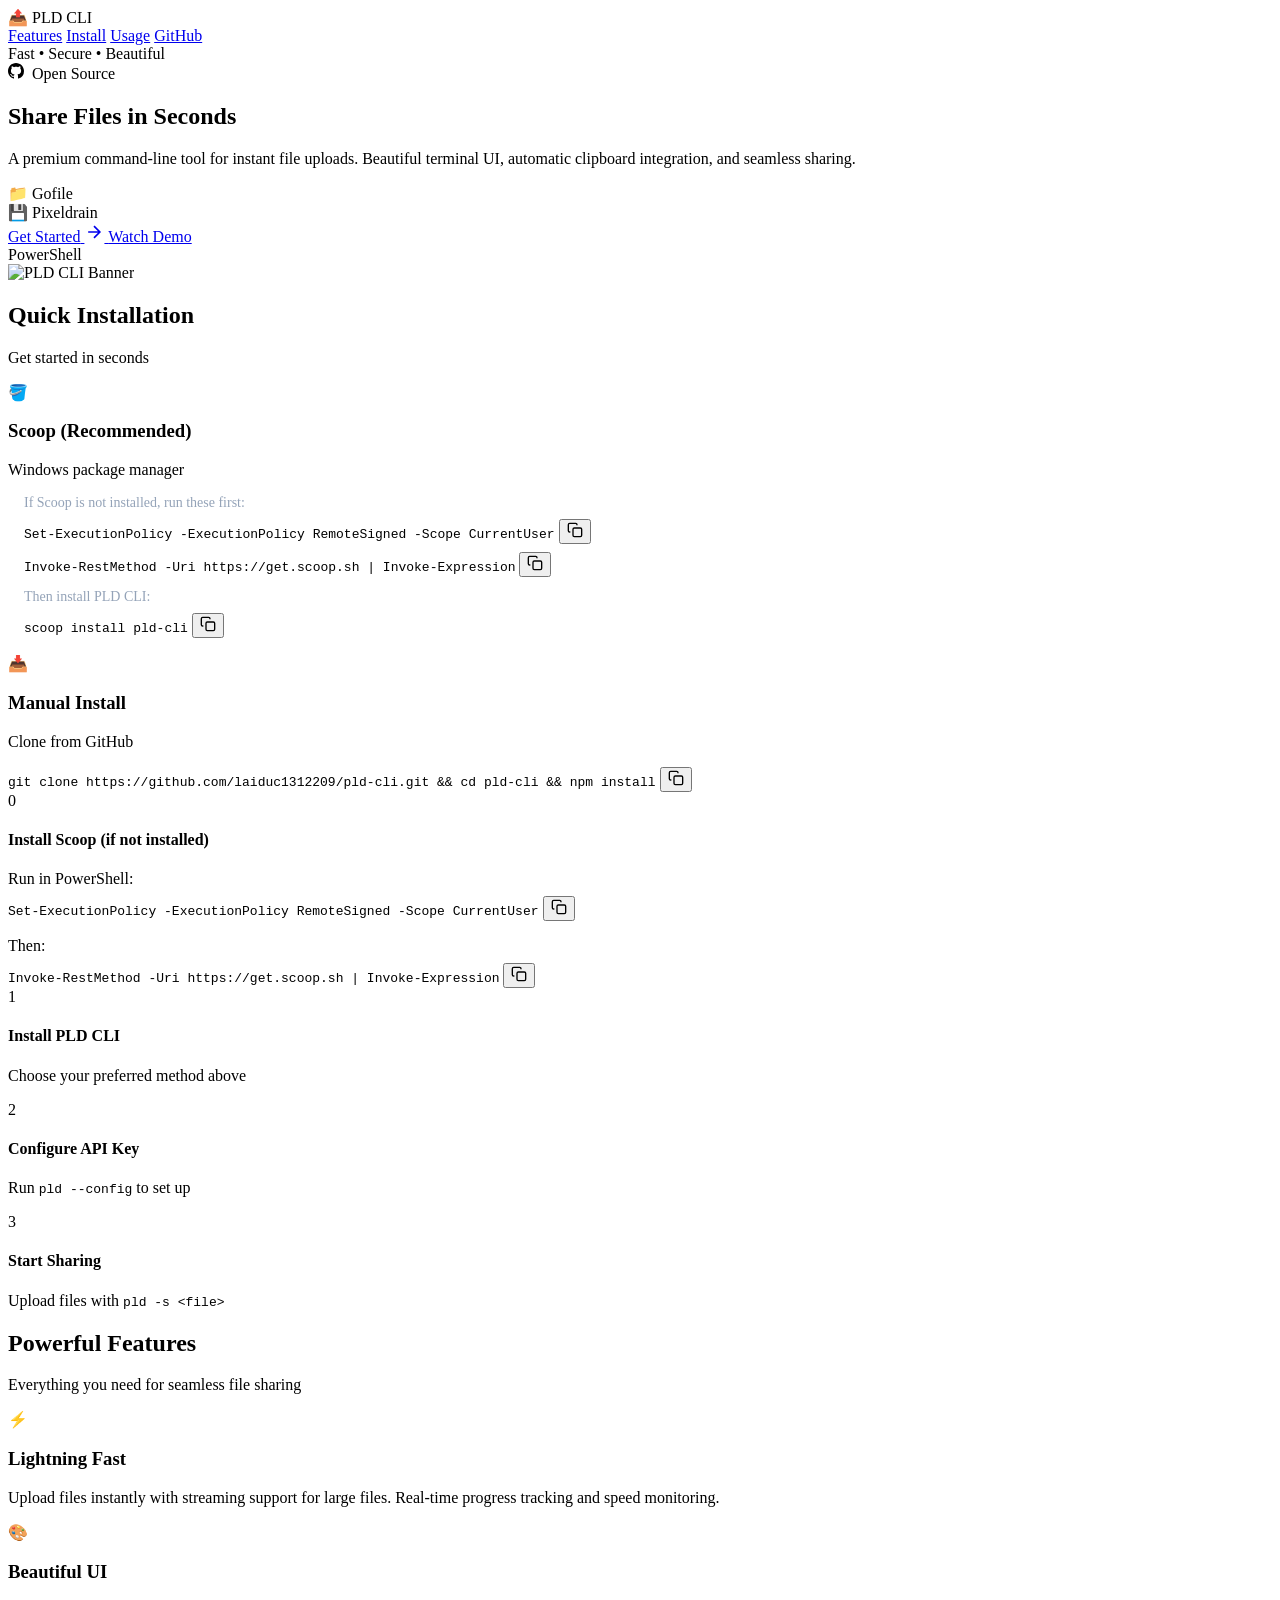
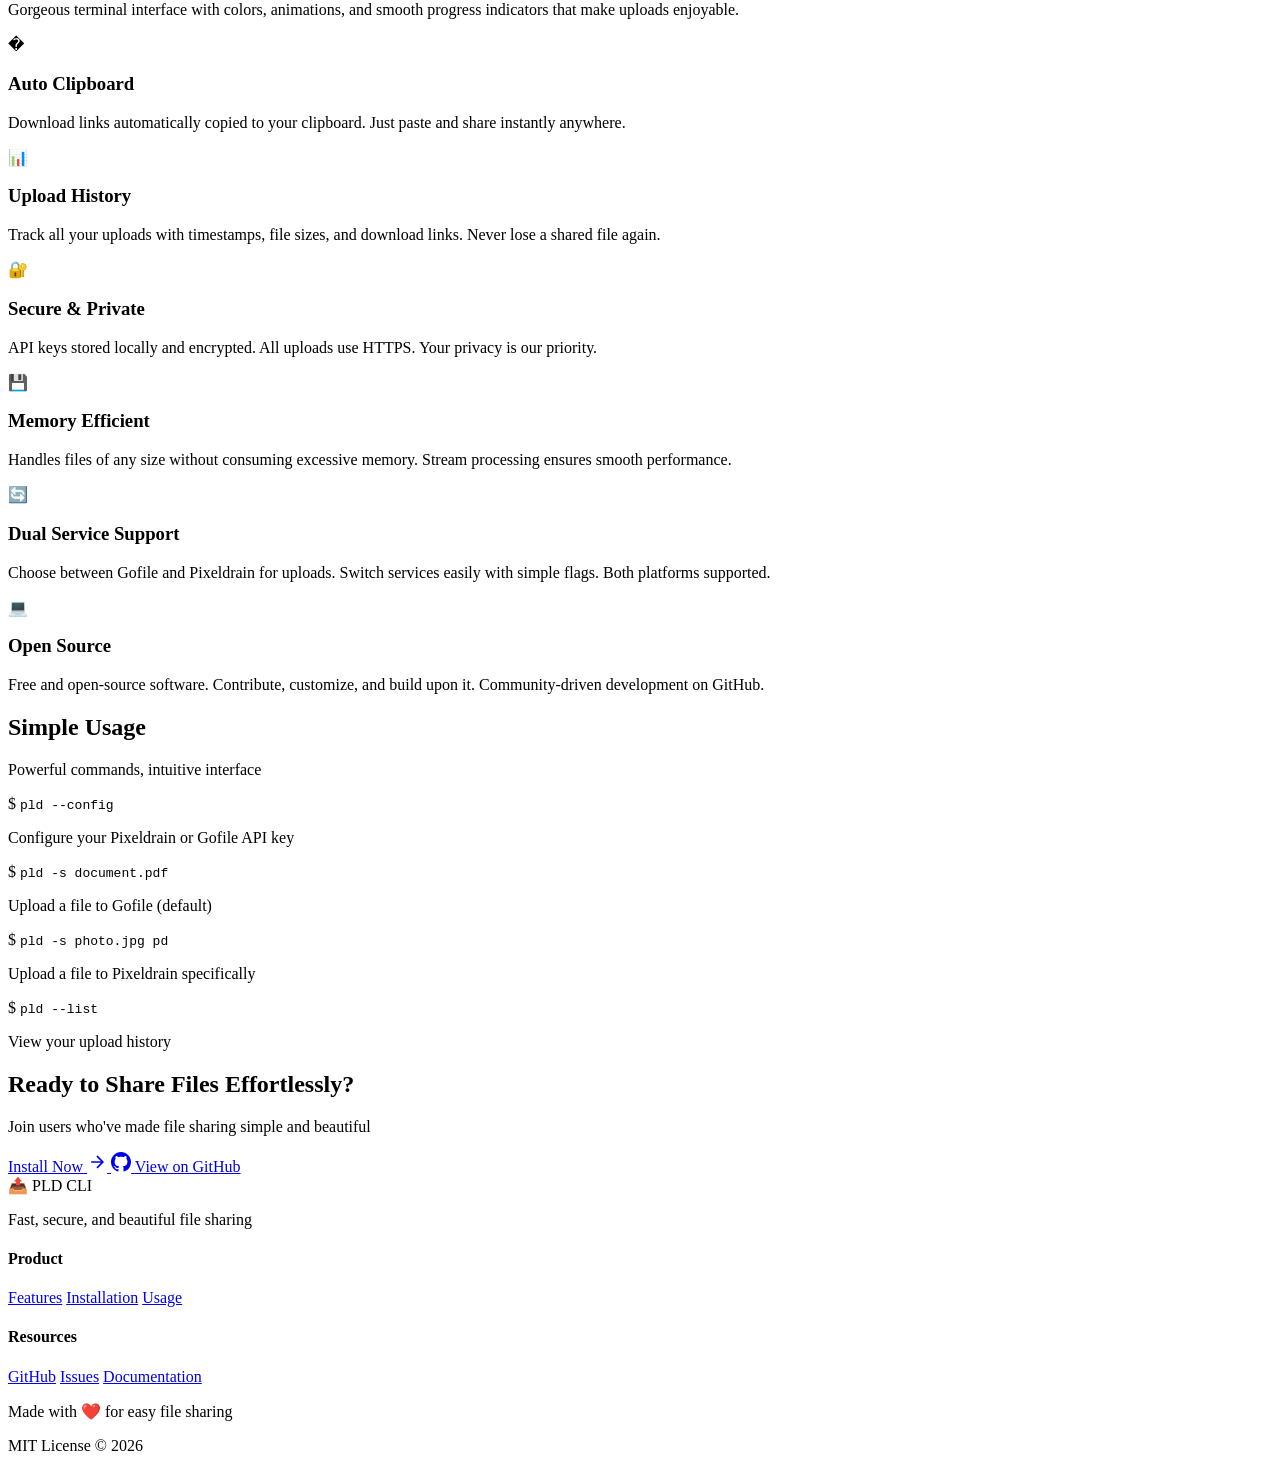
==== index.html @ 5364bc61 "Update index.html" ====
<!DOCTYPE html>
<html lang="en">

<head>
    <meta charset="UTF-8">
    <meta name="viewport" content="width=device-width, initial-scale=1.0">
    <title>PLD CLI - Fast & Elegant File Sharing</title>
    <meta name="description"
        content="A beautiful CLI tool for instant file uploads and sharing via Pixeldrain and Gofile">
    <link rel="preconnect" href="https://fonts.googleapis.com">
    <link rel="preconnect" href="https://fonts.gstatic.com" crossorigin>
    <link
        href="https://fonts.googleapis.com/css2?family=Inter:wght@300;400;500;600;700;800&family=JetBrains+Mono:wght@400;500;600&display=swap"
        rel="stylesheet">
    <link rel="stylesheet" href="styles.css">
</head>

<body>
    <!-- Hero Section -->
    <section class="hero">
        <div class="hero-bg"></div>
        <nav class="navbar">
            <div class="container">
                <div class="logo">
                    <span class="logo-icon">📤</span>
                    <span class="logo-text">PLD CLI</span>
                </div>
                <div class="nav-links">
                    <a href="#features">Features</a>
                    <a href="#install">Install</a>
                    <a href="#usage">Usage</a>
                    <a href="https://github.com/laiduc1312209/pld-cli" target="_blank" class="btn-outline">GitHub</a>
                </div>
            </div>
        </nav>

        <div class="container hero-content">
            <div class="badges-row">
                <div class="badge">Fast • Secure • Beautiful</div>
                <div class="badge badge-opensource">
                    <svg width="16" height="16" viewBox="0 0 24 24" fill="currentColor" style="margin-right: 4px;">
                        <path
                            d="M12 0C5.37 0 0 5.37 0 12c0 5.31 3.435 9.795 8.205 11.385.6.105.825-.255.825-.57 0-.285-.015-1.23-.015-2.235-3.015.555-3.795-.735-4.035-1.41-.135-.345-.72-1.41-1.23-1.695-.42-.225-1.02-.78-.015-.795.945-.015 1.62.87 1.845 1.23 1.08 1.815 2.805 1.305 3.495.99.105-.78.42-1.305.765-1.605-2.67-.3-5.46-1.335-5.46-5.925 0-1.305.465-2.385 1.23-3.225-.12-.3-.54-1.53.12-3.18 0 0 1.005-.315 3.3 1.23.96-.27 1.98-.405 3-.405s2.04.135 3 .405c2.295-1.56 3.3-1.23 3.3-1.23.66 1.65.24 2.88.12 3.18.765.84 1.23 1.905 1.23 3.225 0 4.605-2.805 5.625-5.475 5.925.435.375.81 1.095.81 2.22 0 1.605-.015 2.895-.015 3.3 0 .315.225.69.825.57A12.02 12.02 0 0024 12c0-6.63-5.37-12-12-12z" />
                    </svg>
                    Open Source
                </div>
            </div>
            <h1 class="hero-title">
                Share Files in <span class="gradient-text">Seconds</span>
            </h1>
            <p class="hero-description">
                A premium command-line tool for instant file uploads. Beautiful terminal UI, automatic clipboard
                integration, and seamless sharing.
            </p>
            <div class="service-badges">
                <div class="service-badge">
                    <span class="service-icon">📁</span>
                    <span>Gofile</span>
                </div>
                <div class="service-badge">
                    <span class="service-icon">💾</span>
                    <span>Pixeldrain</span>
                </div>
            </div>
            <div class="hero-actions">
                <a href="#install" class="btn-primary">
                    <span>Get Started</span>
                    <svg width="20" height="20" viewBox="0 0 24 24" fill="none" stroke="currentColor" stroke-width="2">
                        <path d="M5 12h14M12 5l7 7-7 7" />
                    </svg>
                </a>
                <a href="#demo" class="btn-secondary">
                    <span>Watch Demo</span>
                </a>
            </div>

            <!-- Terminal Demo -->
            <div class="terminal-window">
                <div class="terminal-header">
                    <div class="terminal-buttons">
                        <span class="btn-close"></span>
                        <span class="btn-minimize"></span>
                        <span class="btn-maximize"></span>
                    </div>
                    <div class="terminal-title">PowerShell</div>
                </div>
                <div class="terminal-body">
                    <img src="banner.png" alt="PLD CLI Banner" class="terminal-banner">
                </div>
            </div>
        </div>
    </section>

    <!-- Installation Section -->
    <section id="install" class="installation">
        <div class="container">
            <h2 class="section-title">Quick Installation</h2>
            <p class="section-description">Get started in seconds</p>

            <div class="install-methods">
                <div class="install-card active">
                    <div class="install-header">
                        <div class="install-icon">🪣</div>
                        <div>
                            <h3>Scoop (Recommended)</h3>
                            <p>Windows package manager</p>
                        </div>
                    </div>
                    <p style="margin: 12px 16px 8px; font-size: 14px; color: #94a3b8;">If Scoop is not installed, run
                        these first:</p>
                    <div class="code-block" style="margin: 0 16px 8px;">
                        <code>Set-ExecutionPolicy -ExecutionPolicy RemoteSigned -Scope CurrentUser</code>
                        <button class="copy-btn" onclick="copyCode(this)">
                            <svg width="16" height="16" viewBox="0 0 24 24" fill="none" stroke="currentColor"
                                stroke-width="2">
                                <rect x="9" y="9" width="13" height="13" rx="2" ry="2"></rect>
                                <path d="M5 15H4a2 2 0 0 1-2-2V4a2 2 0 0 1 2-2h9a2 2 0 0 1 2 2v1"></path>
                            </svg>
                        </button>
                    </div>
                    <div class="code-block" style="margin: 0 16px 12px;">
                        <code>Invoke-RestMethod -Uri https://get.scoop.sh | Invoke-Expression</code>
                        <button class="copy-btn" onclick="copyCode(this)">
                            <svg width="16" height="16" viewBox="0 0 24 24" fill="none" stroke="currentColor"
                                stroke-width="2">
                                <rect x="9" y="9" width="13" height="13" rx="2" ry="2"></rect>
                                <path d="M5 15H4a2 2 0 0 1-2-2V4a2 2 0 0 1 2-2h9a2 2 0 0 1 2 2v1"></path>
                            </svg>
                        </button>
                    </div>
                    <p style="margin: 12px 16px 8px; font-size: 14px; color: #94a3b8;">Then install PLD CLI:</p>
                    <div class="code-block" style="margin: 0 16px 16px;">
                        <code>scoop install pld-cli</code>
                        <button class="copy-btn" onclick="copyCode(this)">
                            <svg width="16" height="16" viewBox="0 0 24 24" fill="none" stroke="currentColor"
                                stroke-width="2">
                                <rect x="9" y="9" width="13" height="13" rx="2" ry="2"></rect>
                                <path d="M5 15H4a2 2 0 0 1-2-2V4a2 2 0 0 1 2-2h9a2 2 0 0 1 2 2v1"></path>
                            </svg>
                        </button>
                    </div>
                </div>

                <div class="install-card">
                    <div class="install-header">
                        <div class="install-icon">📥</div>
                        <div>
                            <h3>Manual Install</h3>
                            <p>Clone from GitHub</p>
                        </div>
                    </div>
                    <div class="code-block">
                        <code>git clone https://github.com/laiduc1312209/pld-cli.git && cd pld-cli && npm install</code>
                        <button class="copy-btn" onclick="copyCode(this)">
                            <svg width="16" height="16" viewBox="0 0 24 24" fill="none" stroke="currentColor"
                                stroke-width="2">
                                <rect x="9" y="9" width="13" height="13" rx="2" ry="2"></rect>
                                <path d="M5 15H4a2 2 0 0 1-2-2V4a2 2 0 0 1 2-2h9a2 2 0 0 1 2 2v1"></path>
                            </svg>
                        </button>
                    </div>
                </div>
            </div>

            <div class="setup-steps">
                <div class="step">
                    <div class="step-number">0</div>
                    <div class="step-content">
                        <h4>Install Scoop (if not installed)</h4>
                        <p style="margin-bottom: 8px;">Run in PowerShell:</p>
                        <div class="code-block" style="margin-bottom: 12px;">
                            <code>Set-ExecutionPolicy -ExecutionPolicy RemoteSigned -Scope CurrentUser</code>
                            <button class="copy-btn" onclick="copyCode(this)">
                                <svg width="16" height="16" viewBox="0 0 24 24" fill="none" stroke="currentColor"
                                    stroke-width="2">
                                    <rect x="9" y="9" width="13" height="13" rx="2" ry="2"></rect>
                                    <path d="M5 15H4a2 2 0 0 1-2-2V4a2 2 0 0 1 2-2h9a2 2 0 0 1 2 2v1"></path>
                                </svg>
                            </button>
                        </div>
                        <p style="margin-bottom: 8px;">Then:</p>
                        <div class="code-block">
                            <code>Invoke-RestMethod -Uri https://get.scoop.sh | Invoke-Expression</code>
                            <button class="copy-btn" onclick="copyCode(this)">
                                <svg width="16" height="16" viewBox="0 0 24 24" fill="none" stroke="currentColor"
                                    stroke-width="2">
                                    <rect x="9" y="9" width="13" height="13" rx="2" ry="2"></rect>
                                    <path d="M5 15H4a2 2 0 0 1-2-2V4a2 2 0 0 1 2-2h9a2 2 0 0 1 2 2v1"></path>
                                </svg>
                            </button>
                        </div>
                    </div>
                </div>
                <div class="step">
                    <div class="step-number">1</div>
                    <div class="step-content">
                        <h4>Install PLD CLI</h4>
                        <p>Choose your preferred method above</p>
                    </div>
                </div>
                <div class="step">
                    <div class="step-number">2</div>
                    <div class="step-content">
                        <h4>Configure API Key</h4>
                        <p>Run <code>pld --config</code> to set up</p>
                    </div>
                </div>
                <div class="step">
                    <div class="step-number">3</div>
                    <div class="step-content">
                        <h4>Start Sharing</h4>
                        <p>Upload files with <code>pld -s &lt;file&gt;</code></p>
                    </div>
                </div>
            </div>
        </div>
    </section>

    <!-- Features Section -->
    <section id="features" class="features">
        <div class="container">
            <h2 class="section-title">Powerful Features</h2>
            <p class="section-description">Everything you need for seamless file sharing</p>

            <div class="features-grid">
                <div class="feature-card">
                    <div class="feature-icon">⚡</div>
                    <h3>Lightning Fast</h3>
                    <p>Upload files instantly with streaming support for large files. Real-time progress tracking and
                        speed monitoring.</p>
                </div>

                <div class="feature-card">
                    <div class="feature-icon">🎨</div>
                    <h3>Beautiful UI</h3>
                    <p>Gorgeous terminal interface with colors, animations, and smooth progress indicators that make
                        uploads enjoyable.</p>
                </div>

                <div class="feature-card">
                    <div class="feature-icon">�</div>
                    <h3>Auto Clipboard</h3>
                    <p>Download links automatically copied to your clipboard. Just paste and share instantly anywhere.
                    </p>
                </div>

                <div class="feature-card">
                    <div class="feature-icon">📊</div>
                    <h3>Upload History</h3>
                    <p>Track all your uploads with timestamps, file sizes, and download links. Never lose a shared file
                        again.</p>
                </div>

                <div class="feature-card">
                    <div class="feature-icon">🔐</div>
                    <h3>Secure & Private</h3>
                    <p>API keys stored locally and encrypted. All uploads use HTTPS. Your privacy is our priority.</p>
                </div>

                <div class="feature-card">
                    <div class="feature-icon">💾</div>
                    <h3>Memory Efficient</h3>
                    <p>Handles files of any size without consuming excessive memory. Stream processing ensures smooth
                        performance.</p>
                </div>

                <div class="feature-card">
                    <div class="feature-icon">🔄</div>
                    <h3>Dual Service Support</h3>
                    <p>Choose between Gofile and Pixeldrain for uploads. Switch services easily with simple flags. Both
                        platforms supported.</p>
                </div>

                <div class="feature-card">
                    <div class="feature-icon">💻</div>
                    <h3>Open Source</h3>
                    <p>Free and open-source software. Contribute, customize, and build upon it. Community-driven
                        development on GitHub.</p>
                </div>
            </div>
        </div>
    </section>

    <!-- Usage Section -->
    <section id="usage" class="usage">
        <div class="container">
            <h2 class="section-title">Simple Usage</h2>
            <p class="section-description">Powerful commands, intuitive interface</p>

            <div class="usage-grid">
                <div class="usage-card">
                    <div class="usage-command">
                        <span class="cmd-prompt">$</span>
                        <code>pld --config</code>
                    </div>
                    <p>Configure your Pixeldrain or Gofile API key</p>
                </div>

                <div class="usage-card">
                    <div class="usage-command">
                        <span class="cmd-prompt">$</span>
                        <code>pld -s document.pdf</code>
                    </div>
                    <p>Upload a file to Gofile (default)</p>
                </div>

                <div class="usage-card">
                    <div class="usage-command">
                        <span class="cmd-prompt">$</span>
                        <code>pld -s photo.jpg pd</code>
                    </div>
                    <p>Upload a file to Pixeldrain specifically</p>
                </div>

                <div class="usage-card">
                    <div class="usage-command">
                        <span class="cmd-prompt">$</span>
                        <code>pld --list</code>
                    </div>
                    <p>View your upload history</p>
                </div>
            </div>
        </div>
    </section>

    <!-- CTA Section -->
    <section class="cta">
        <div class="container">
            <div class="cta-content">
                <h2>Ready to Share Files Effortlessly?</h2>
                <p>Join users who've made file sharing simple and beautiful</p>
                <div class="cta-actions">
                    <a href="#install" class="btn-primary">
                        <span>Install Now</span>
                        <svg width="20" height="20" viewBox="0 0 24 24" fill="none" stroke="currentColor"
                            stroke-width="2">
                            <path d="M5 12h14M12 5l7 7-7 7" />
                        </svg>
                    </a>
                    <a href="https://github.com/laiduc1312209/pld-cli" target="_blank" class="btn-secondary">
                        <svg width="20" height="20" viewBox="0 0 24 24" fill="currentColor">
                            <path
                                d="M12 0C5.37 0 0 5.37 0 12c0 5.31 3.435 9.795 8.205 11.385.6.105.825-.255.825-.57 0-.285-.015-1.23-.015-2.235-3.015.555-3.795-.735-4.035-1.41-.135-.345-.72-1.41-1.23-1.695-.42-.225-1.02-.78-.015-.795.945-.015 1.62.87 1.845 1.23 1.08 1.815 2.805 1.305 3.495.99.105-.78.42-1.305.765-1.605-2.67-.3-5.46-1.335-5.46-5.925 0-1.305.465-2.385 1.23-3.225-.12-.3-.54-1.53.12-3.18 0 0 1.005-.315 3.3 1.23.96-.27 1.98-.405 3-.405s2.04.135 3 .405c2.295-1.56 3.3-1.23 3.3-1.23.66 1.65.24 2.88.12 3.18.765.84 1.23 1.905 1.23 3.225 0 4.605-2.805 5.625-5.475 5.925.435.375.81 1.095.81 2.22 0 1.605-.015 2.895-.015 3.3 0 .315.225.69.825.57A12.02 12.02 0 0024 12c0-6.63-5.37-12-12-12z" />
                        </svg>
                        <span>View on GitHub</span>
                    </a>
                </div>
            </div>
        </div>
    </section>

    <!-- Footer -->
    <footer class="footer">
        <div class="container">
            <div class="footer-content">
                <div class="footer-brand">
                    <div class="logo">
                        <span class="logo-icon">📤</span>
                        <span class="logo-text">PLD CLI</span>
                    </div>
                    <p>Fast, secure, and beautiful file sharing</p>
                </div>
                <div class="footer-links">
                    <div class="footer-column">
                        <h4>Product</h4>
                        <a href="#features">Features</a>
                        <a href="#install">Installation</a>
                        <a href="#usage">Usage</a>
                    </div>
                    <div class="footer-column">
                        <h4>Resources</h4>
                        <a href="https://github.com/laiduc1312209/pld-cli" target="_blank">GitHub</a>
                        <a href="https://github.com/laiduc1312209/pld-cli/issues" target="_blank">Issues</a>
                        <a href="https://github.com/laiduc1312209/pld-cli/blob/main/README.md"
                            target="_blank">Documentation</a>
                    </div>
                </div>
            </div>
            <div class="footer-bottom">
                <p>Made with ❤️ for easy file sharing</p>
                <p>MIT License © 2026</p>
            </div>
        </div>
    </footer>

    <script src="script.js"></script>
</body>

</html>
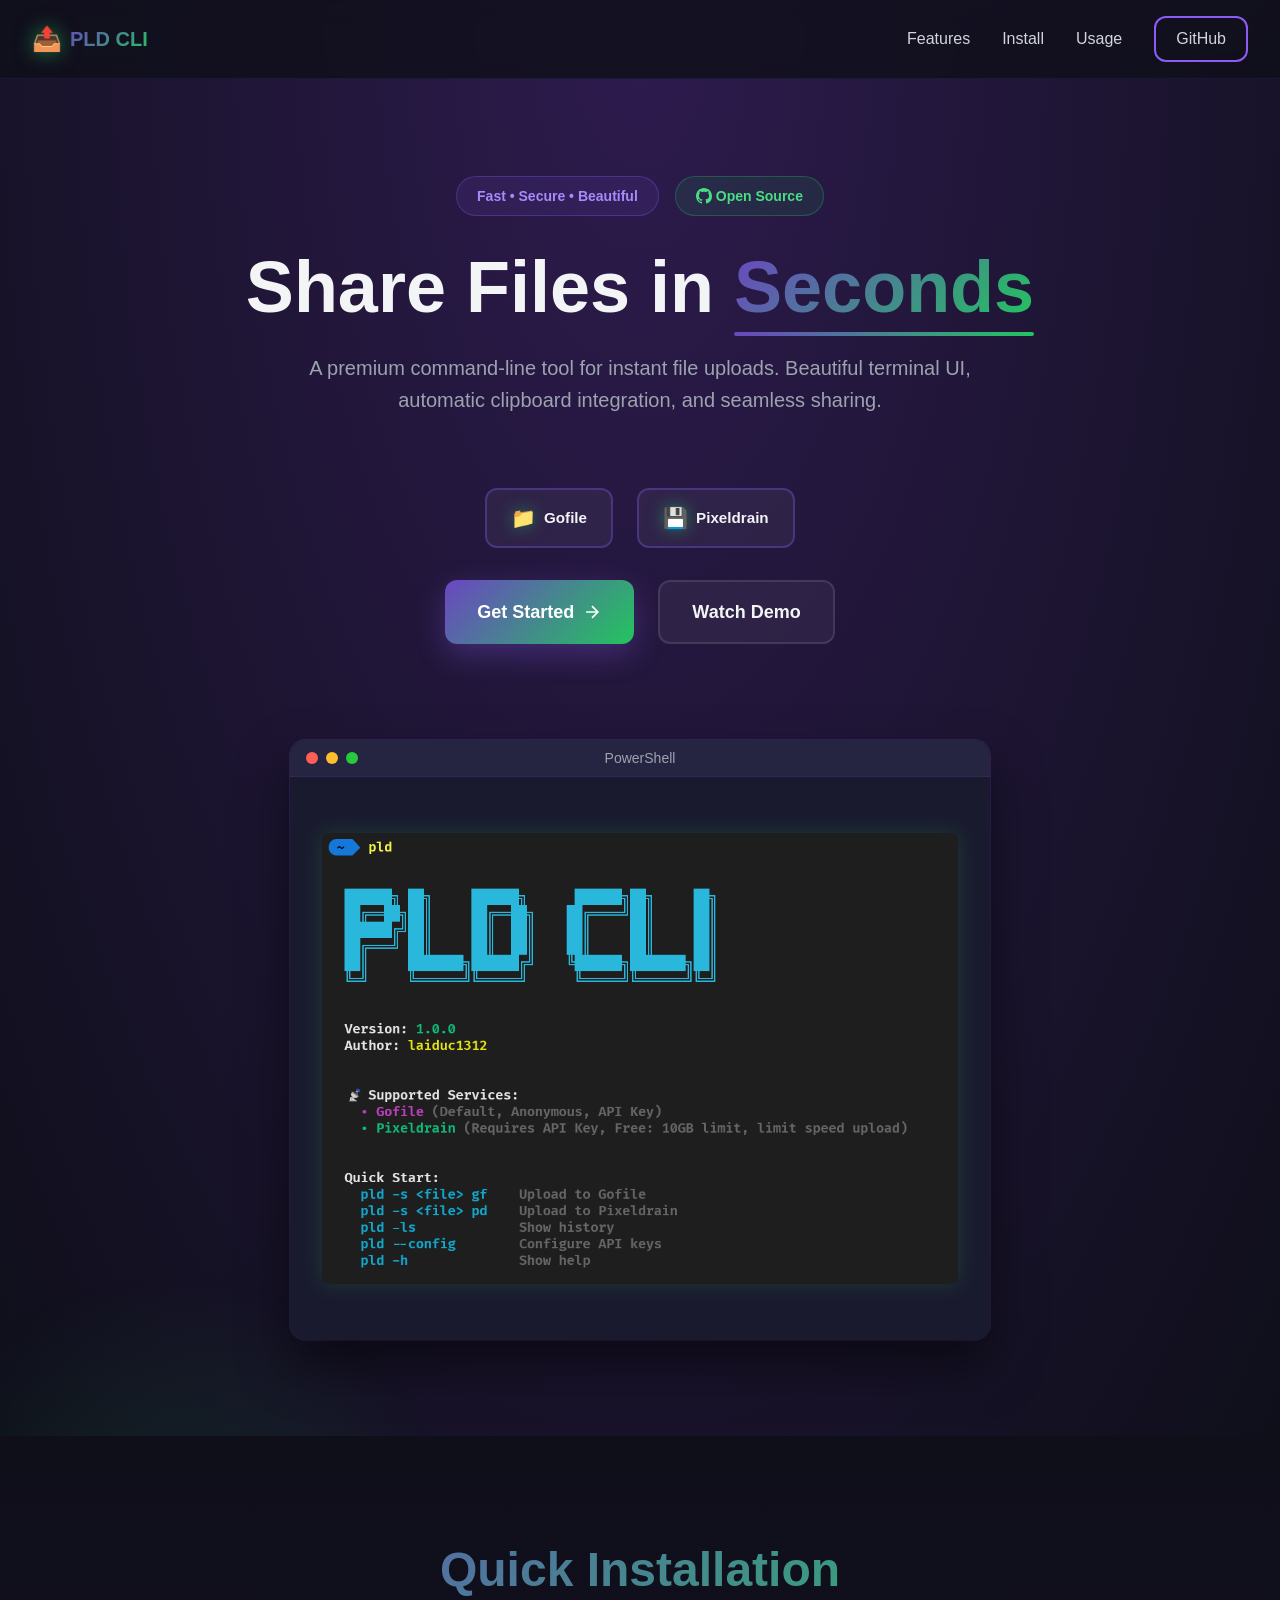
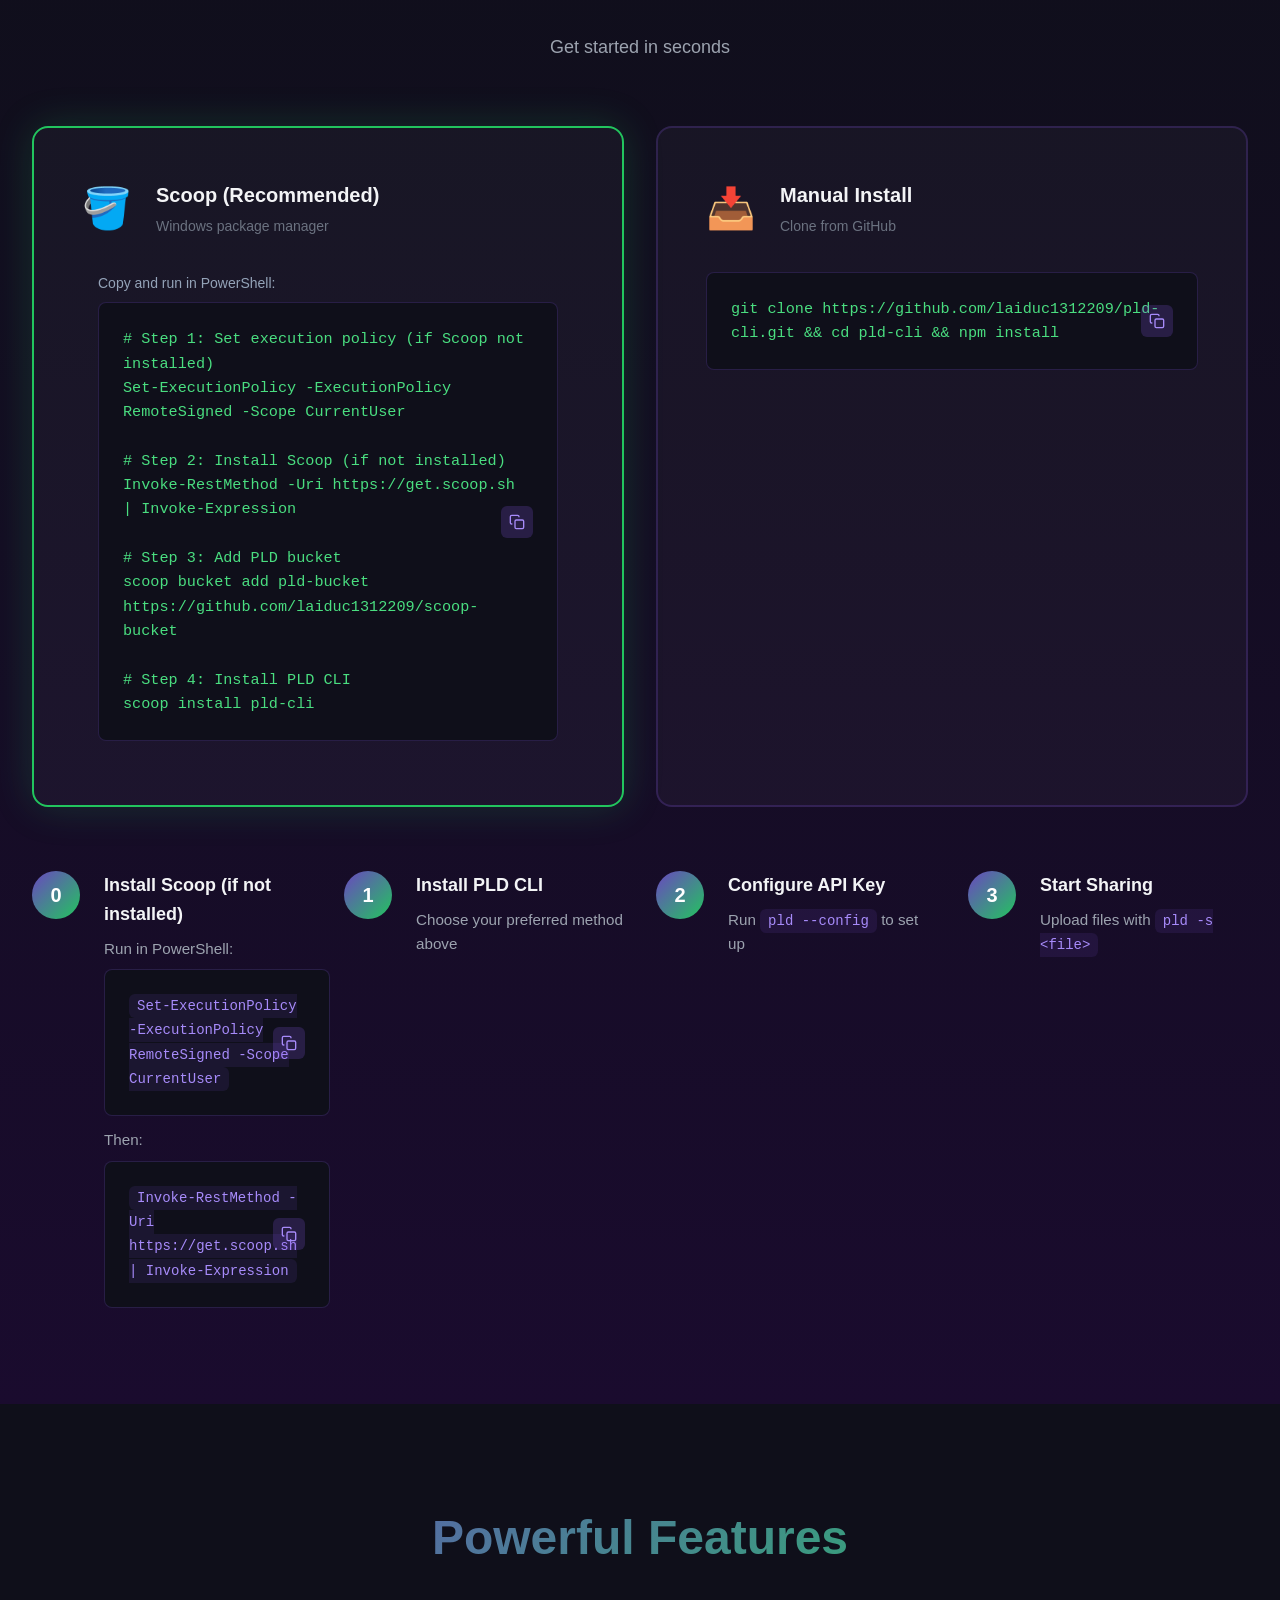
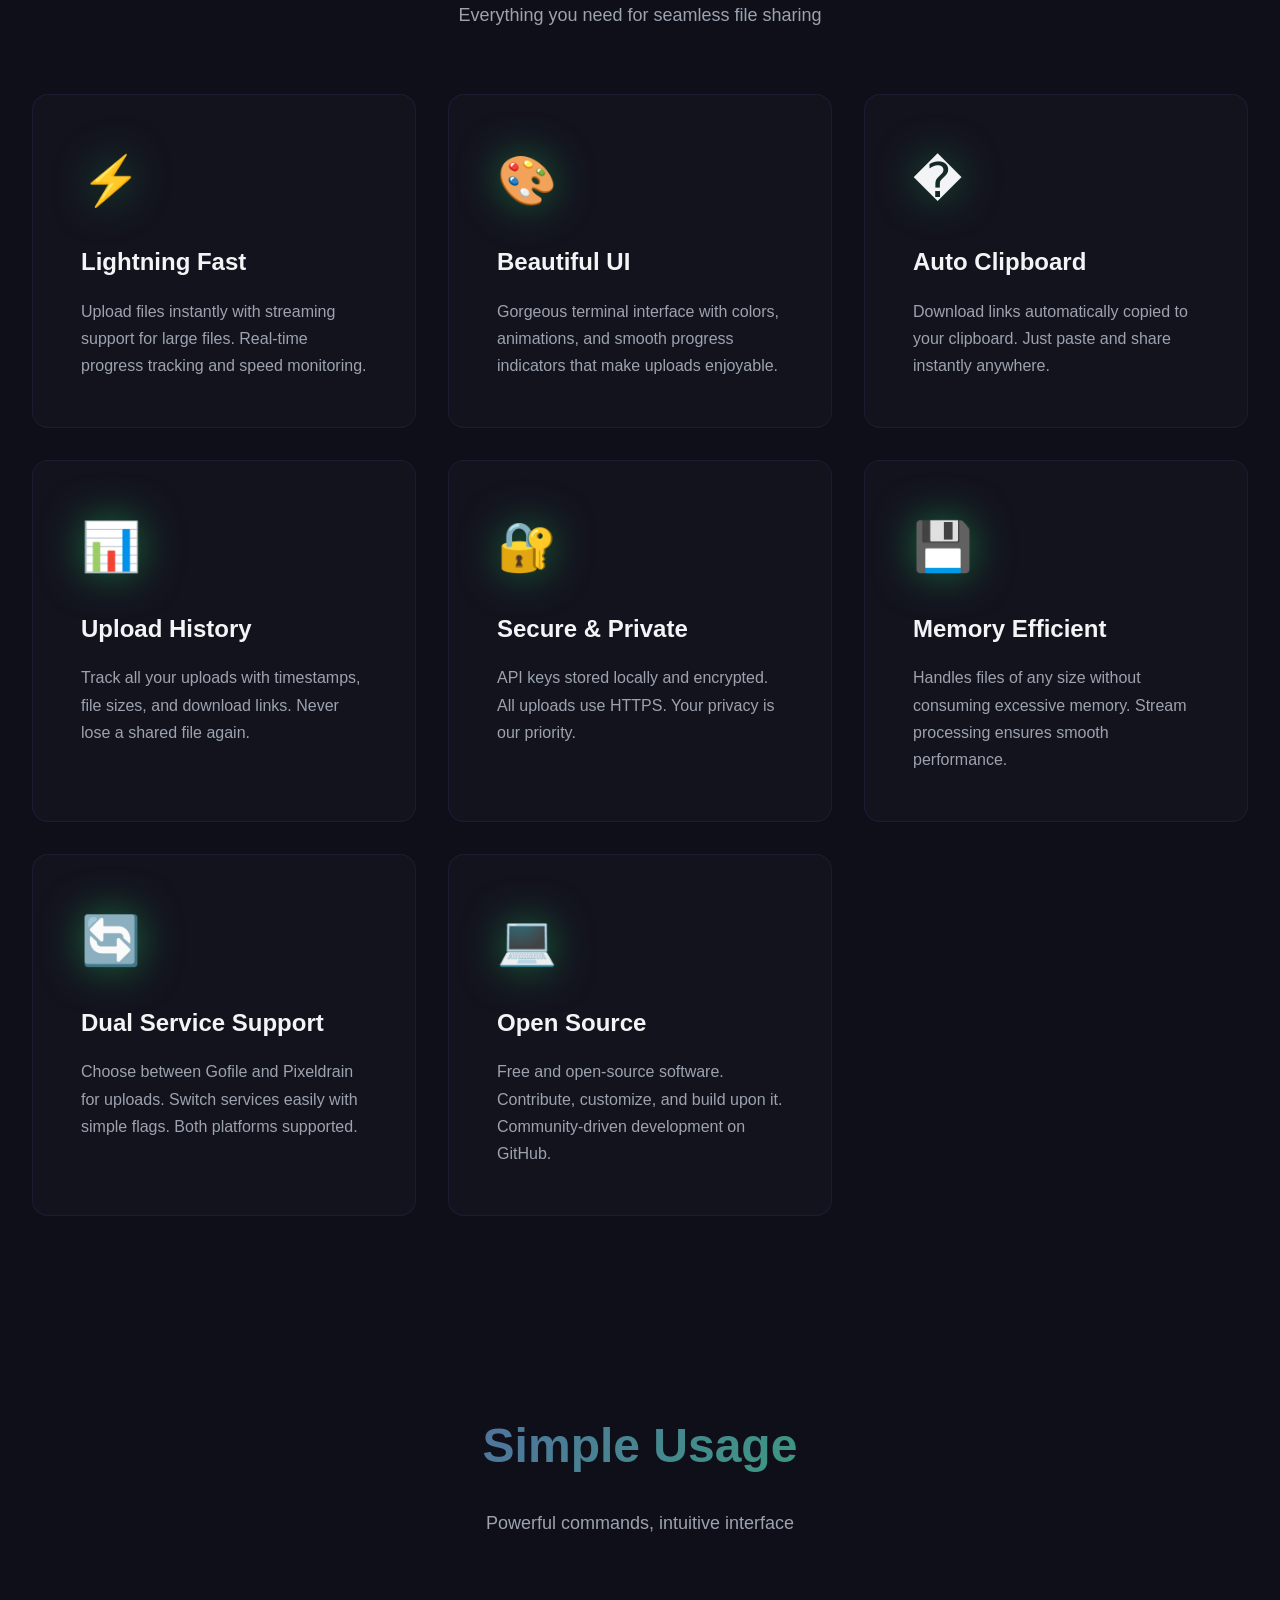
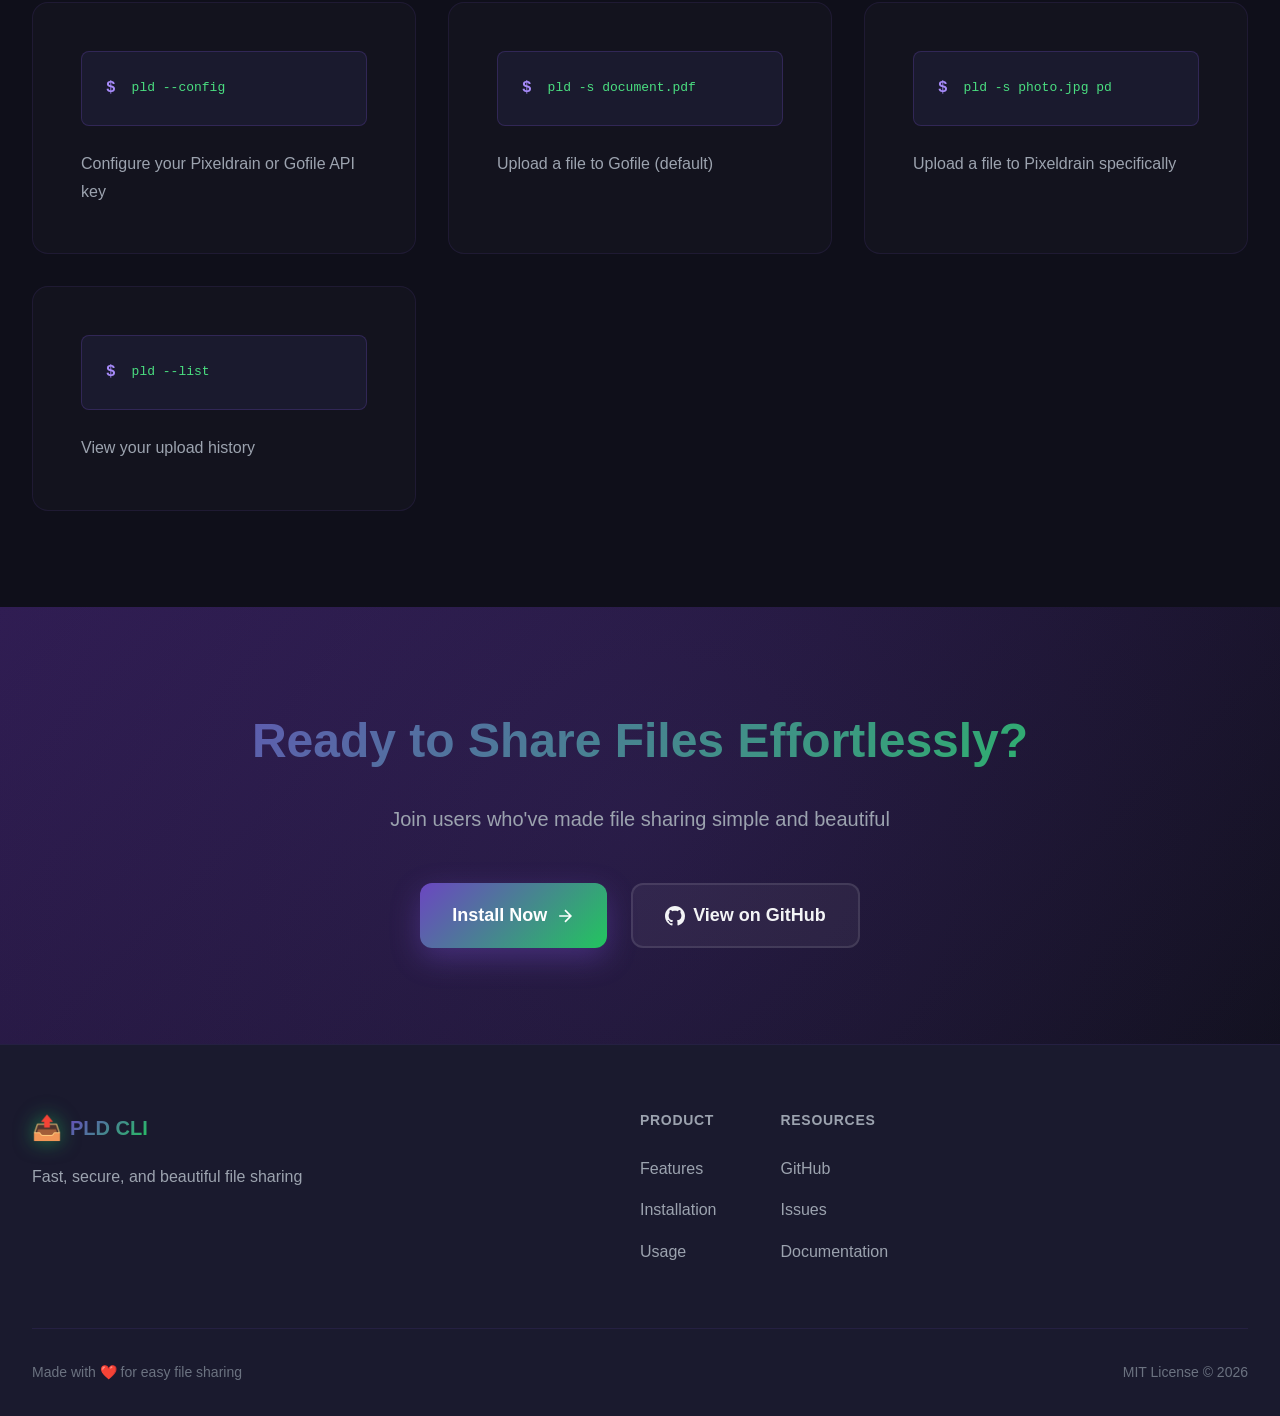
==== commit c40daa9c: "Update index.html" ====
--- a/index.html
+++ b/index.html
@@ -106,31 +106,19 @@
                             <p>Windows package manager</p>
                         </div>
                     </div>
-                    <p style="margin: 12px 16px 8px; font-size: 14px; color: #94a3b8;">If Scoop is not installed, run
-                        these first:</p>
-                    <div class="code-block" style="margin: 0 16px 8px;">
-                        <code>Set-ExecutionPolicy -ExecutionPolicy RemoteSigned -Scope CurrentUser</code>
-                        <button class="copy-btn" onclick="copyCode(this)">
-                            <svg width="16" height="16" viewBox="0 0 24 24" fill="none" stroke="currentColor"
-                                stroke-width="2">
-                                <rect x="9" y="9" width="13" height="13" rx="2" ry="2"></rect>
-                                <path d="M5 15H4a2 2 0 0 1-2-2V4a2 2 0 0 1 2-2h9a2 2 0 0 1 2 2v1"></path>
-                            </svg>
-                        </button>
-                    </div>
-                    <div class="code-block" style="margin: 0 16px 12px;">
-                        <code>Invoke-RestMethod -Uri https://get.scoop.sh | Invoke-Expression</code>
-                        <button class="copy-btn" onclick="copyCode(this)">
-                            <svg width="16" height="16" viewBox="0 0 24 24" fill="none" stroke="currentColor"
-                                stroke-width="2">
-                                <rect x="9" y="9" width="13" height="13" rx="2" ry="2"></rect>
-                                <path d="M5 15H4a2 2 0 0 1-2-2V4a2 2 0 0 1 2-2h9a2 2 0 0 1 2 2v1"></path>
-                            </svg>
-                        </button>
-                    </div>
-                    <p style="margin: 12px 16px 8px; font-size: 14px; color: #94a3b8;">Then install PLD CLI:</p>
+                    <p style="margin: 12px 16px 8px; font-size: 14px; color: #94a3b8;">Copy and run in PowerShell:</p>
                     <div class="code-block" style="margin: 0 16px 16px;">
-                        <code>scoop install pld-cli</code>
+                        <code style="white-space: pre-wrap; display: block;"># Step 1: Set execution policy (if Scoop not installed)
+Set-ExecutionPolicy -ExecutionPolicy RemoteSigned -Scope CurrentUser
+
+# Step 2: Install Scoop (if not installed)
+Invoke-RestMethod -Uri https://get.scoop.sh | Invoke-Expression
+
+# Step 3: Add PLD bucket
+scoop bucket add pld-bucket https://github.com/laiduc1312209/scoop-bucket
+
+# Step 4: Install PLD CLI
+scoop install pld-cli</code>
                         <button class="copy-btn" onclick="copyCode(this)">
                             <svg width="16" height="16" viewBox="0 0 24 24" fill="none" stroke="currentColor"
                                 stroke-width="2">
@@ -386,4 +374,4 @@
     <script src="script.js"></script>
 </body>
 
-</html>
+</html>
--- a/styles.css
+++ b/styles.css
@@ -0,0 +1,941 @@
+:root {
+    /* Color Palette - Dark Violet & Green */
+    --violet-950: #1a0b2e;
+    --violet-900: #2d1b4e;
+    --violet-800: #3d2663;
+    --violet-700: #4a2f7a;
+    --violet-600: #6b46c1;
+    --violet-500: #8b5cf6;
+    --violet-400: #a78bfa;
+
+    --green-600: #16a34a;
+    --green-500: #22c55e;
+    --green-400: #4ade80;
+    --green-300: #86efac;
+
+    --gray-900: #0f0f1a;
+    --gray-800: #1a1a2e;
+    --gray-700: #252541;
+    --gray-600: #3a3a5c;
+    --gray-500: #6b7280;
+    --gray-400: #9ca3af;
+    --gray-300: #d1d5db;
+    --gray-100: #f3f4f6;
+
+    /* Gradients */
+    --gradient-primary: linear-gradient(135deg, var(--violet-600) 0%, var(--green-500) 100%);
+    --gradient-hover: linear-gradient(135deg, var(--violet-500) 0%, var(--green-400) 100%);
+    --gradient-bg: radial-gradient(ellipse at top, var(--violet-900) 0%, var(--gray-900) 100%);
+
+    /* Spacing */
+    --spacing-xs: 0.5rem;
+    --spacing-sm: 1rem;
+    --spacing-md: 1.5rem;
+    --spacing-lg: 2rem;
+    --spacing-xl: 3rem;
+    --spacing-2xl: 4rem;
+    --spacing-3xl: 6rem;
+
+    /* Typography */
+    --font-family: 'Inter', -apple-system, BlinkMacSystemFont, 'Segoe UI', sans-serif;
+    --font-mono: 'JetBrains Mono', 'Fira Code', monospace;
+
+    /* Border Radius */
+    --radius-sm: 0.375rem;
+    --radius-md: 0.5rem;
+    --radius-lg: 0.75rem;
+    --radius-xl: 1rem;
+    --radius-2xl: 1.5rem;
+
+    /* Shadows */
+    --shadow-sm: 0 1px 2px 0 rgba(0, 0, 0, 0.05);
+    --shadow-md: 0 4px 6px -1px rgba(0, 0, 0, 0.1);
+    --shadow-lg: 0 10px 15px -3px rgba(0, 0, 0, 0.1);
+    --shadow-xl: 0 20px 25px -5px rgba(0, 0, 0, 0.1);
+    --shadow-glow: 0 0 40px rgba(139, 92, 246, 0.4);
+    --shadow-glow-green: 0 0 40px rgba(34, 197, 94, 0.4);
+}
+
+* {
+    margin: 0;
+    padding: 0;
+    box-sizing: border-box;
+}
+
+html {
+    scroll-behavior: smooth;
+}
+
+body {
+    font-family: var(--font-family);
+    background: var(--gray-900);
+    color: var(--gray-100);
+    line-height: 1.6;
+    overflow-x: hidden;
+}
+
+.container {
+    max-width: 1280px;
+    margin: 0 auto;
+    padding: 0 var(--spacing-lg);
+}
+
+/* ==================== NAVBAR ==================== */
+
+.navbar {
+    position: fixed;
+    top: 0;
+    left: 0;
+    right: 0;
+    z-index: 1000;
+    background: rgba(15, 15, 26, 0.8);
+    backdrop-filter: blur(12px);
+    border-bottom: 1px solid rgba(139, 92, 246, 0.1);
+    padding: var(--spacing-sm) 0;
+    transition: all 0.3s ease;
+}
+
+.navbar .container {
+    display: flex;
+    justify-content: space-between;
+    align-items: center;
+}
+
+.logo {
+    display: flex;
+    align-items: center;
+    gap: var(--spacing-xs);
+    font-weight: 700;
+    font-size: 1.25rem;
+}
+
+.logo-icon {
+    font-size: 1.5rem;
+    filter: drop-shadow(0 0 10px rgba(34, 197, 94, 0.6));
+}
+
+.logo-text {
+    background: var(--gradient-primary);
+    -webkit-background-clip: text;
+    -webkit-text-fill-color: transparent;
+    background-clip: text;
+}
+
+.nav-links {
+    display: flex;
+    align-items: center;
+    gap: var(--spacing-lg);
+}
+
+.nav-links a {
+    color: var(--gray-300);
+    text-decoration: none;
+    font-weight: 500;
+    transition: color 0.3s ease;
+}
+
+.nav-links a:hover {
+    color: var(--green-400);
+}
+
+.btn-outline {
+    padding: 0.5rem 1.25rem;
+    border: 2px solid var(--violet-500);
+    border-radius: var(--radius-lg);
+    transition: all 0.3s ease;
+}
+
+.btn-outline:hover {
+    background: var(--violet-500);
+    color: white;
+    transform: translateY(-2px);
+    box-shadow: 0 8px 20px rgba(139, 92, 246, 0.4);
+}
+
+/* ==================== HERO SECTION ==================== */
+
+.hero {
+    position: relative;
+    min-height: 100vh;
+    display: flex;
+    flex-direction: column;
+    padding-top: 80px;
+    overflow: hidden;
+}
+
+.hero-bg {
+    position: absolute;
+    top: 0;
+    left: 0;
+    right: 0;
+    bottom: 0;
+    background: var(--gradient-bg);
+    z-index: -1;
+}
+
+.hero-bg::before {
+    content: '';
+    position: absolute;
+    top: -50%;
+    right: -20%;
+    width: 800px;
+    height: 800px;
+    background: radial-gradient(circle, rgba(139, 92, 246, 0.15) 0%, transparent 70%);
+    border-radius: 50%;
+    animation: float 20s ease-in-out infinite;
+}
+
+.hero-bg::after {
+    content: '';
+    position: absolute;
+    bottom: -30%;
+    left: -10%;
+    width: 600px;
+    height: 600px;
+    background: radial-gradient(circle, rgba(34, 197, 94, 0.12) 0%, transparent 70%);
+    border-radius: 50%;
+    animation: float 15s ease-in-out infinite reverse;
+}
+
+@keyframes float {
+
+    0%,
+    100% {
+        transform: translate(0, 0) rotate(0deg);
+    }
+
+    50% {
+        transform: translate(50px, 30px) rotate(5deg);
+    }
+}
+
+.hero-content {
+    flex: 1;
+    display: flex;
+    flex-direction: column;
+    justify-content: center;
+    align-items: center;
+    text-align: center;
+    padding: var(--spacing-3xl) 0;
+}
+
+.badges-row {
+    display: flex;
+    gap: var(--spacing-sm);
+    align-items: center;
+    flex-wrap: wrap;
+    justify-content: center;
+}
+
+.badge {
+    display: inline-block;
+    padding: 0.5rem 1.25rem;
+    background: rgba(139, 92, 246, 0.1);
+    border: 1px solid rgba(139, 92, 246, 0.3);
+    border-radius: var(--radius-2xl);
+    color: var(--violet-400);
+    font-size: 0.875rem;
+    font-weight: 600;
+    margin-bottom: var(--spacing-lg);
+    animation: fadeInDown 0.8s ease-out;
+}
+
+.badge-opensource {
+    background: rgba(34, 197, 94, 0.1);
+    border-color: rgba(34, 197, 94, 0.3);
+    color: var(--green-400);
+    display: flex;
+    align-items: center;
+}
+
+@keyframes fadeInDown {
+    from {
+        opacity: 0;
+        transform: translateY(-20px);
+    }
+
+    to {
+        opacity: 1;
+        transform: translateY(0);
+    }
+}
+
+.service-badges {
+    display: flex;
+    gap: var(--spacing-md);
+    margin-top: var(--spacing-md);
+    margin-bottom: var(--spacing-lg);
+    animation: fadeInUp 0.8s ease-out 0.3s both;
+}
+
+.service-badge {
+    display: flex;
+    align-items: center;
+    gap: var(--spacing-xs);
+    padding: 0.75rem 1.5rem;
+    background: rgba(255, 255, 255, 0.05);
+    border: 2px solid rgba(139, 92, 246, 0.3);
+    border-radius: var(--radius-lg);
+    font-weight: 600;
+    font-size: 0.95rem;
+    transition: all 0.3s ease;
+}
+
+.service-badge:hover {
+    background: rgba(255, 255, 255, 0.08);
+    border-color: var(--green-400);
+    transform: translateY(-2px);
+    box-shadow: 0 8px 20px rgba(34, 197, 94, 0.3);
+}
+
+.service-icon {
+    font-size: 1.25rem;
+    filter: drop-shadow(0 0 8px rgba(34, 197, 94, 0.5));
+}
+
+.hero-title {
+    font-size: clamp(2.5rem, 8vw, 4.5rem);
+    font-weight: 800;
+    line-height: 1.1;
+    margin-bottom: var(--spacing-md);
+    animation: fadeInUp 0.8s ease-out 0.2s both;
+}
+
+@keyframes fadeInUp {
+    from {
+        opacity: 0;
+        transform: translateY(30px);
+    }
+
+    to {
+        opacity: 1;
+        transform: translateY(0);
+    }
+}
+
+.gradient-text {
+    background: var(--gradient-primary);
+    -webkit-background-clip: text;
+    -webkit-text-fill-color: transparent;
+    background-clip: text;
+    position: relative;
+    display: inline-block;
+}
+
+.gradient-text::after {
+    content: '';
+    position: absolute;
+    bottom: -8px;
+    left: 0;
+    right: 0;
+    height: 4px;
+    background: var(--gradient-primary);
+    border-radius: 2px;
+    animation: expandWidth 1s ease-out 0.5s both;
+}
+
+@keyframes expandWidth {
+    from {
+        width: 0;
+    }
+
+    to {
+        width: 100%;
+    }
+}
+
+.hero-description {
+    font-size: 1.25rem;
+    color: var(--gray-400);
+    max-width: 700px;
+    margin: 0 auto var(--spacing-xl);
+    animation: fadeInUp 0.8s ease-out 0.4s both;
+}
+
+.hero-actions {
+    display: flex;
+    gap: var(--spacing-md);
+    margin-bottom: var(--spacing-3xl);
+    animation: fadeInUp 0.8s ease-out 0.6s both;
+}
+
+.btn-primary,
+.btn-secondary {
+    display: inline-flex;
+    align-items: center;
+    gap: var(--spacing-xs);
+    padding: 1rem 2rem;
+    border-radius: var(--radius-lg);
+    font-weight: 600;
+    font-size: 1.125rem;
+    text-decoration: none;
+    transition: all 0.3s ease;
+    cursor: pointer;
+}
+
+.btn-primary {
+    background: var(--gradient-primary);
+    color: white;
+    box-shadow: 0 10px 30px rgba(139, 92, 246, 0.3);
+}
+
+.btn-primary:hover {
+    transform: translateY(-3px);
+    box-shadow: 0 15px 40px rgba(139, 92, 246, 0.5);
+}
+
+.btn-secondary {
+    background: rgba(255, 255, 255, 0.05);
+    color: var(--gray-100);
+    border: 2px solid rgba(255, 255, 255, 0.1);
+}
+
+.btn-secondary:hover {
+    background: rgba(255, 255, 255, 0.1);
+    border-color: var(--green-400);
+    transform: translateY(-3px);
+}
+
+/* ==================== TERMINAL WINDOW ==================== */
+
+.terminal-window {
+    width: 100%;
+    max-width: 700px;
+    background: var(--gray-800);
+    border-radius: var(--radius-xl);
+    overflow: hidden;
+    box-shadow: 0 25px 50px rgba(0, 0, 0, 0.5),
+        0 0 0 1px rgba(139, 92, 246, 0.2);
+    animation: fadeInUp 0.8s ease-out 0.8s both;
+}
+
+.terminal-header {
+    display: flex;
+    align-items: center;
+    justify-content: space-between;
+    padding: 0.75rem 1rem;
+    background: var(--gray-700);
+    border-bottom: 1px solid rgba(139, 92, 246, 0.1);
+}
+
+.terminal-buttons {
+    display: flex;
+    gap: 0.5rem;
+}
+
+.terminal-buttons span {
+    width: 12px;
+    height: 12px;
+    border-radius: 50%;
+}
+
+.btn-close {
+    background: #ff5f56;
+}
+
+.btn-minimize {
+    background: #ffbd2e;
+}
+
+.btn-maximize {
+    background: #27c93f;
+}
+
+.terminal-title {
+    position: absolute;
+    left: 50%;
+    transform: translateX(-50%);
+    font-size: 0.875rem;
+    color: var(--gray-400);
+    font-weight: 500;
+}
+
+.terminal-body {
+    padding: var(--spacing-lg);
+    font-family: var(--font-mono);
+    font-size: 0.9rem;
+    line-height: 1.8;
+}
+
+.terminal-line {
+    margin-bottom: 0.5rem;
+}
+
+.prompt {
+    color: var(--violet-400);
+    font-weight: 600;
+    margin-right: 0.5rem;
+}
+
+.command {
+    color: var(--green-400);
+}
+
+.output {
+    color: var(--gray-300);
+}
+
+.success {
+    color: var(--green-400);
+    margin-right: 0.5rem;
+}
+
+.label {
+    color: var(--gray-400);
+    margin-right: 0.5rem;
+}
+
+.link {
+    color: var(--violet-400);
+    text-decoration: underline;
+}
+
+.terminal-banner {
+    display: block;
+    max-width: 100%;
+    height: auto;
+    margin: 1.5rem 0;
+    border-radius: var(--radius-sm);
+    filter: drop-shadow(0 0 10px rgba(34, 197, 94, 0.2));
+}
+
+.author {
+    color: #fbbf24;
+    font-weight: 600;
+}
+
+.indent {
+    margin-left: 1.5rem;
+    color: var(--gray-300);
+}
+
+.comment {
+    color: var(--gray-500);
+    margin-left: 0.5rem;
+}
+
+.terminal-cursor {
+    display: inline-block;
+    width: 8px;
+    height: 18px;
+    background: var(--green-400);
+    margin-left: 4px;
+    animation: blink 1s step-end infinite;
+}
+
+@keyframes blink {
+
+    0%,
+    50% {
+        opacity: 1;
+    }
+
+    51%,
+    100% {
+        opacity: 0;
+    }
+}
+
+/* ==================== FEATURES SECTION ==================== */
+
+.features {
+    padding: var(--spacing-3xl) 0;
+    background: var(--gray-900);
+}
+
+.section-title {
+    font-size: clamp(2rem, 5vw, 3rem);
+    font-weight: 800;
+    text-align: center;
+    margin-bottom: var(--spacing-md);
+    background: var(--gradient-primary);
+    -webkit-background-clip: text;
+    -webkit-text-fill-color: transparent;
+    background-clip: text;
+}
+
+.section-description {
+    text-align: center;
+    font-size: 1.125rem;
+    color: var(--gray-400);
+    margin-bottom: var(--spacing-2xl);
+}
+
+.features-grid {
+    display: grid;
+    grid-template-columns: repeat(auto-fit, minmax(300px, 1fr));
+    gap: var(--spacing-lg);
+}
+
+.feature-card {
+    background: rgba(255, 255, 255, 0.02);
+    border: 1px solid rgba(139, 92, 246, 0.1);
+    border-radius: var(--radius-xl);
+    padding: var(--spacing-xl);
+    transition: all 0.4s ease;
+}
+
+.feature-card:hover {
+    background: rgba(255, 255, 255, 0.05);
+    border-color: var(--violet-500);
+    transform: translateY(-8px);
+    box-shadow: 0 20px 40px rgba(139, 92, 246, 0.2);
+}
+
+.feature-icon {
+    font-size: 3rem;
+    margin-bottom: var(--spacing-md);
+    filter: drop-shadow(0 0 20px rgba(34, 197, 94, 0.5));
+}
+
+.feature-card h3 {
+    font-size: 1.5rem;
+    font-weight: 700;
+    margin-bottom: var(--spacing-sm);
+    color: var(--gray-100);
+}
+
+.feature-card p {
+    color: var(--gray-400);
+    line-height: 1.7;
+}
+
+/* ==================== INSTALLATION SECTION ==================== */
+
+.installation {
+    padding: var(--spacing-3xl) 0;
+    background: linear-gradient(180deg, var(--gray-900) 0%, var(--violet-950) 100%);
+}
+
+.install-methods {
+    display: grid;
+    grid-template-columns: repeat(auto-fit, minmax(400px, 1fr));
+    gap: var(--spacing-lg);
+    margin-bottom: var(--spacing-2xl);
+}
+
+.install-card {
+    background: rgba(255, 255, 255, 0.03);
+    border: 2px solid rgba(139, 92, 246, 0.2);
+    border-radius: var(--radius-xl);
+    padding: var(--spacing-xl);
+    transition: all 0.3s ease;
+}
+
+.install-card.active {
+    border-color: var(--green-500);
+    box-shadow: 0 0 40px rgba(34, 197, 94, 0.2);
+}
+
+.install-card:hover {
+    transform: translateY(-4px);
+    border-color: var(--violet-500);
+}
+
+.install-header {
+    display: flex;
+    align-items: center;
+    gap: var(--spacing-md);
+    margin-bottom: var(--spacing-lg);
+}
+
+.install-icon {
+    font-size: 2.5rem;
+}
+
+.install-header h3 {
+    font-size: 1.25rem;
+    font-weight: 700;
+    color: var(--gray-100);
+    margin-bottom: 0.25rem;
+}
+
+.install-header p {
+    font-size: 0.875rem;
+    color: var(--gray-500);
+}
+
+.code-block {
+    position: relative;
+    background: var(--gray-900);
+    border: 1px solid rgba(139, 92, 246, 0.2);
+    border-radius: var(--radius-md);
+    padding: var(--spacing-md);
+    font-family: var(--font-mono);
+    font-size: 0.95rem;
+}
+
+.code-block code {
+    color: var(--green-400);
+}
+
+.copy-btn {
+    position: absolute;
+    top: 50%;
+    right: var(--spacing-md);
+    transform: translateY(-50%);
+    background: rgba(139, 92, 246, 0.2);
+    border: none;
+    border-radius: var(--radius-sm);
+    padding: 0.5rem;
+    color: var(--violet-400);
+    cursor: pointer;
+    transition: all 0.3s ease;
+    display: flex;
+    align-items: center;
+    justify-content: center;
+}
+
+.copy-btn:hover {
+    background: var(--violet-500);
+    color: white;
+}
+
+.setup-steps {
+    display: grid;
+    grid-template-columns: repeat(auto-fit, minmax(250px, 1fr));
+    gap: var(--spacing-lg);
+    margin-top: var(--spacing-2xl);
+}
+
+.step {
+    display: flex;
+    gap: var(--spacing-md);
+}
+
+.step-number {
+    flex-shrink: 0;
+    width: 48px;
+    height: 48px;
+    display: flex;
+    align-items: center;
+    justify-content: center;
+    background: var(--gradient-primary);
+    border-radius: 50%;
+    font-size: 1.25rem;
+    font-weight: 700;
+    color: white;
+}
+
+.step-content h4 {
+    font-size: 1.125rem;
+    font-weight: 700;
+    margin-bottom: 0.5rem;
+    color: var(--gray-100);
+}
+
+.step-content p {
+    color: var(--gray-400);
+    font-size: 0.95rem;
+}
+
+.step-content code {
+    background: rgba(139, 92, 246, 0.1);
+    padding: 0.25rem 0.5rem;
+    border-radius: var(--radius-sm);
+    font-family: var(--font-mono);
+    font-size: 0.875rem;
+    color: var(--violet-400);
+}
+
+/* ==================== USAGE SECTION ==================== */
+
+.usage {
+    padding: var(--spacing-3xl) 0;
+    background: var(--gray-900);
+}
+
+.usage-grid {
+    display: grid;
+    grid-template-columns: repeat(auto-fit, minmax(300px, 1fr));
+    gap: var(--spacing-lg);
+}
+
+.usage-card {
+    background: rgba(255, 255, 255, 0.02);
+    border: 1px solid rgba(139, 92, 246, 0.1);
+    border-radius: var(--radius-xl);
+    padding: var(--spacing-xl);
+    transition: all 0.3s ease;
+}
+
+.usage-card:hover {
+    background: rgba(255, 255, 255, 0.05);
+    border-color: var(--green-500);
+    transform: translateY(-4px);
+}
+
+.usage-command {
+    background: var(--gray-800);
+    border: 1px solid rgba(139, 92, 246, 0.2);
+    border-radius: var(--radius-md);
+    padding: var(--spacing-md);
+    font-family: var(--font-mono);
+    margin-bottom: var(--spacing-md);
+    display: flex;
+    align-items: center;
+    gap: var(--spacing-sm);
+}
+
+.cmd-prompt {
+    color: var(--violet-400);
+    font-weight: 700;
+}
+
+.usage-command code {
+    color: var(--green-400);
+}
+
+.usage-card p {
+    color: var(--gray-400);
+    line-height: 1.7;
+}
+
+/* ==================== CTA SECTION ==================== */
+
+.cta {
+    padding: var(--spacing-3xl) 0;
+    background: linear-gradient(135deg, var(--violet-900) 0%, var(--gray-900) 100%);
+    position: relative;
+    overflow: hidden;
+}
+
+.cta::before {
+    content: '';
+    position: absolute;
+    top: -50%;
+    left: -50%;
+    width: 200%;
+    height: 200%;
+    background: radial-gradient(circle, rgba(139, 92, 246, 0.1) 0%, transparent 70%);
+    animation: rotate 30s linear infinite;
+}
+
+@keyframes rotate {
+    0% {
+        transform: rotate(0deg);
+    }
+
+    100% {
+        transform: rotate(360deg);
+    }
+}
+
+.cta-content {
+    position: relative;
+    text-align: center;
+    z-index: 1;
+}
+
+.cta-content h2 {
+    font-size: clamp(2rem, 5vw, 3rem);
+    font-weight: 800;
+    margin-bottom: var(--spacing-md);
+    background: var(--gradient-primary);
+    -webkit-background-clip: text;
+    -webkit-text-fill-color: transparent;
+    background-clip: text;
+}
+
+.cta-content p {
+    font-size: 1.25rem;
+    color: var(--gray-400);
+    margin-bottom: var(--spacing-xl);
+}
+
+.cta-actions {
+    display: flex;
+    gap: var(--spacing-md);
+    justify-content: center;
+}
+
+/* ==================== FOOTER ==================== */
+
+.footer {
+    background: var(--gray-800);
+    padding: var(--spacing-2xl) 0 var(--spacing-lg);
+    border-top: 1px solid rgba(139, 92, 246, 0.1);
+}
+
+.footer-content {
+    display: grid;
+    grid-template-columns: 2fr 1fr 1fr;
+    gap: var(--spacing-2xl);
+    margin-bottom: var(--spacing-xl);
+}
+
+.footer-brand p {
+    color: var(--gray-400);
+    margin-top: var(--spacing-sm);
+}
+
+.footer-links {
+    display: flex;
+    gap: var(--spacing-2xl);
+}
+
+.footer-column h4 {
+    font-size: 0.875rem;
+    font-weight: 700;
+    text-transform: uppercase;
+    color: var(--gray-400);
+    margin-bottom: var(--spacing-md);
+    letter-spacing: 0.05em;
+}
+
+.footer-column a {
+    display: block;
+    color: var(--gray-400);
+    text-decoration: none;
+    margin-bottom: var(--spacing-sm);
+    transition: color 0.3s ease;
+}
+
+.footer-column a:hover {
+    color: var(--green-400);
+}
+
+.footer-bottom {
+    padding-top: var(--spacing-lg);
+    border-top: 1px solid rgba(139, 92, 246, 0.1);
+    display: flex;
+    justify-content: space-between;
+    color: var(--gray-500);
+    font-size: 0.875rem;
+}
+
+/* ==================== RESPONSIVE ==================== */
+
+@media (max-width: 768px) {
+    .nav-links {
+        display: none;
+    }
+
+    .hero-actions {
+        flex-direction: column;
+        width: 100%;
+    }
+
+    .btn-primary,
+    .btn-secondary {
+        width: 100%;
+        justify-content: center;
+    }
+
+    .features-grid,
+    .install-methods,
+    .usage-grid,
+    .setup-steps {
+        grid-template-columns: 1fr;
+    }
+
+    .footer-content {
+        grid-template-columns: 1fr;
+    }
+
+    .footer-bottom {
+        flex-direction: column;
+        gap: var(--spacing-sm);
+        text-align: center;
+    }
+}
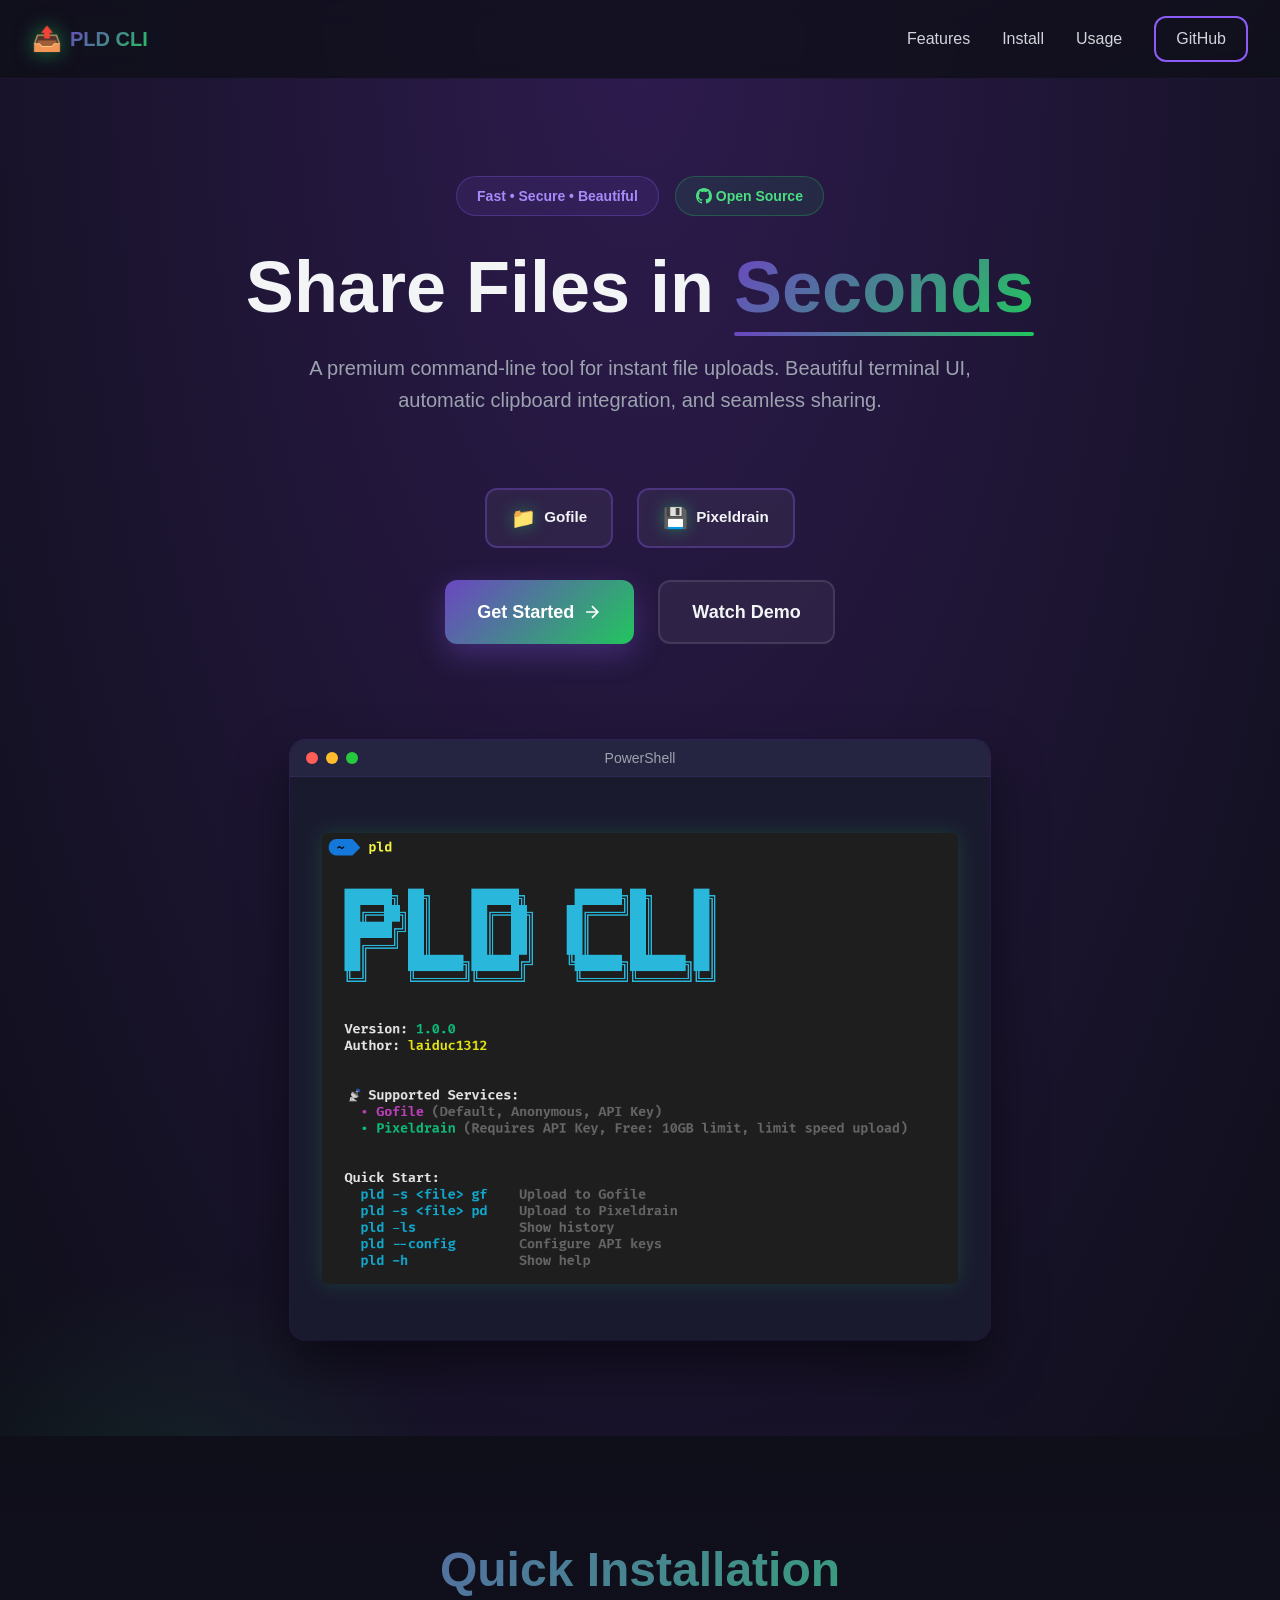
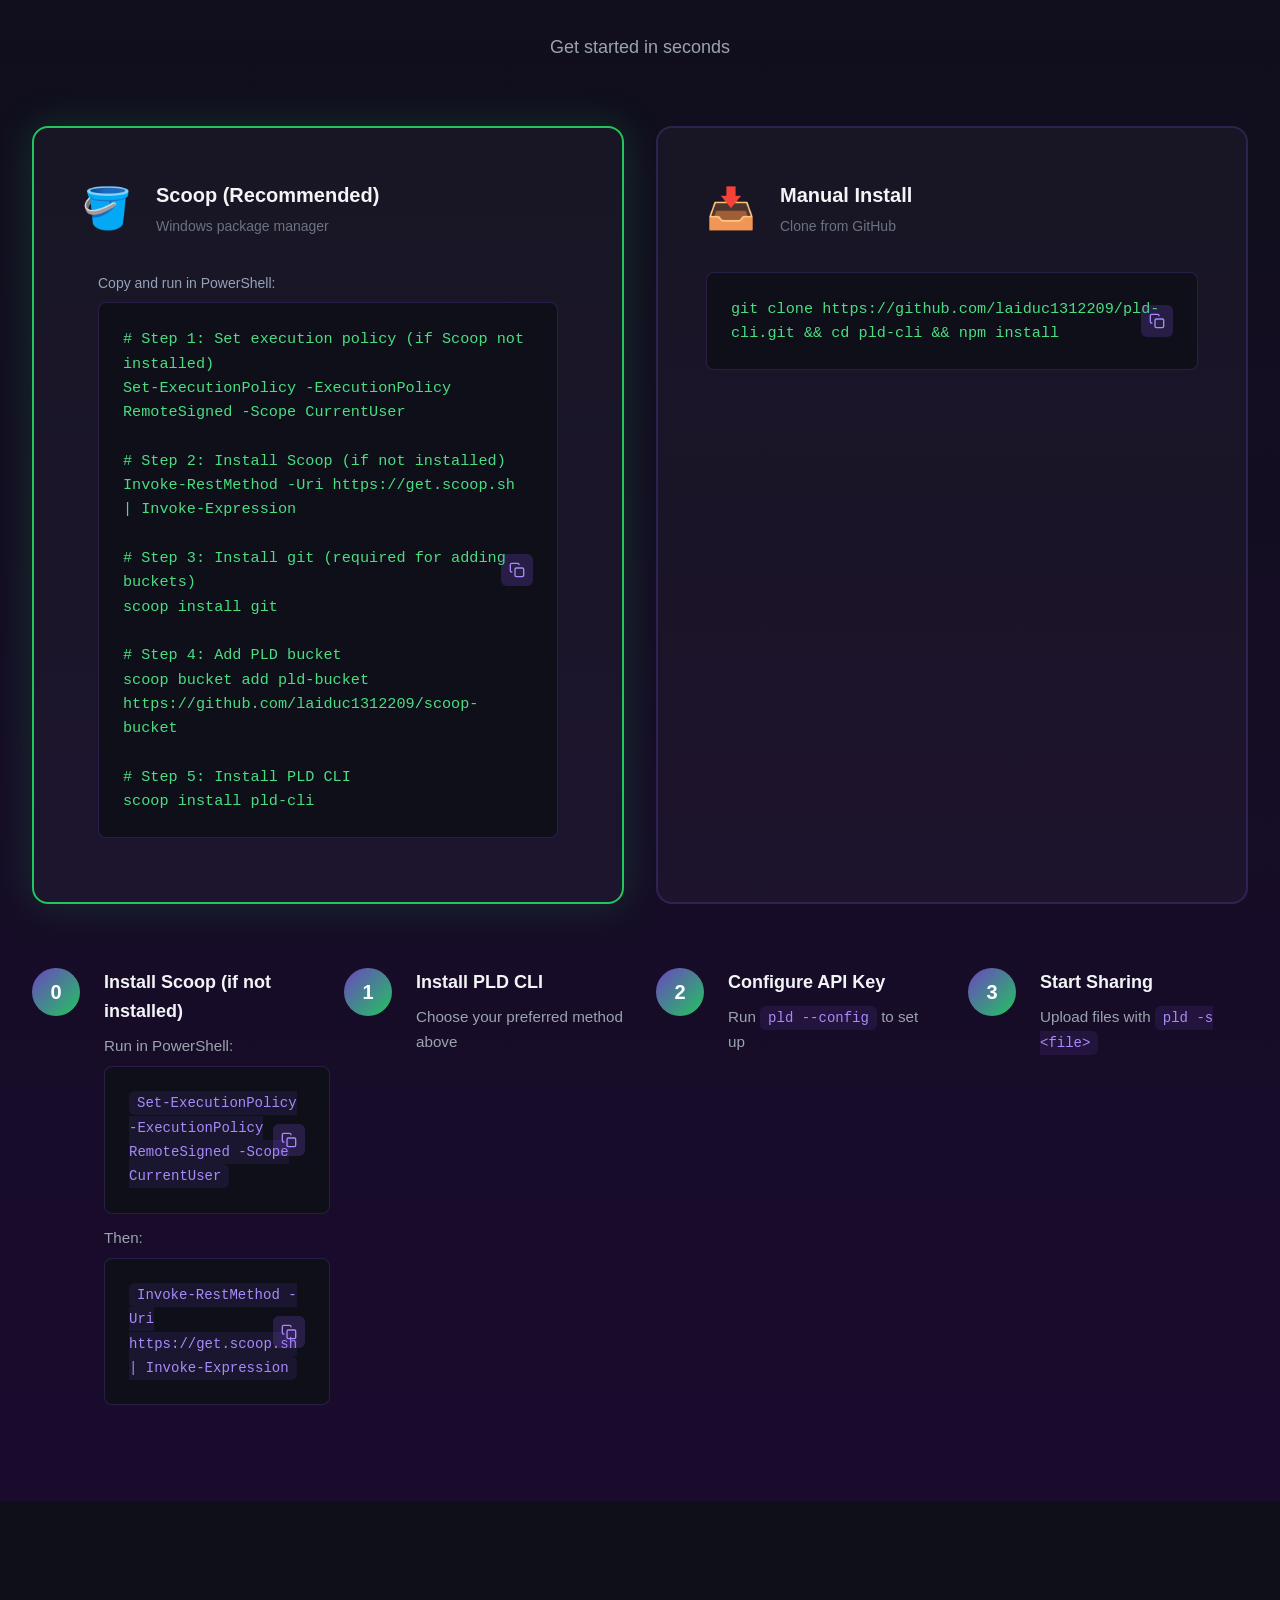
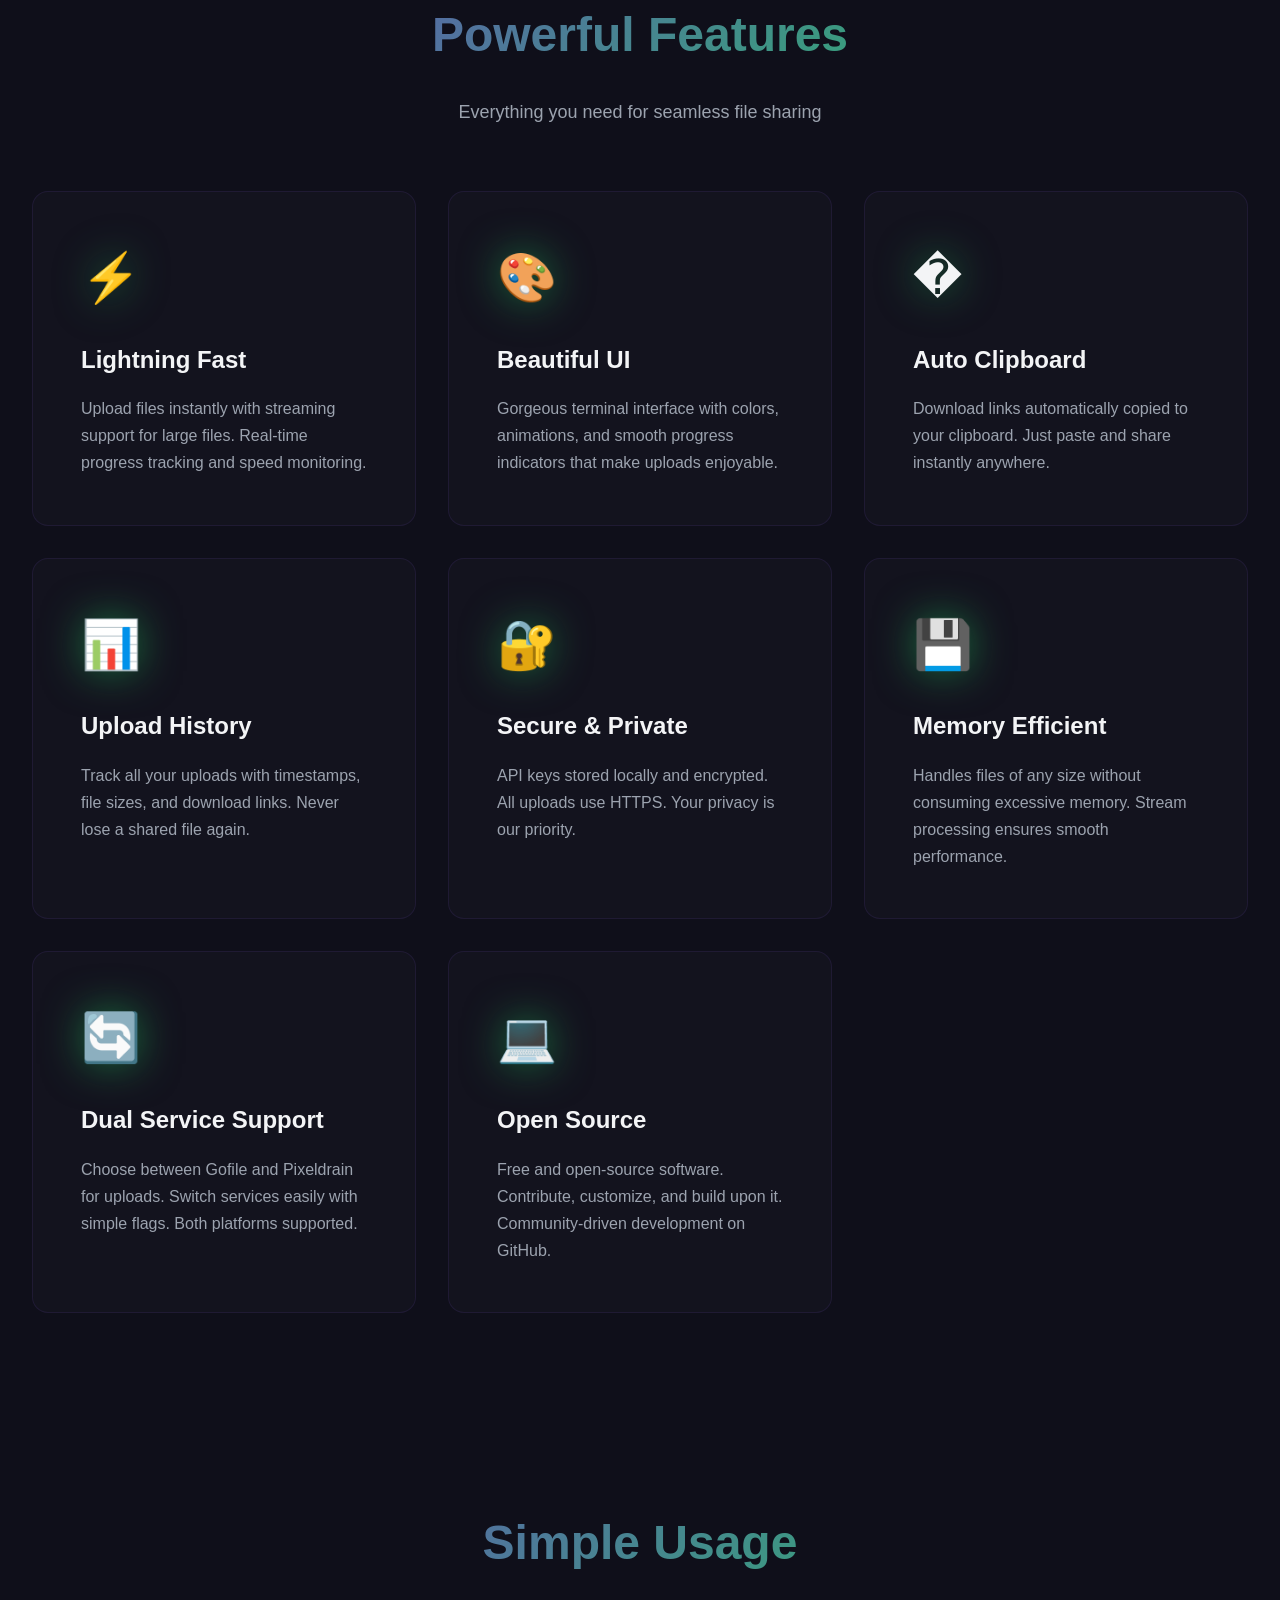
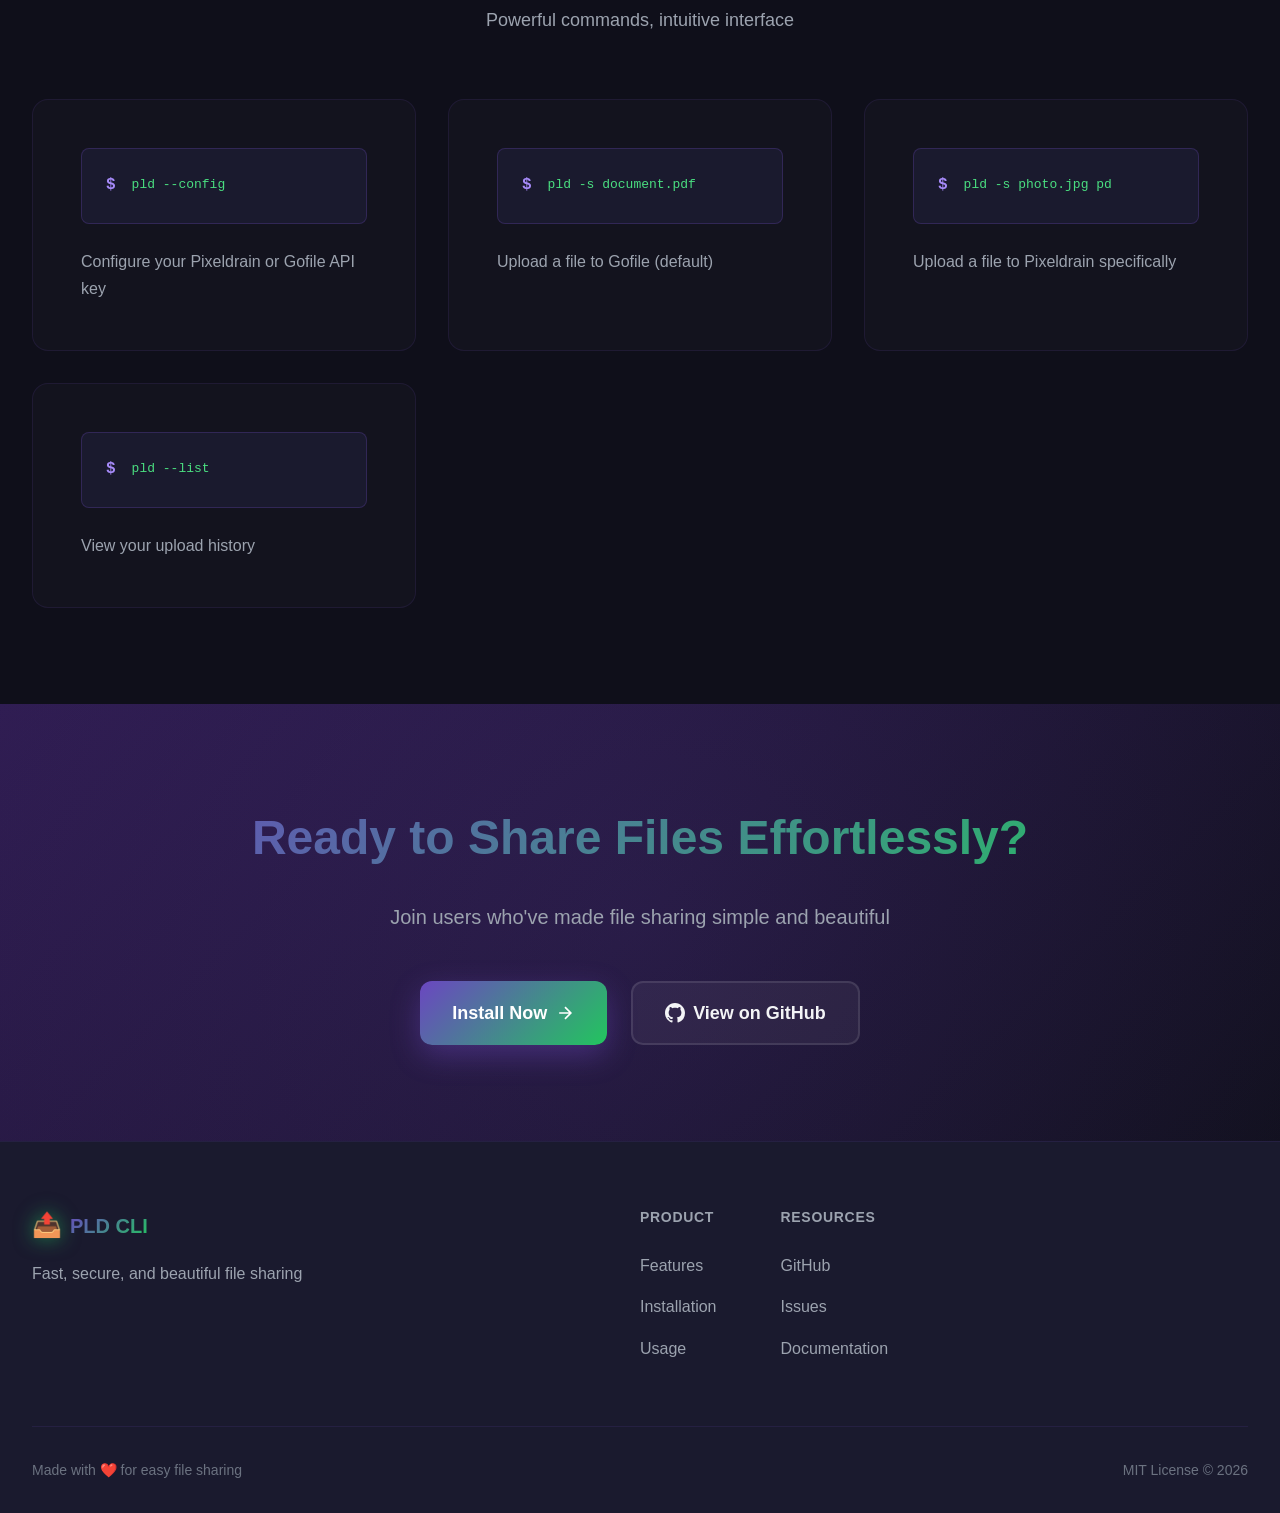
==== commit b5e55290: "Update index.html git" ====
--- a/index.html
+++ b/index.html
@@ -114,10 +114,13 @@
 # Step 2: Install Scoop (if not installed)
 Invoke-RestMethod -Uri https://get.scoop.sh | Invoke-Expression
 
-# Step 3: Add PLD bucket
+# Step 3: Install git (required for adding buckets)
+scoop install git
+
+# Step 4: Add PLD bucket
 scoop bucket add pld-bucket https://github.com/laiduc1312209/scoop-bucket
 
-# Step 4: Install PLD CLI
+# Step 5: Install PLD CLI
 scoop install pld-cli</code>
                         <button class="copy-btn" onclick="copyCode(this)">
                             <svg width="16" height="16" viewBox="0 0 24 24" fill="none" stroke="currentColor"
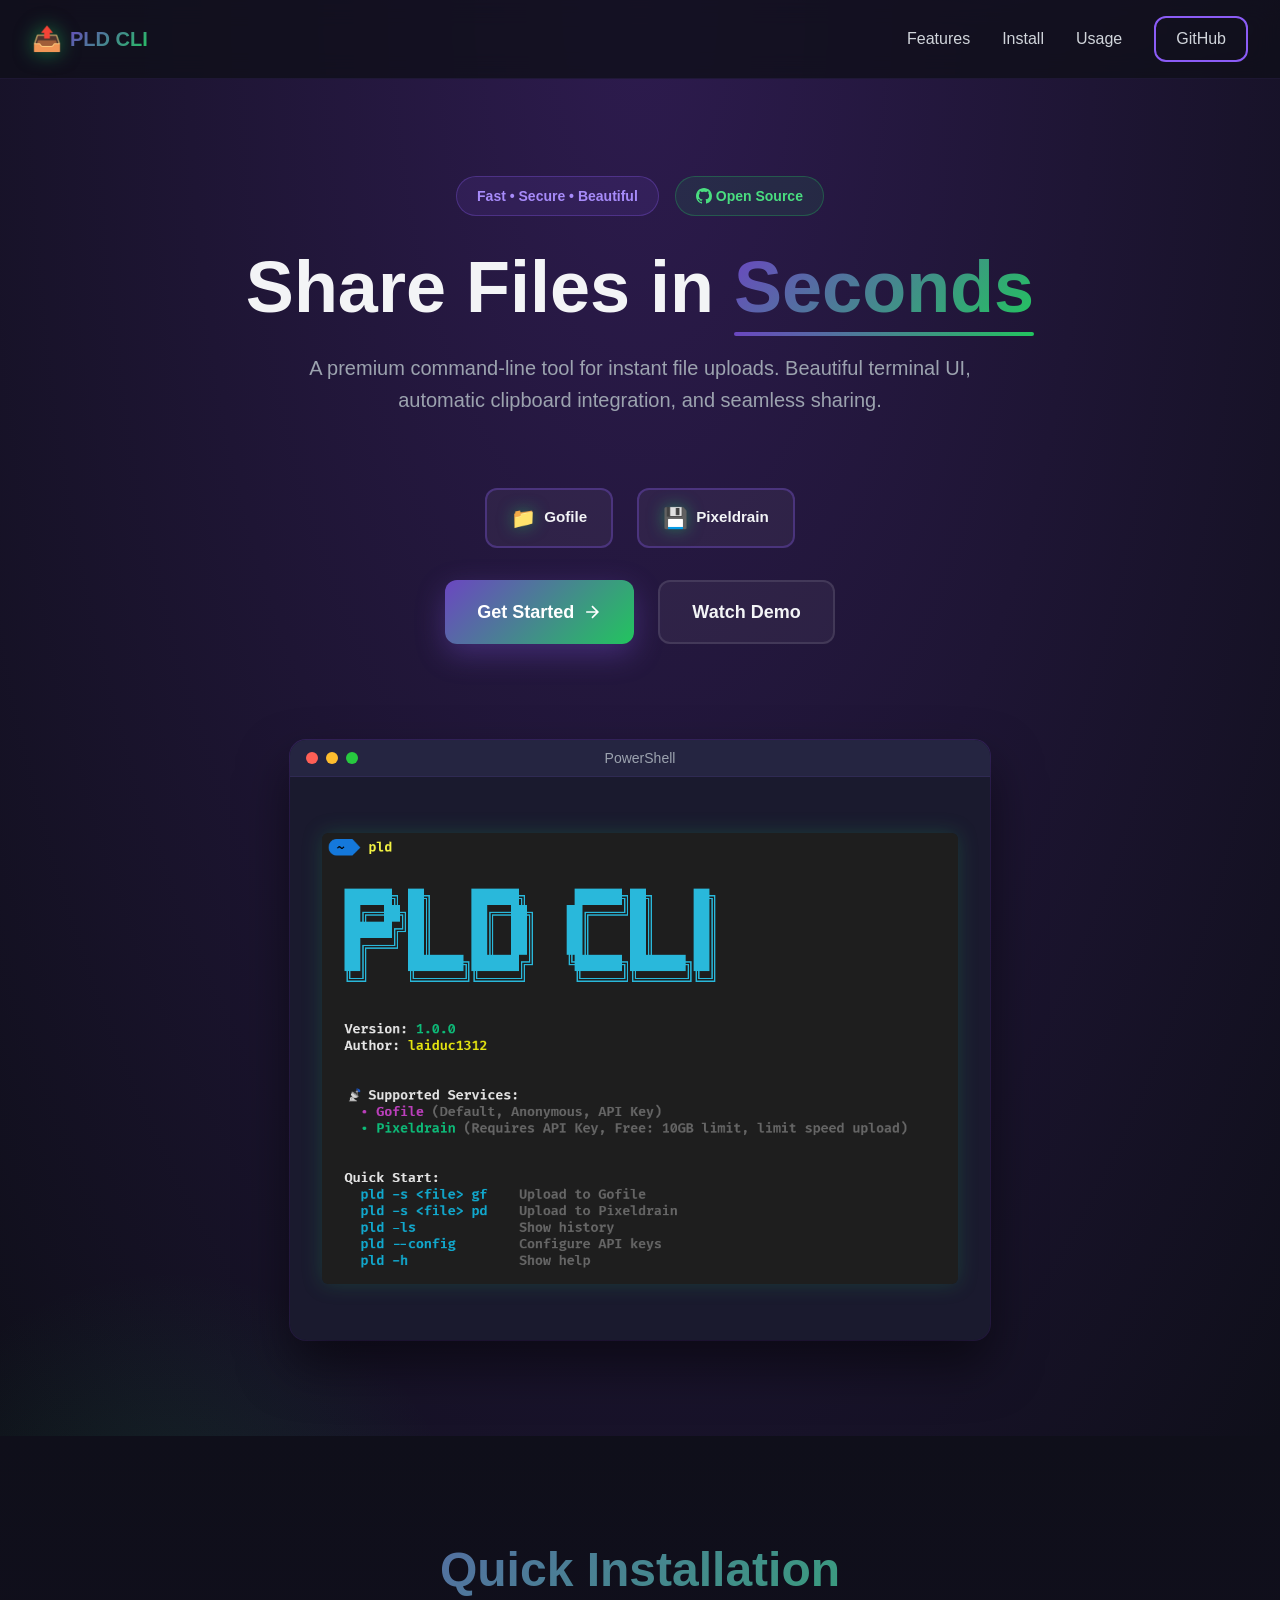
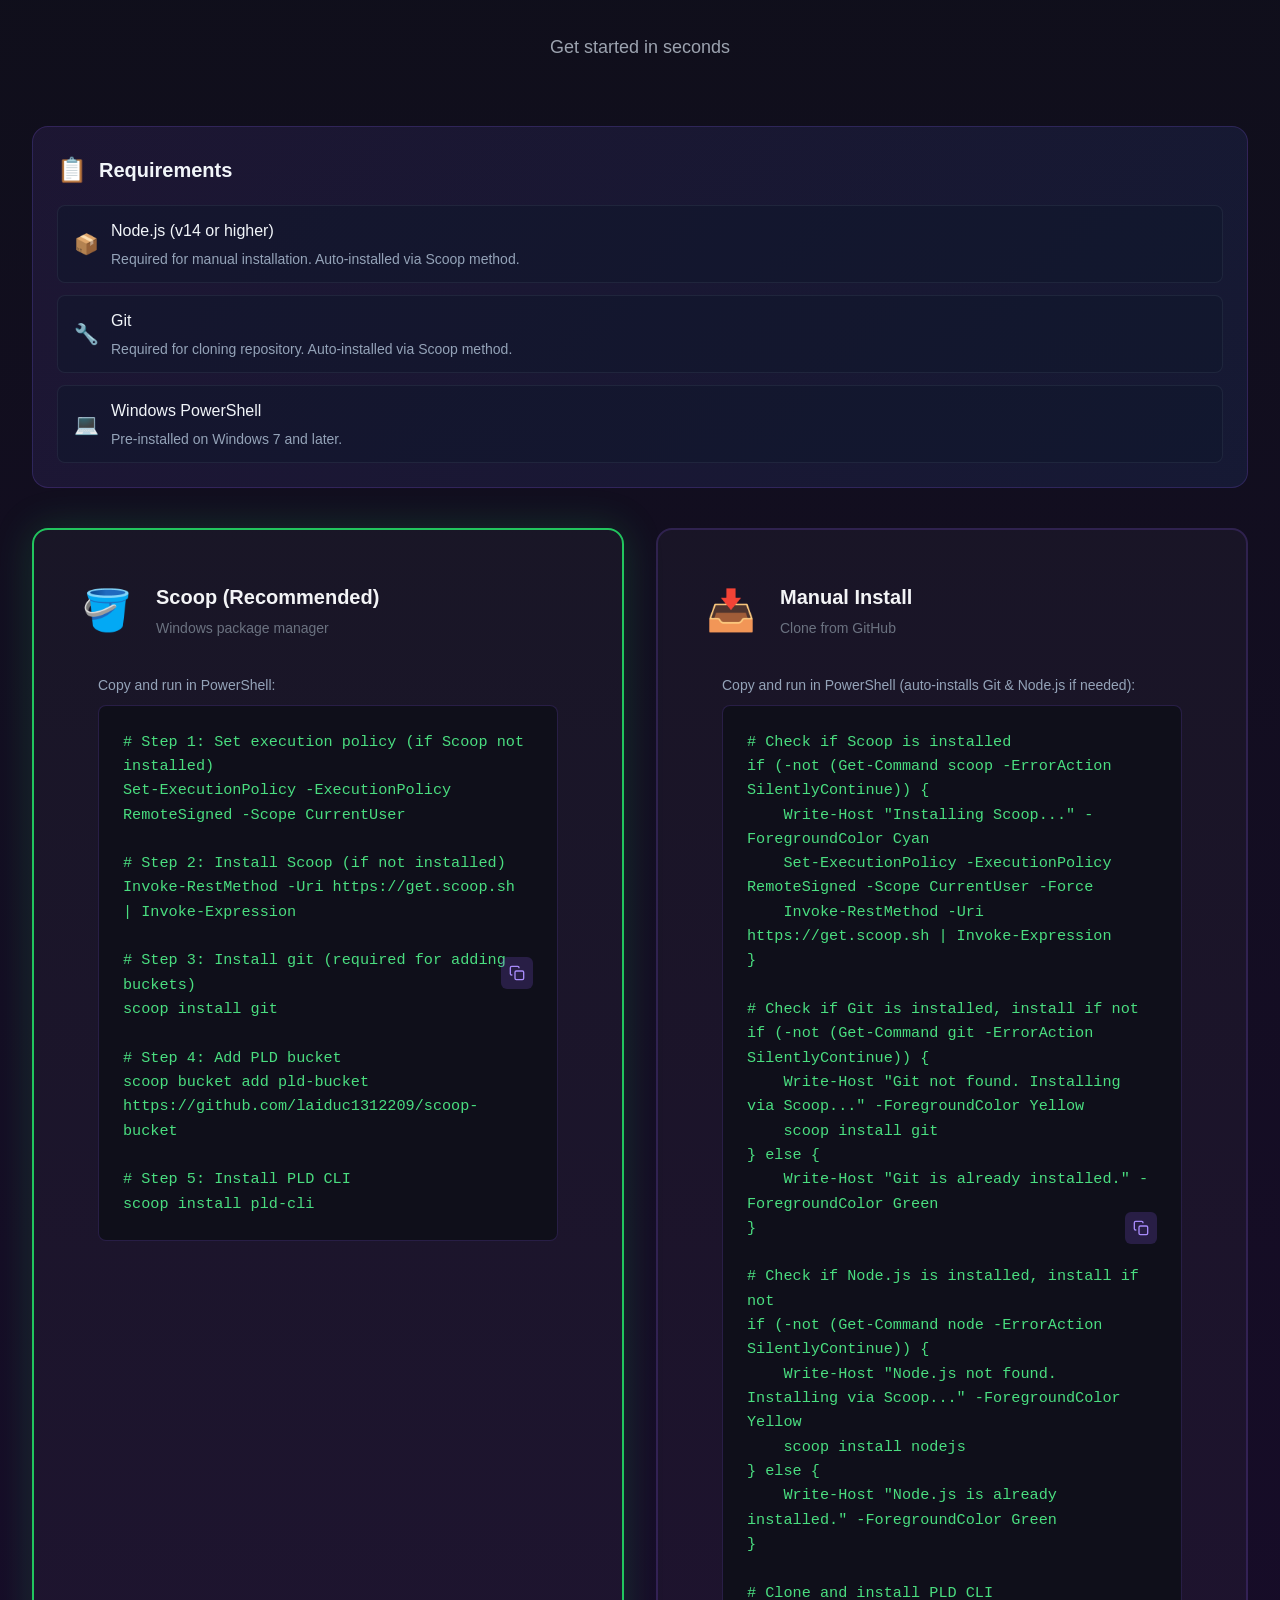
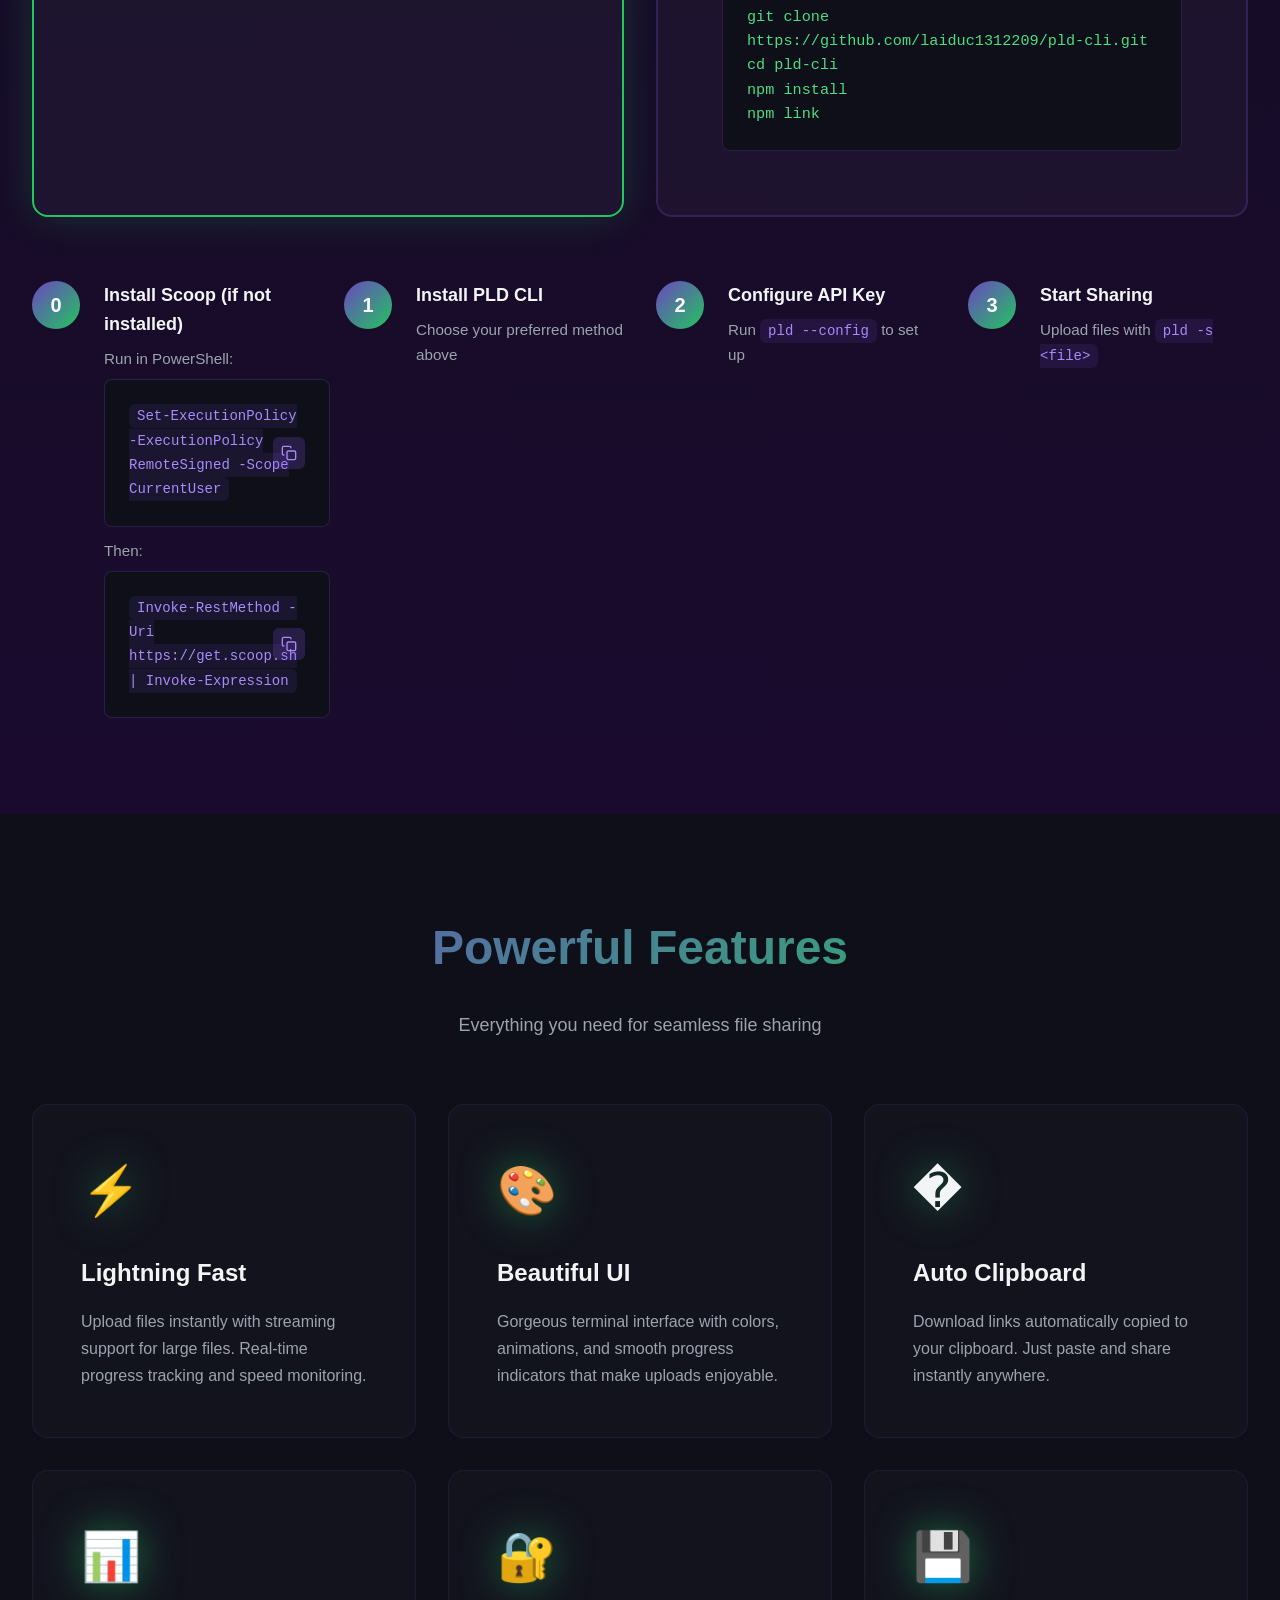
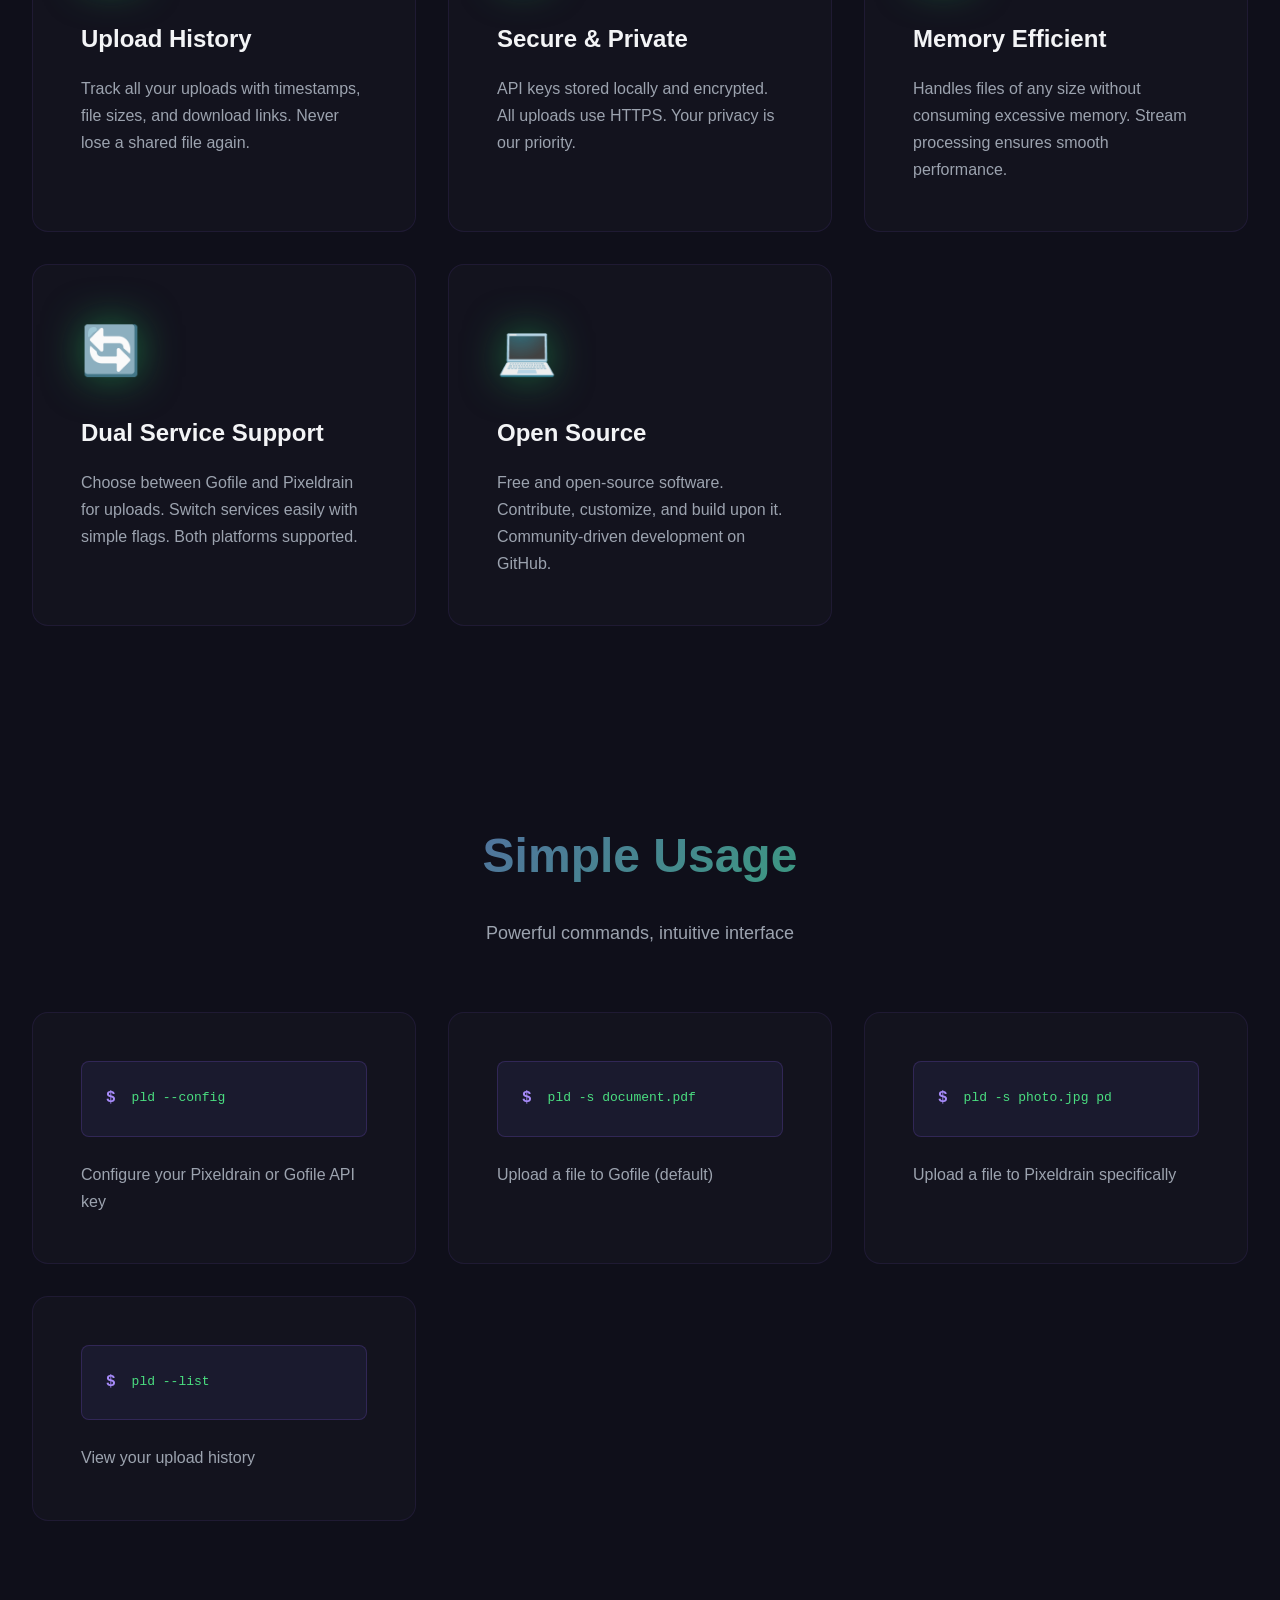
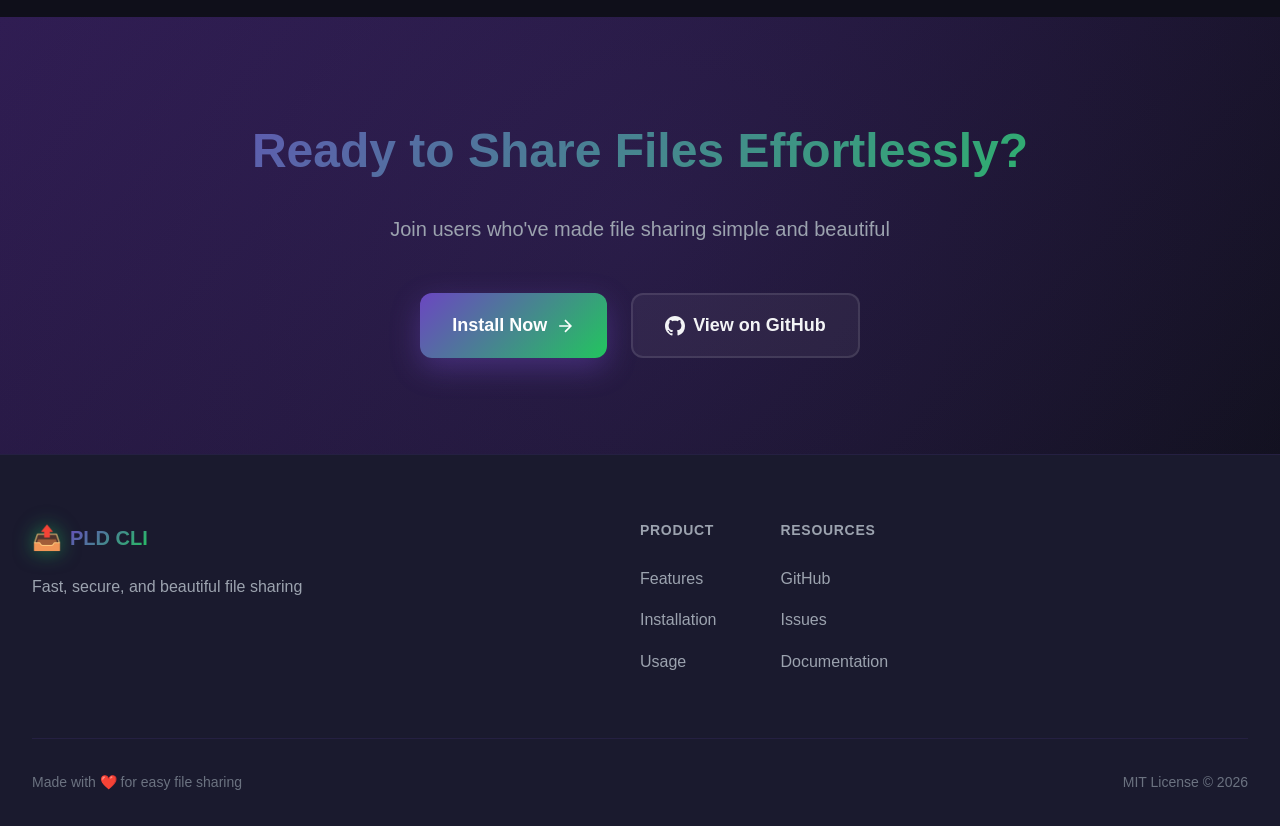
==== commit e617fd3d: "Update index.html git" ====
--- a/index.html
+++ b/index.html
@@ -97,6 +97,44 @@
             <h2 class="section-title">Quick Installation</h2>
             <p class="section-description">Get started in seconds</p>
 
+            <!-- Requirements Section -->
+            <div class="requirements-section"
+                style="margin-bottom: 40px; padding: 24px; background: linear-gradient(135deg, rgba(139, 92, 246, 0.1), rgba(59, 130, 246, 0.1)); border-radius: 16px; border: 1px solid rgba(139, 92, 246, 0.2);">
+                <div style="display: flex; align-items: center; gap: 12px; margin-bottom: 16px;">
+                    <div style="font-size: 24px;">📋</div>
+                    <h3 style="margin: 0; font-size: 20px; font-weight: 600; color: #f1f5f9;">Requirements</h3>
+                </div>
+                <div style="display: grid; gap: 12px;">
+                    <div
+                        style="display: flex; align-items: center; gap: 12px; padding: 12px 16px; background: rgba(15, 23, 42, 0.5); border-radius: 8px; border: 1px solid rgba(148, 163, 184, 0.1);">
+                        <div style="font-size: 20px;">📦</div>
+                        <div>
+                            <div style="font-weight: 500; color: #f1f5f9; margin-bottom: 4px;">Node.js (v14 or higher)
+                            </div>
+                            <div style="font-size: 14px; color: #94a3b8;">Required for manual installation.
+                                Auto-installed via Scoop method.</div>
+                        </div>
+                    </div>
+                    <div
+                        style="display: flex; align-items: center; gap: 12px; padding: 12px 16px; background: rgba(15, 23, 42, 0.5); border-radius: 8px; border: 1px solid rgba(148, 163, 184, 0.1);">
+                        <div style="font-size: 20px;">🔧</div>
+                        <div>
+                            <div style="font-weight: 500; color: #f1f5f9; margin-bottom: 4px;">Git</div>
+                            <div style="font-size: 14px; color: #94a3b8;">Required for cloning repository.
+                                Auto-installed via Scoop method.</div>
+                        </div>
+                    </div>
+                    <div
+                        style="display: flex; align-items: center; gap: 12px; padding: 12px 16px; background: rgba(15, 23, 42, 0.5); border-radius: 8px; border: 1px solid rgba(148, 163, 184, 0.1);">
+                        <div style="font-size: 20px;">💻</div>
+                        <div>
+                            <div style="font-weight: 500; color: #f1f5f9; margin-bottom: 4px;">Windows PowerShell</div>
+                            <div style="font-size: 14px; color: #94a3b8;">Pre-installed on Windows 7 and later.</div>
+                        </div>
+                    </div>
+                </div>
+            </div>
+
             <div class="install-methods">
                 <div class="install-card active">
                     <div class="install-header">
@@ -140,8 +178,37 @@
                             <p>Clone from GitHub</p>
                         </div>
                     </div>
-                    <div class="code-block">
-                        <code>git clone https://github.com/laiduc1312209/pld-cli.git && cd pld-cli && npm install</code>
+                    <p style="margin: 12px 16px 8px; font-size: 14px; color: #94a3b8;">Copy and run in PowerShell
+                        (auto-installs Git & Node.js if needed):</p>
+                    <div class="code-block" style="margin: 0 16px 16px;">
+                        <code style="white-space: pre-wrap; display: block;"># Check if Scoop is installed
+if (-not (Get-Command scoop -ErrorAction SilentlyContinue)) {
+    Write-Host "Installing Scoop..." -ForegroundColor Cyan
+    Set-ExecutionPolicy -ExecutionPolicy RemoteSigned -Scope CurrentUser -Force
+    Invoke-RestMethod -Uri https://get.scoop.sh | Invoke-Expression
+}
+
+# Check if Git is installed, install if not
+if (-not (Get-Command git -ErrorAction SilentlyContinue)) {
+    Write-Host "Git not found. Installing via Scoop..." -ForegroundColor Yellow
+    scoop install git
+} else {
+    Write-Host "Git is already installed." -ForegroundColor Green
+}
+
+# Check if Node.js is installed, install if not
+if (-not (Get-Command node -ErrorAction SilentlyContinue)) {
+    Write-Host "Node.js not found. Installing via Scoop..." -ForegroundColor Yellow
+    scoop install nodejs
+} else {
+    Write-Host "Node.js is already installed." -ForegroundColor Green
+}
+
+# Clone and install PLD CLI
+git clone https://github.com/laiduc1312209/pld-cli.git
+cd pld-cli
+npm install
+npm link</code>
                         <button class="copy-btn" onclick="copyCode(this)">
                             <svg width="16" height="16" viewBox="0 0 24 24" fill="none" stroke="currentColor"
                                 stroke-width="2">
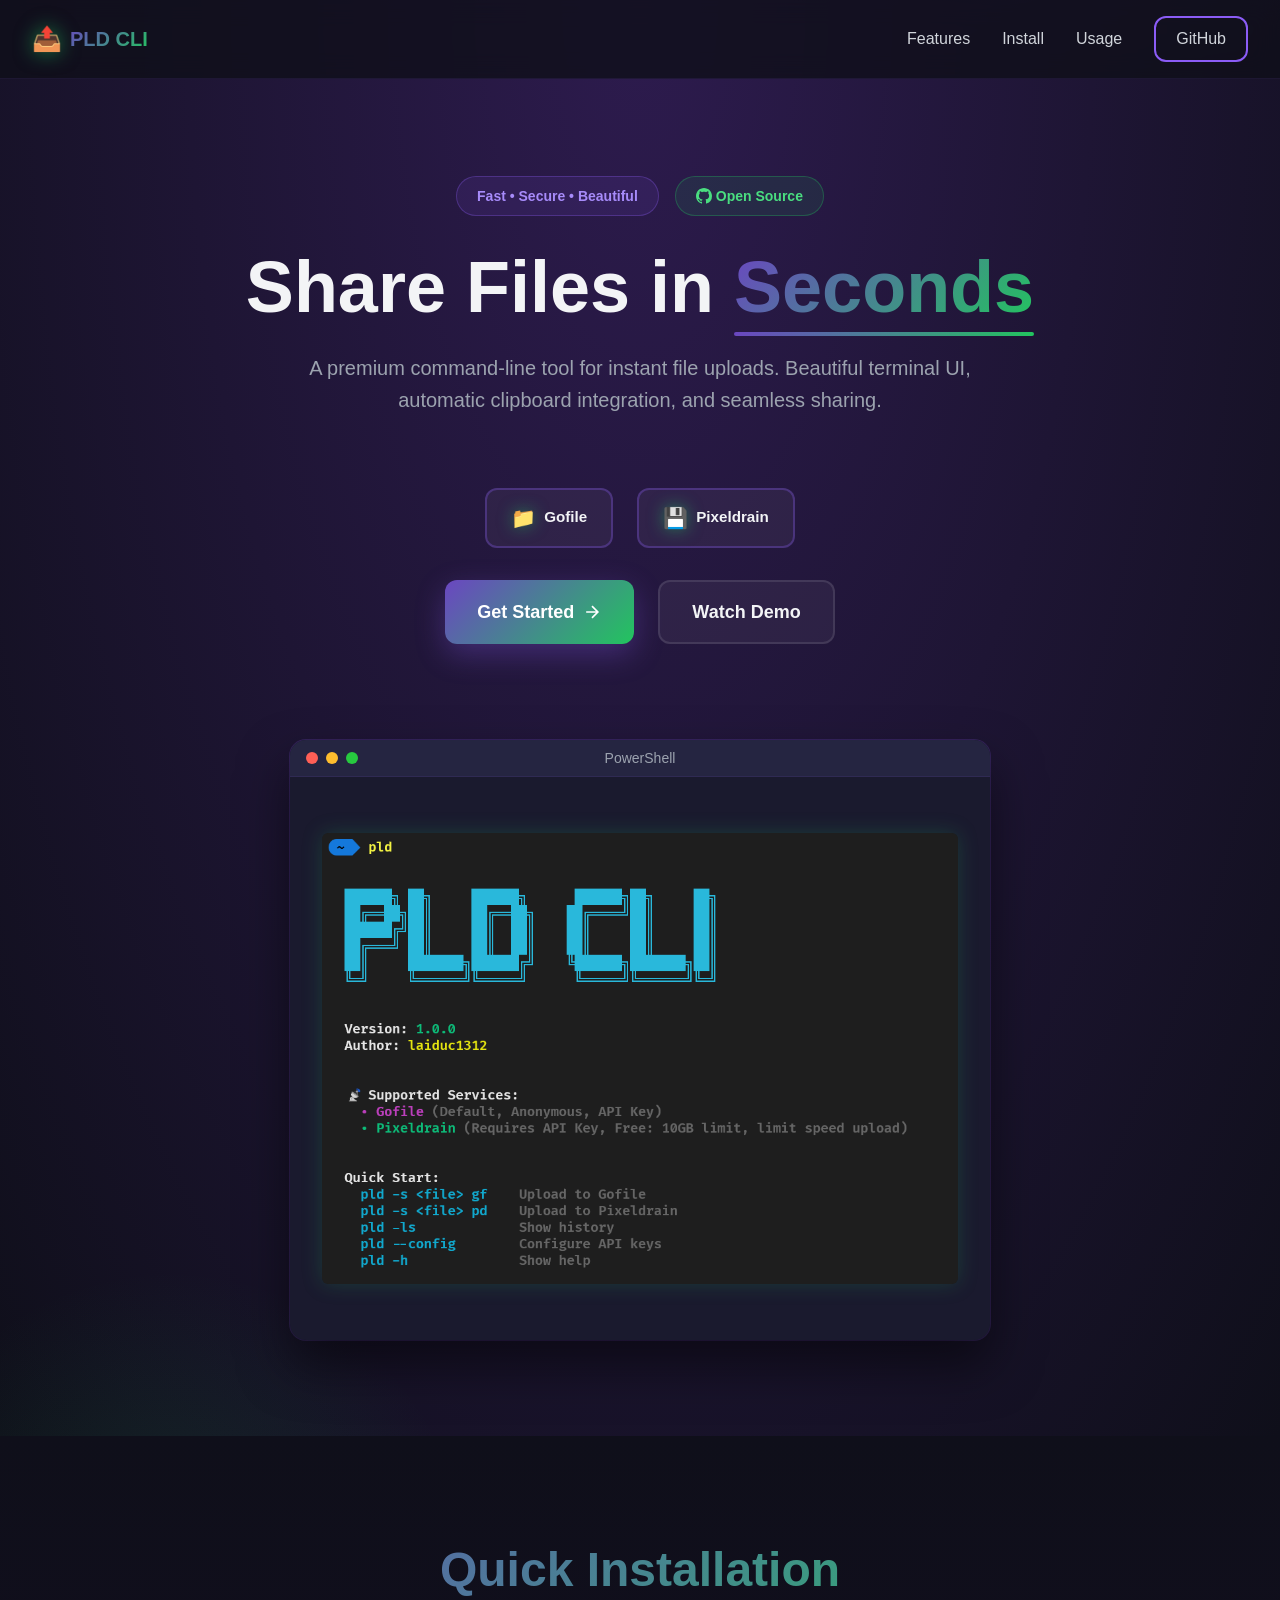
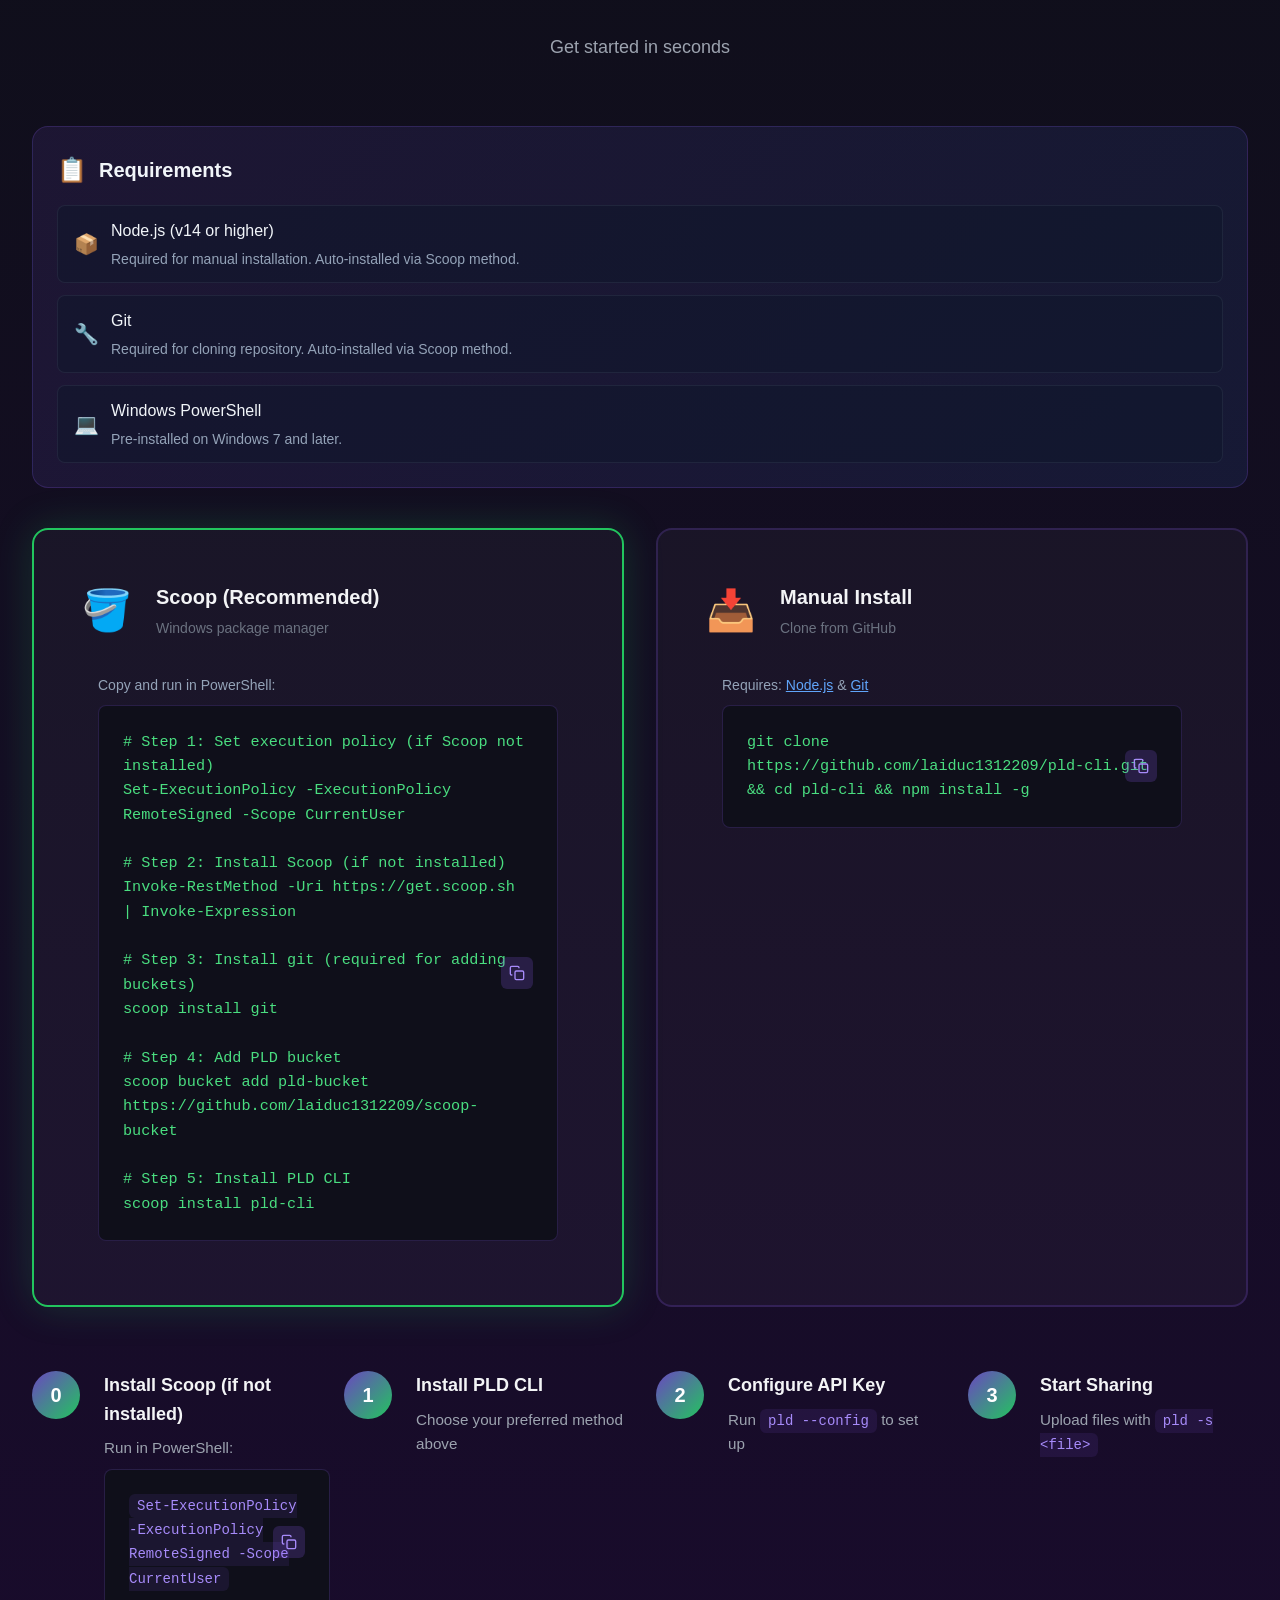
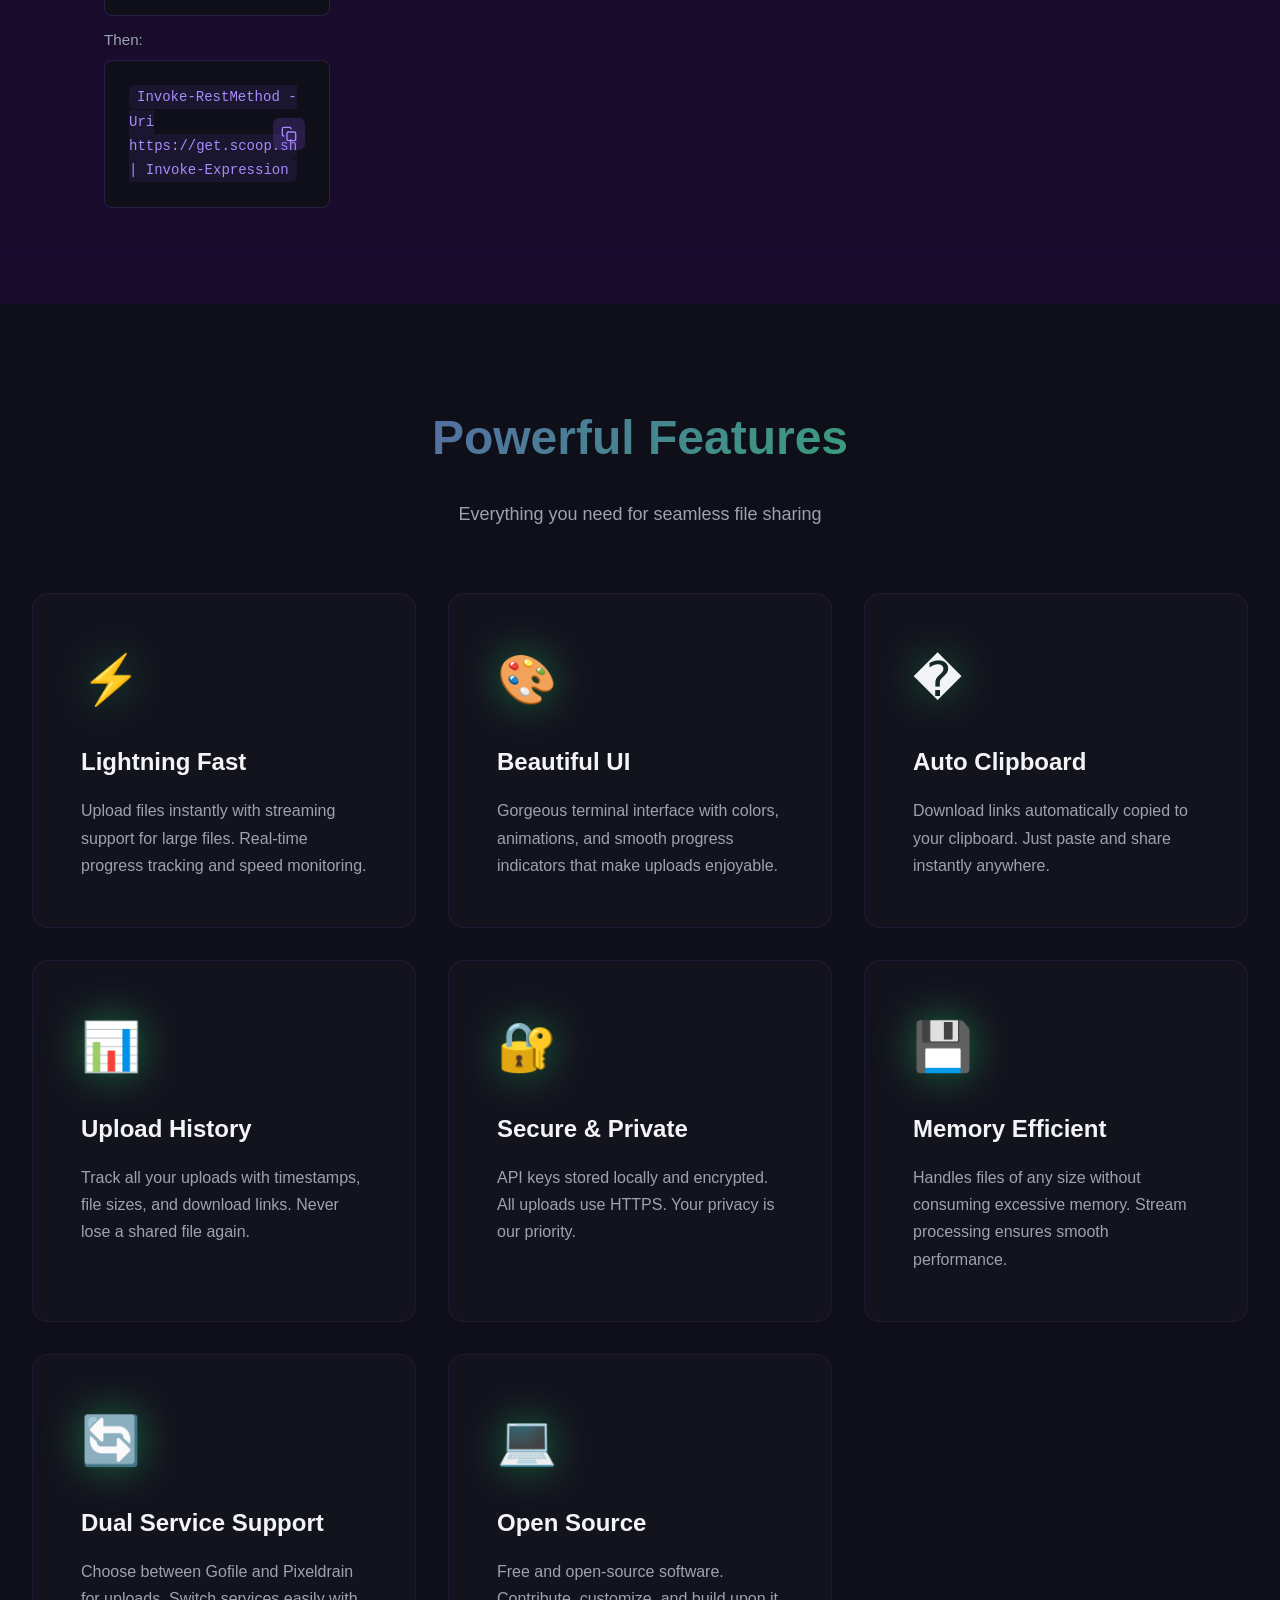
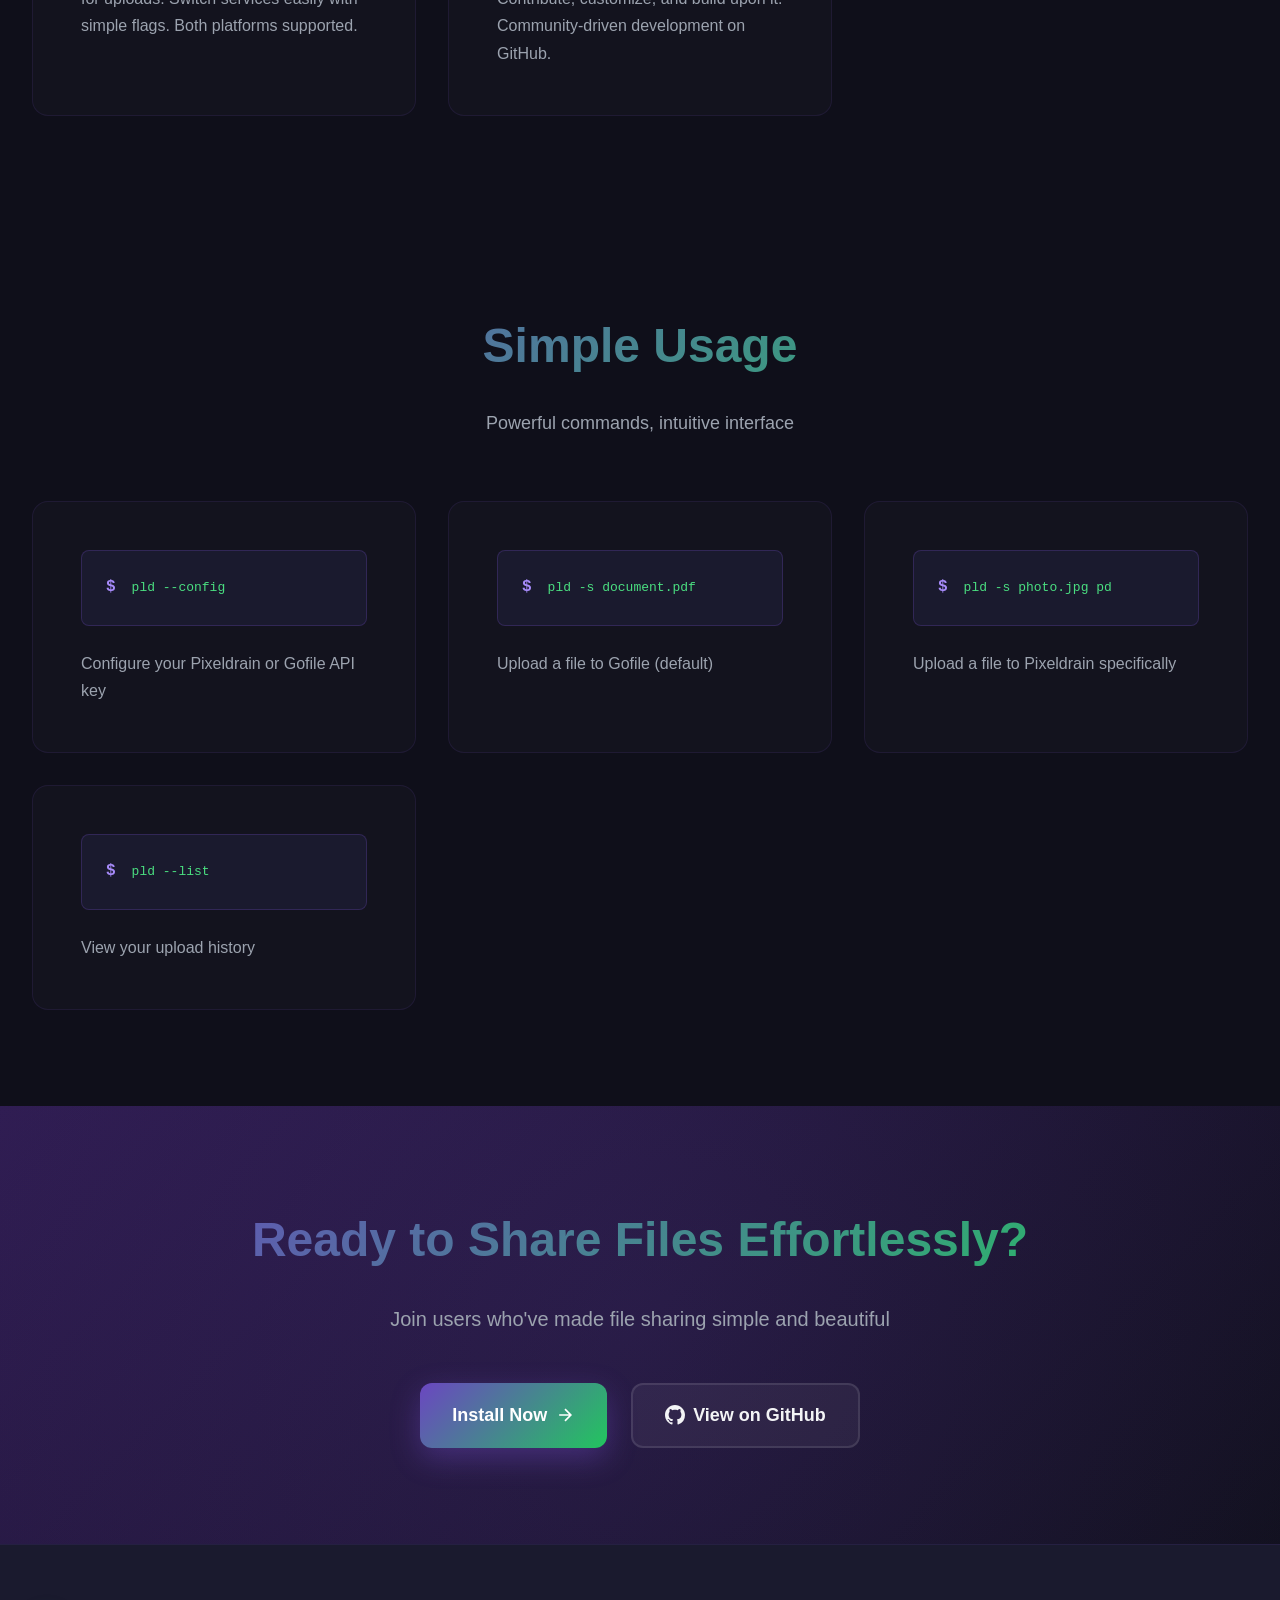
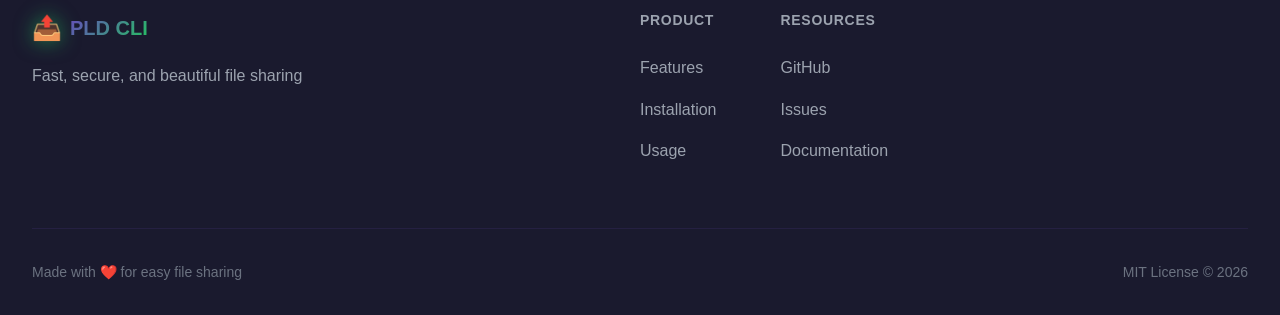
==== commit f6f45104: "Update index.html git" ====
--- a/index.html
+++ b/index.html
@@ -178,37 +178,12 @@
                             <p>Clone from GitHub</p>
                         </div>
                     </div>
-                    <p style="margin: 12px 16px 8px; font-size: 14px; color: #94a3b8;">Copy and run in PowerShell
-                        (auto-installs Git & Node.js if needed):</p>
+                    <p style="margin: 12px 16px 8px; font-size: 14px; color: #94a3b8;">Requires: <a
+                            href="https://nodejs.org" target="_blank" style="color: #60a5fa;">Node.js</a> & <a
+                            href="https://git-scm.com" target="_blank" style="color: #60a5fa;">Git</a></p>
                     <div class="code-block" style="margin: 0 16px 16px;">
-                        <code style="white-space: pre-wrap; display: block;"># Check if Scoop is installed
-if (-not (Get-Command scoop -ErrorAction SilentlyContinue)) {
-    Write-Host "Installing Scoop..." -ForegroundColor Cyan
-    Set-ExecutionPolicy -ExecutionPolicy RemoteSigned -Scope CurrentUser -Force
-    Invoke-RestMethod -Uri https://get.scoop.sh | Invoke-Expression
-}
-
-# Check if Git is installed, install if not
-if (-not (Get-Command git -ErrorAction SilentlyContinue)) {
-    Write-Host "Git not found. Installing via Scoop..." -ForegroundColor Yellow
-    scoop install git
-} else {
-    Write-Host "Git is already installed." -ForegroundColor Green
-}
-
-# Check if Node.js is installed, install if not
-if (-not (Get-Command node -ErrorAction SilentlyContinue)) {
-    Write-Host "Node.js not found. Installing via Scoop..." -ForegroundColor Yellow
-    scoop install nodejs
-} else {
-    Write-Host "Node.js is already installed." -ForegroundColor Green
-}
-
-# Clone and install PLD CLI
-git clone https://github.com/laiduc1312209/pld-cli.git
-cd pld-cli
-npm install
-npm link</code>
+                        <code
+                            style="white-space: pre-wrap; display: block;">git clone https://github.com/laiduc1312209/pld-cli.git && cd pld-cli && npm install -g</code>
                         <button class="copy-btn" onclick="copyCode(this)">
                             <svg width="16" height="16" viewBox="0 0 24 24" fill="none" stroke="currentColor"
                                 stroke-width="2">
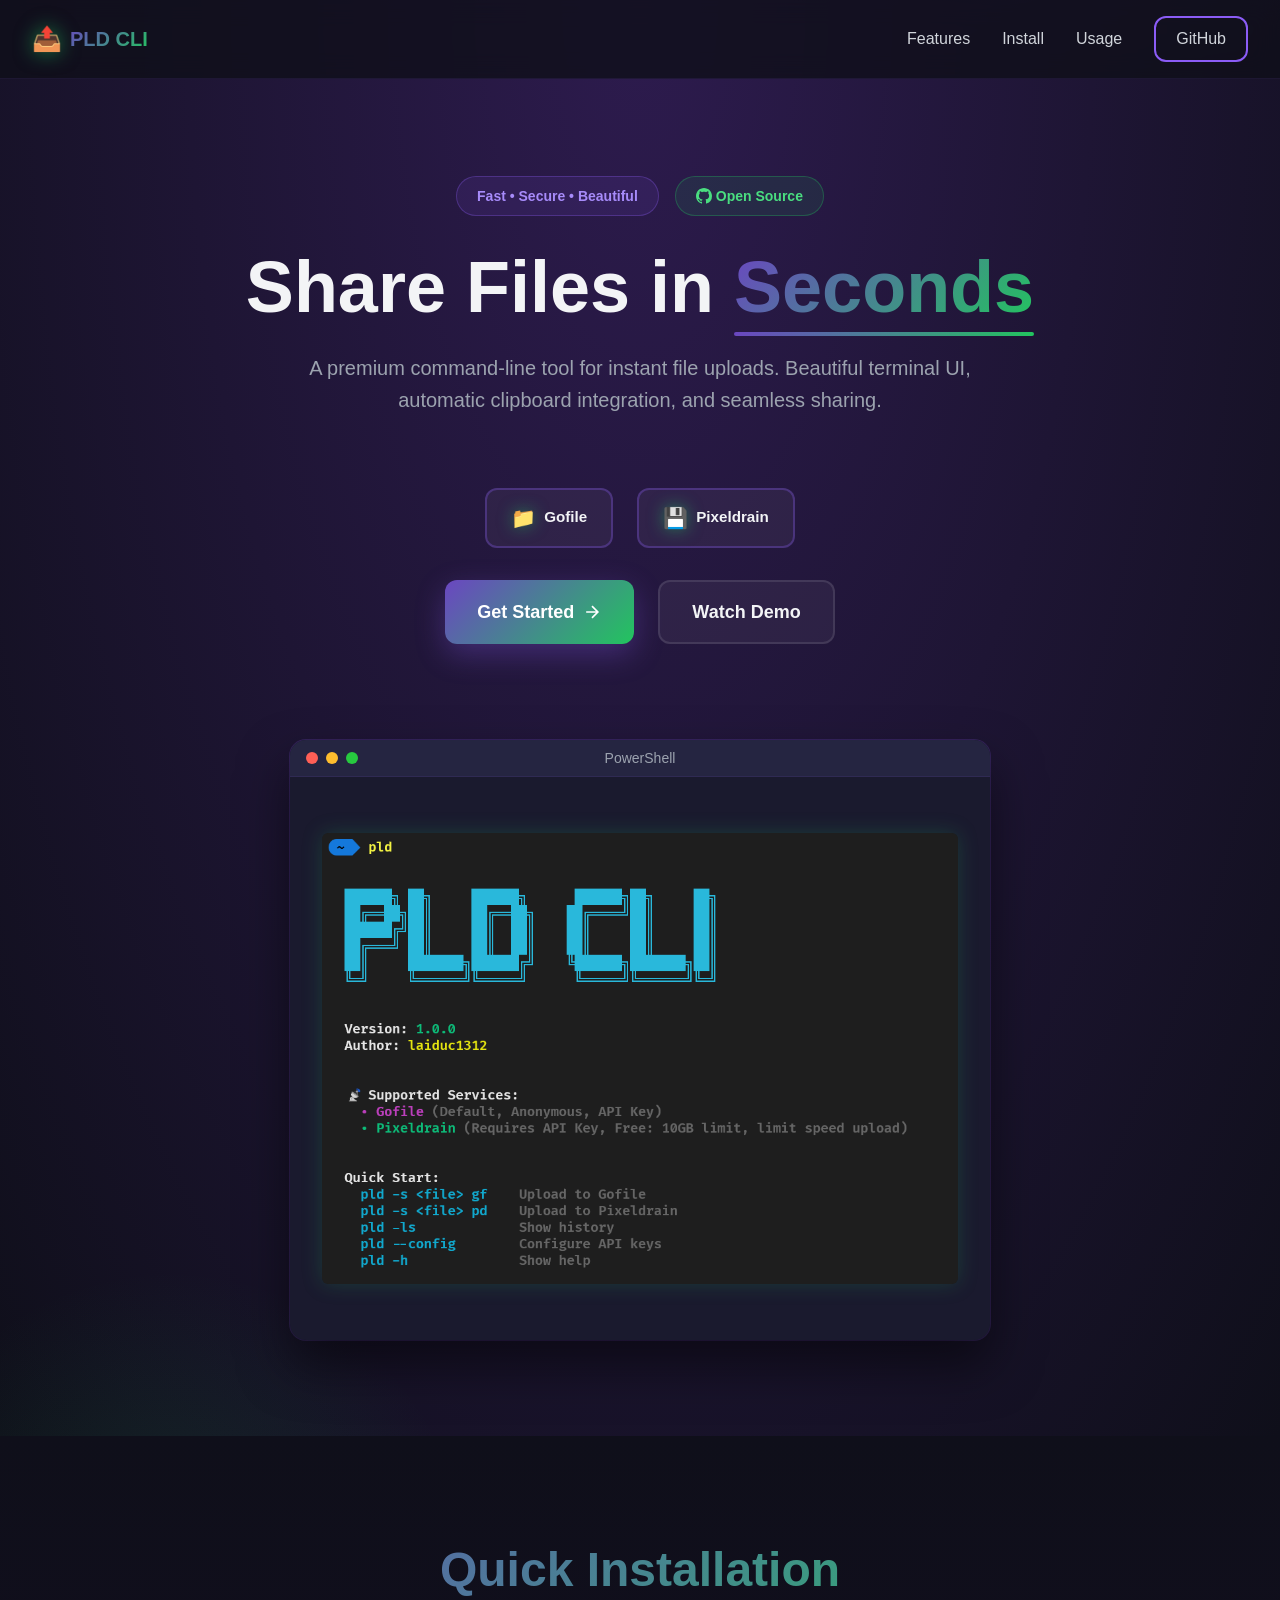
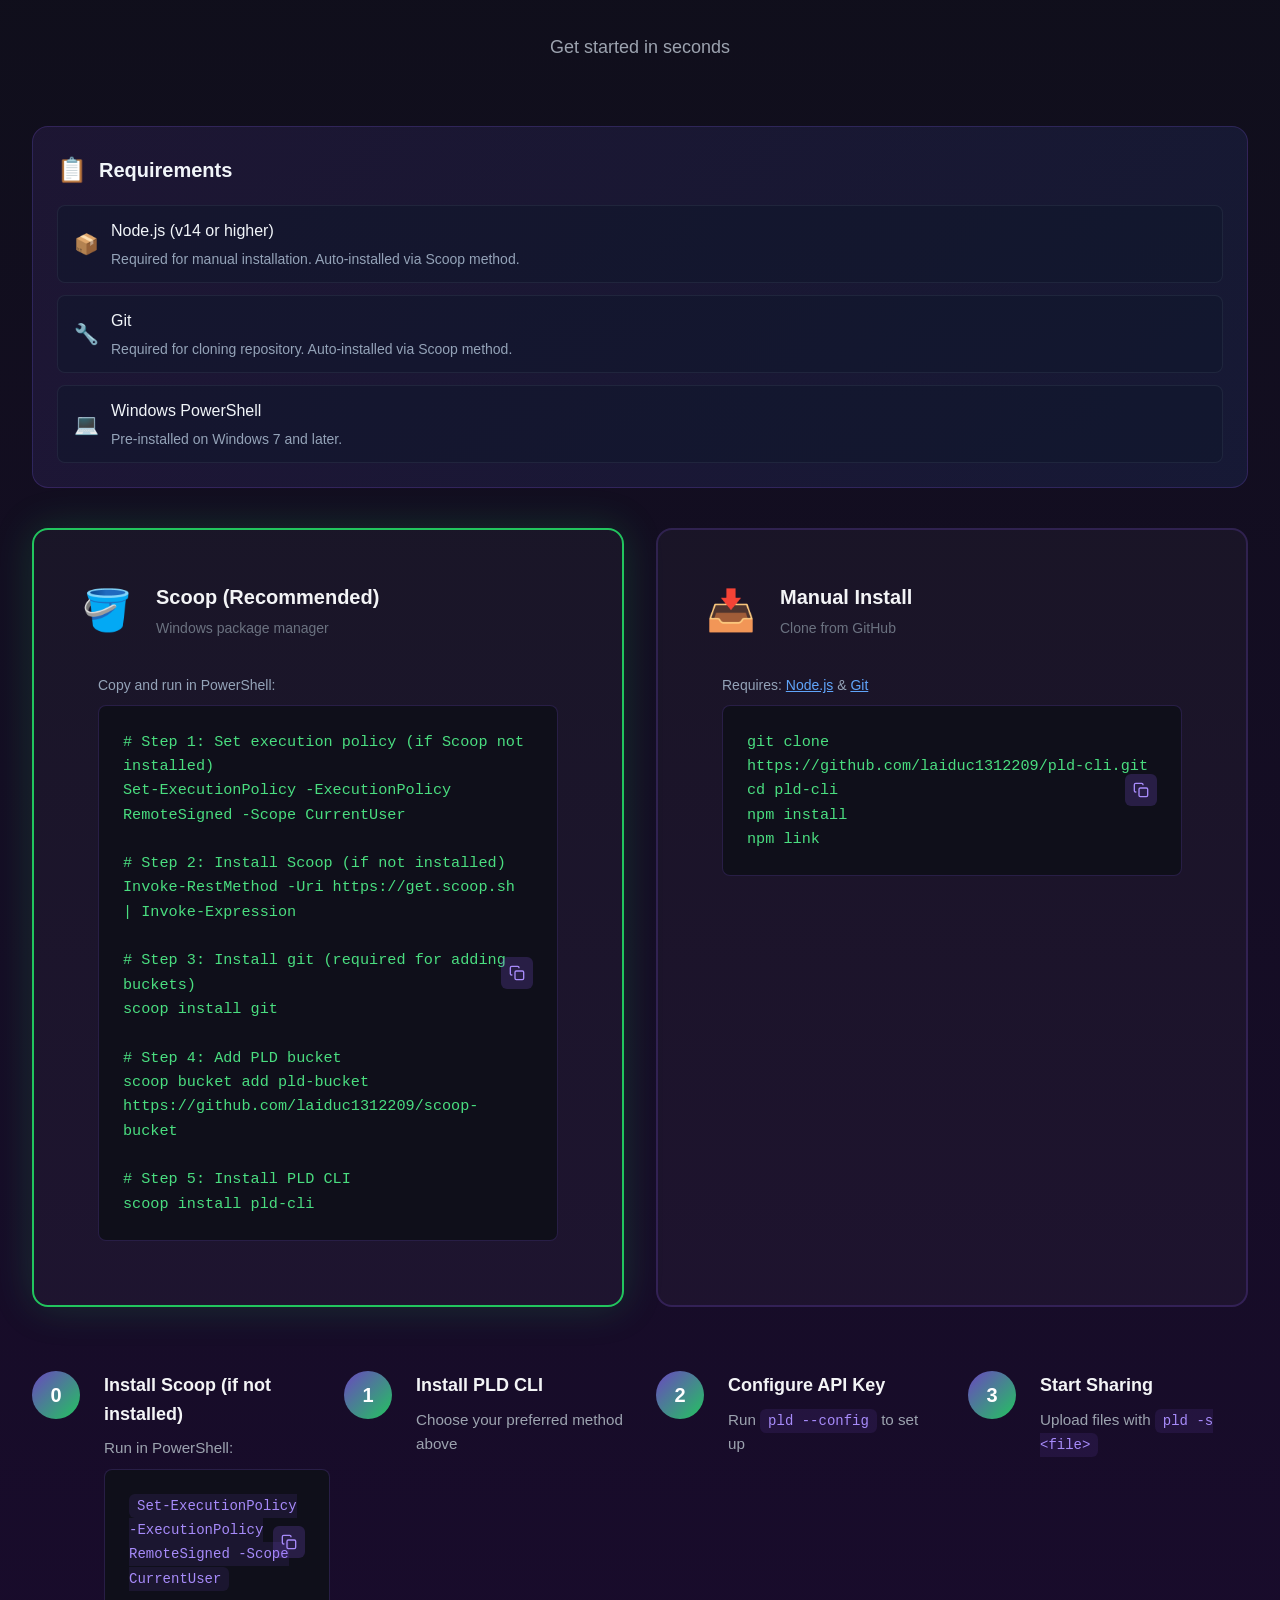
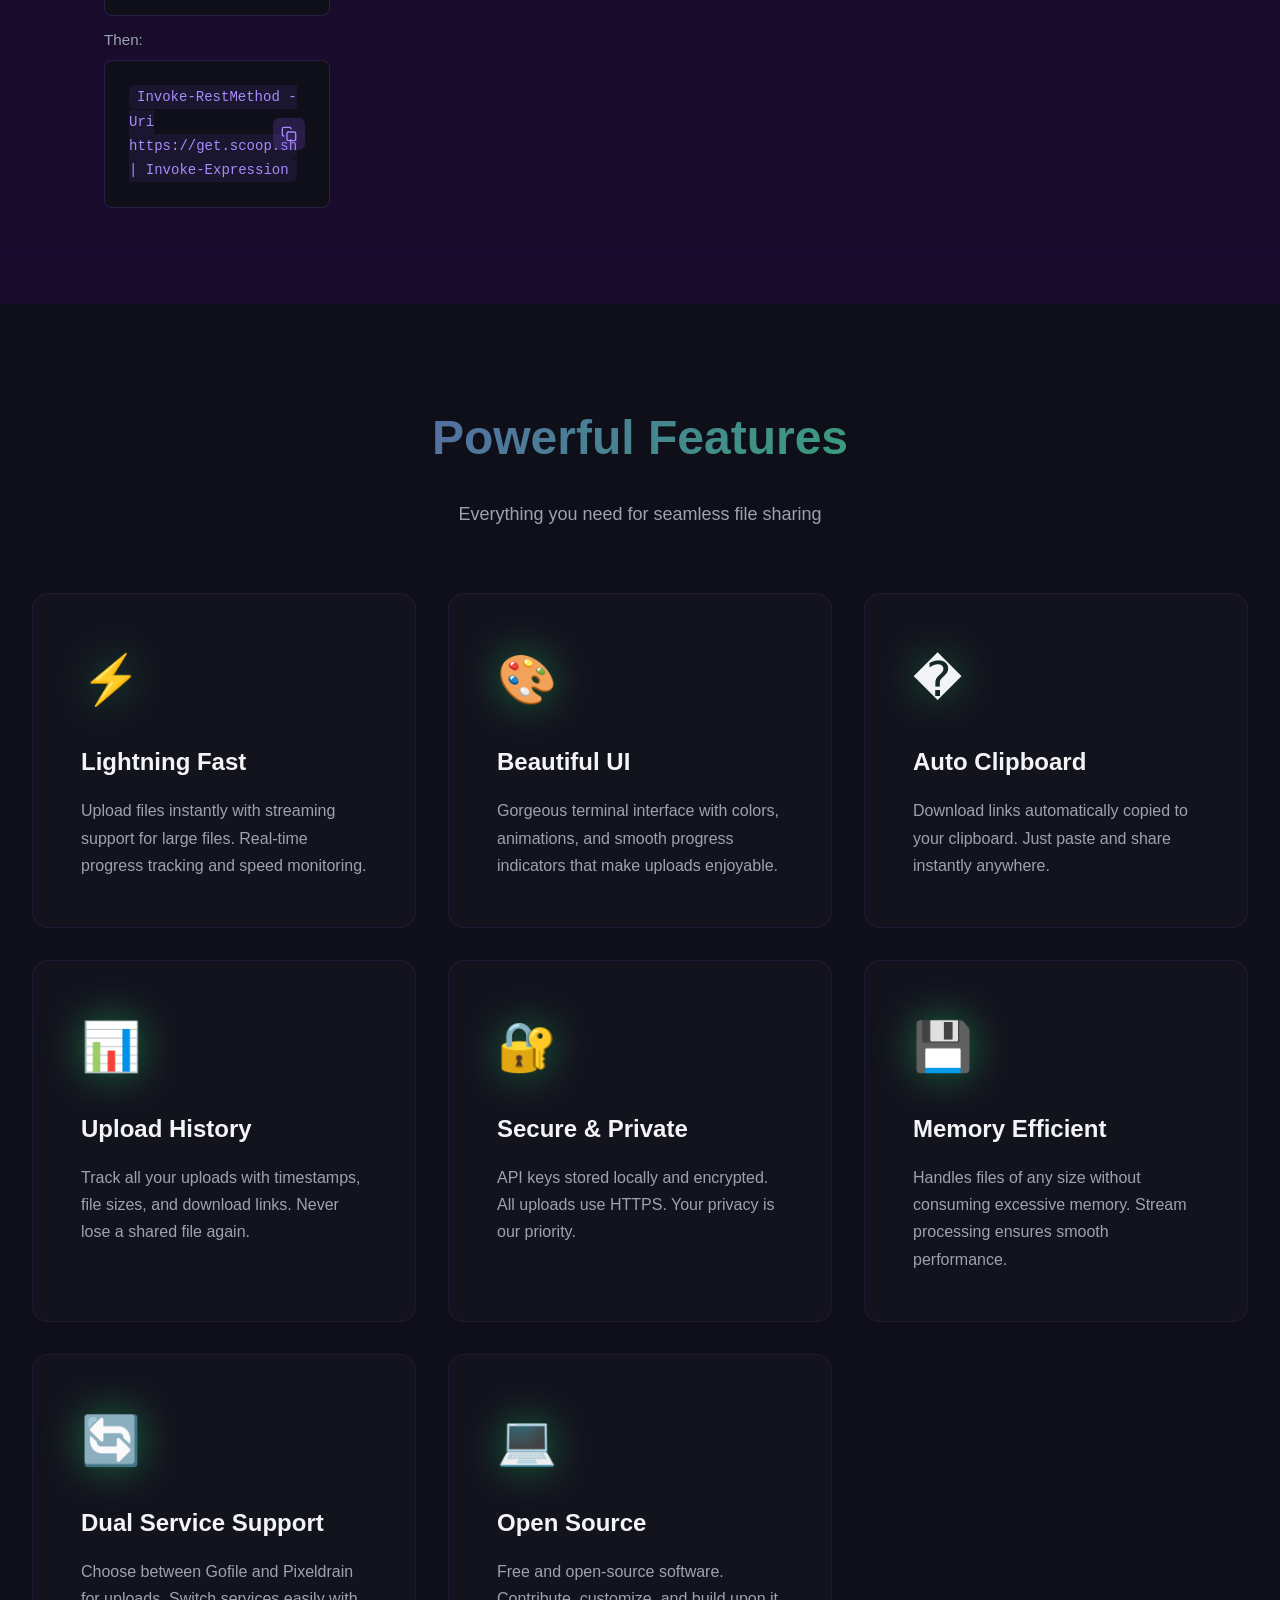
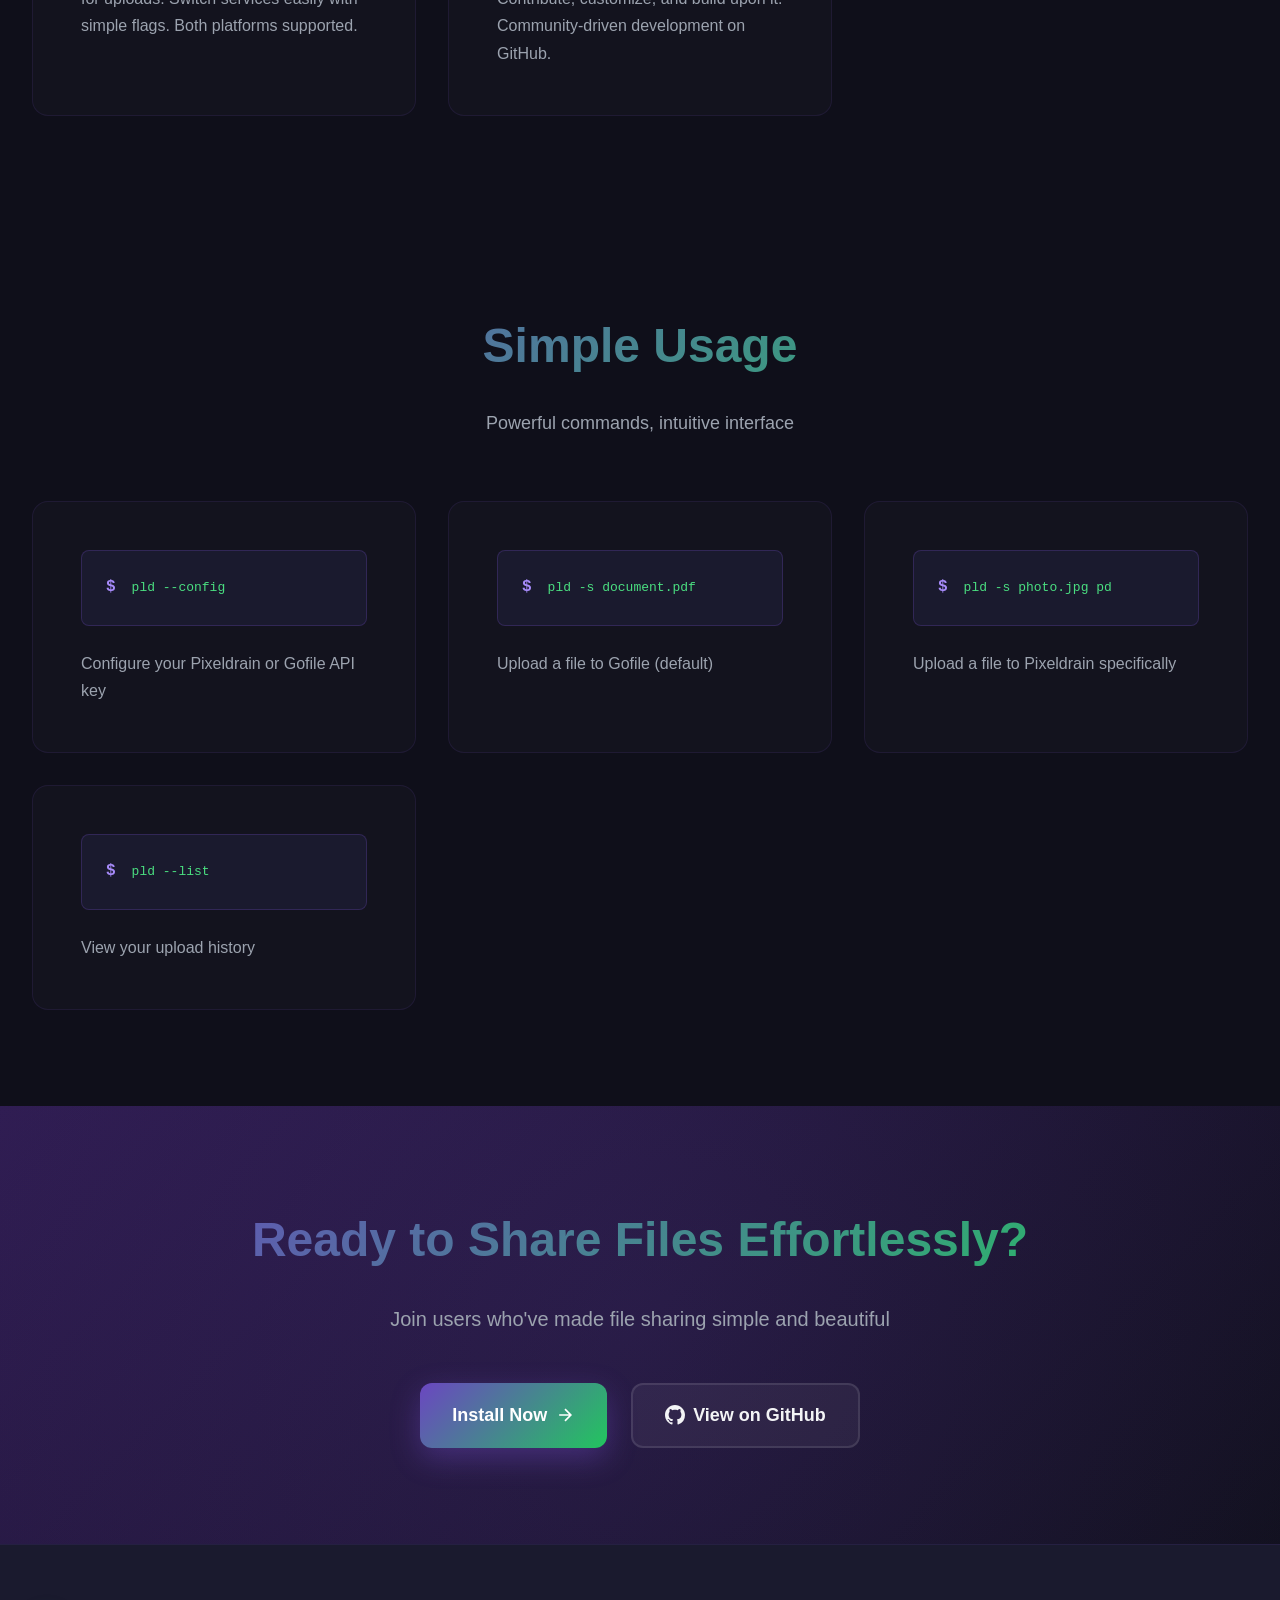
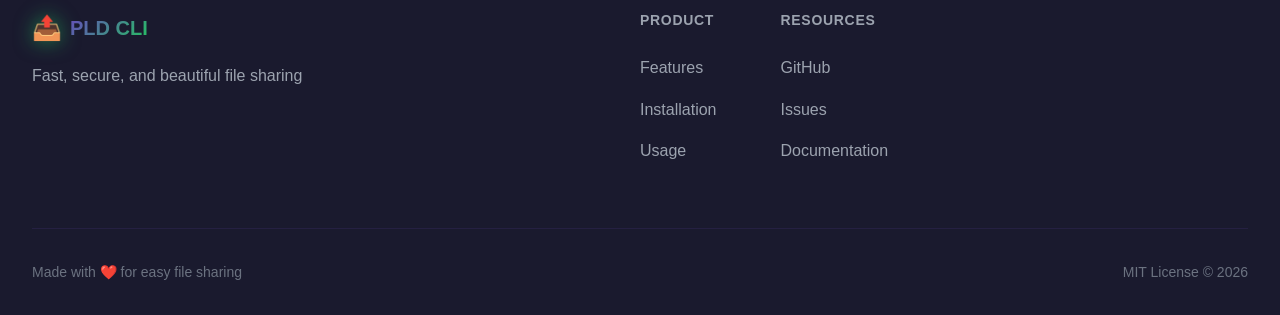
==== commit 6f50b434: "Update index.html git" ====
--- a/index.html
+++ b/index.html
@@ -183,7 +183,10 @@
                             href="https://git-scm.com" target="_blank" style="color: #60a5fa;">Git</a></p>
                     <div class="code-block" style="margin: 0 16px 16px;">
                         <code
-                            style="white-space: pre-wrap; display: block;">git clone https://github.com/laiduc1312209/pld-cli.git && cd pld-cli && npm install -g</code>
+                            style="white-space: pre-wrap; display: block;">git clone https://github.com/laiduc1312209/pld-cli.git
+cd pld-cli
+npm install
+npm link</code>
                         <button class="copy-btn" onclick="copyCode(this)">
                             <svg width="16" height="16" viewBox="0 0 24 24" fill="none" stroke="currentColor"
                                 stroke-width="2">
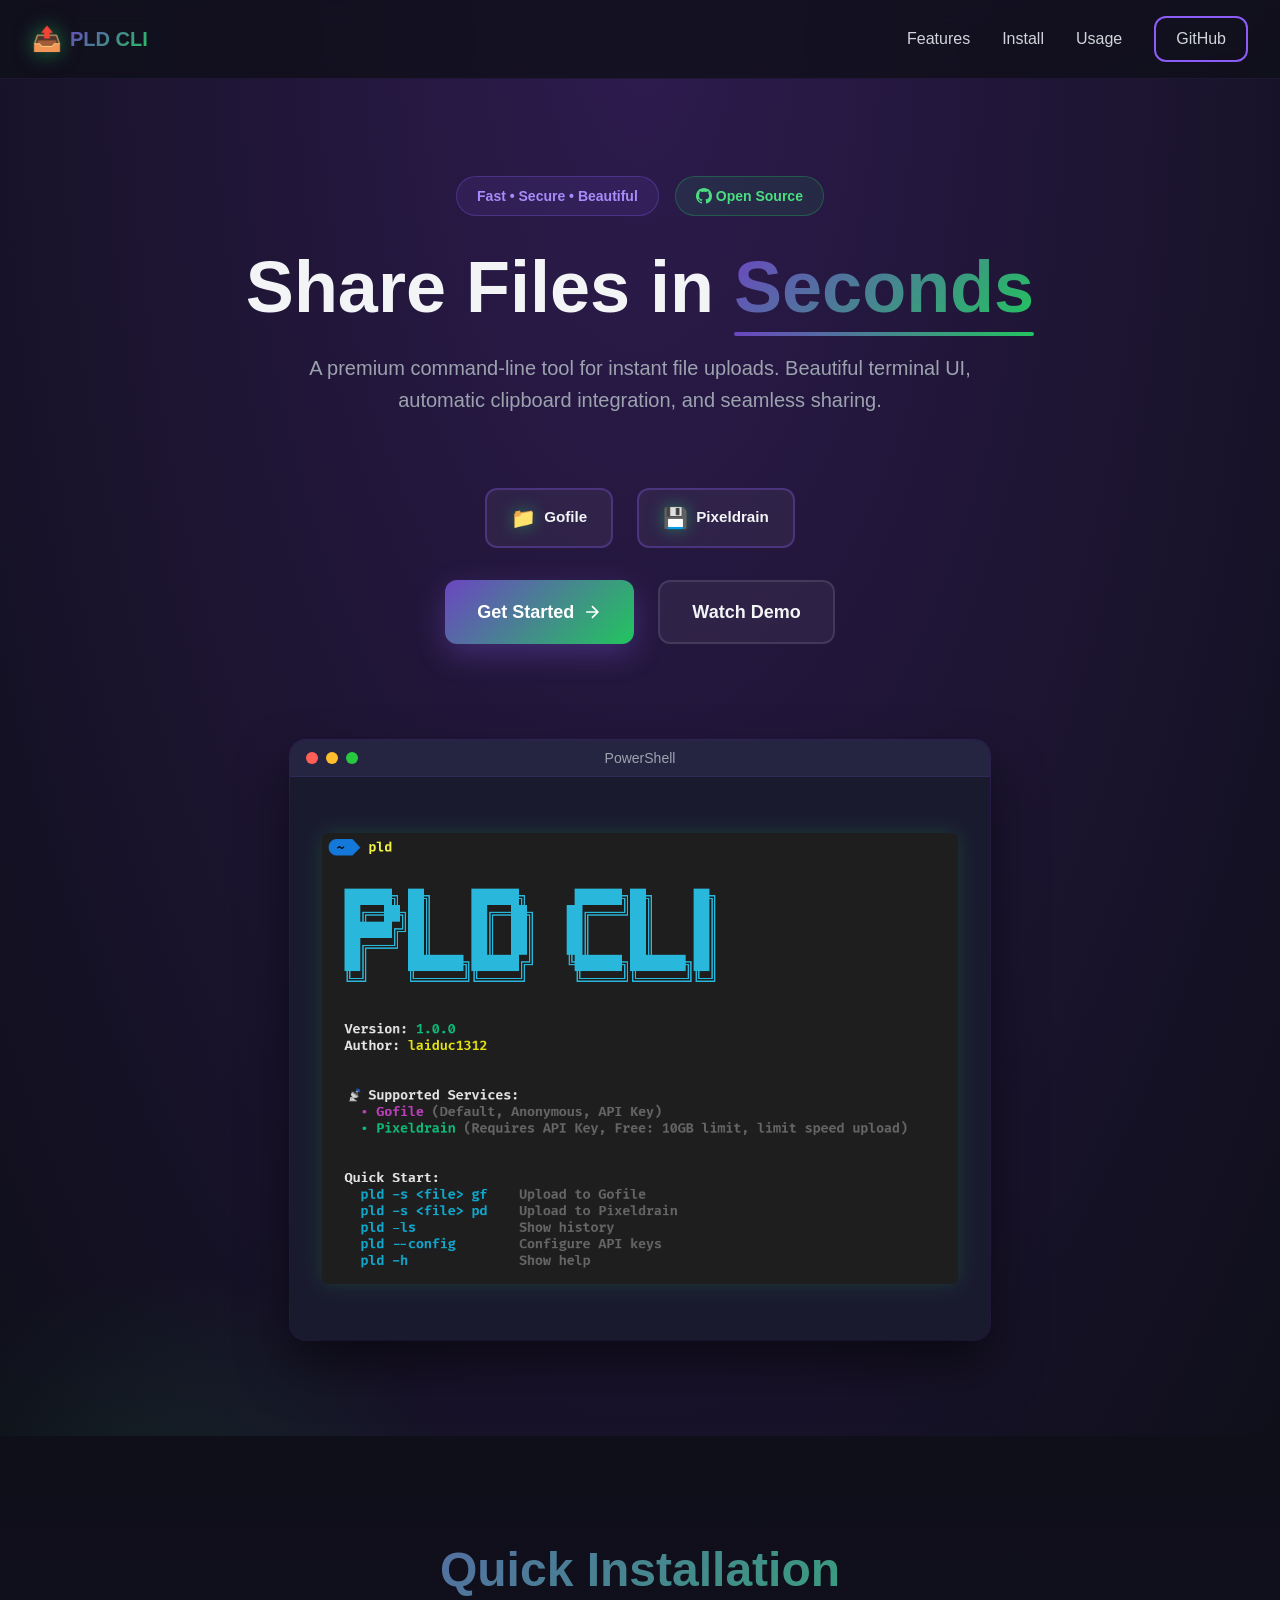
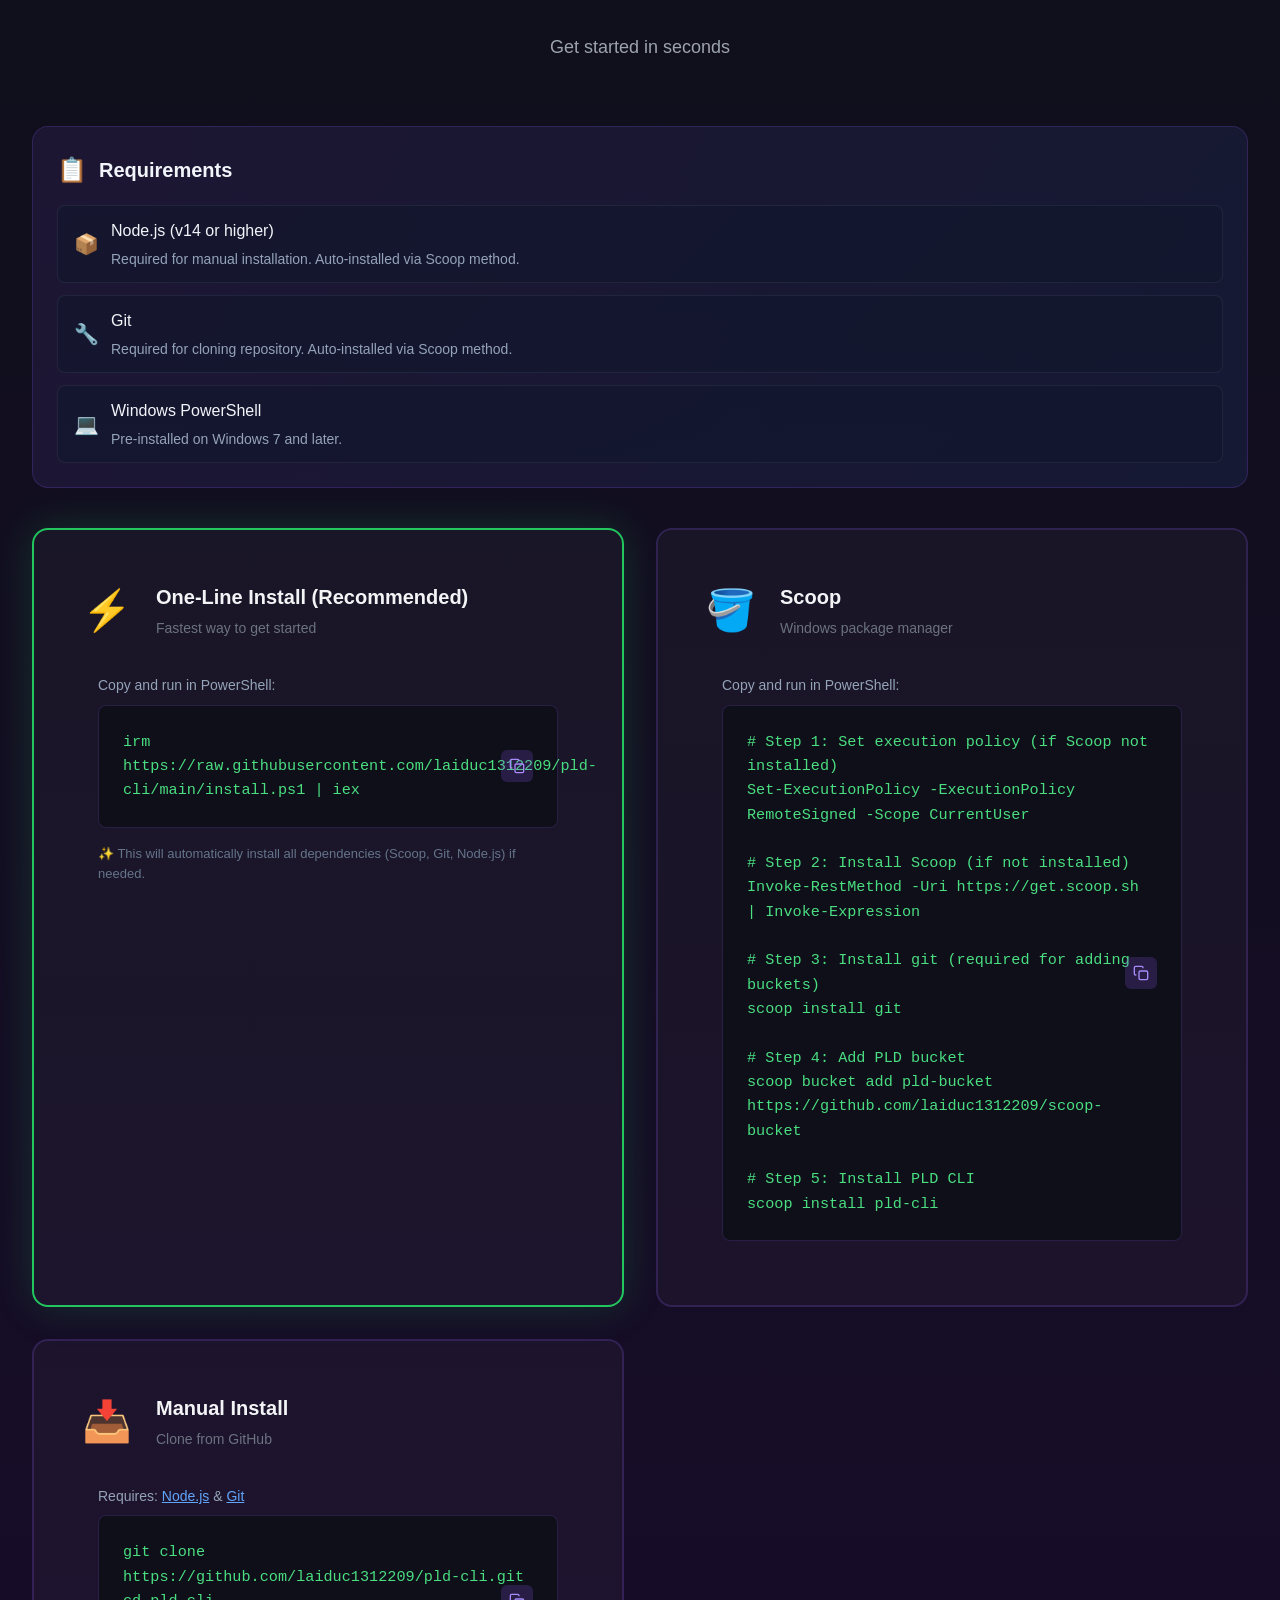
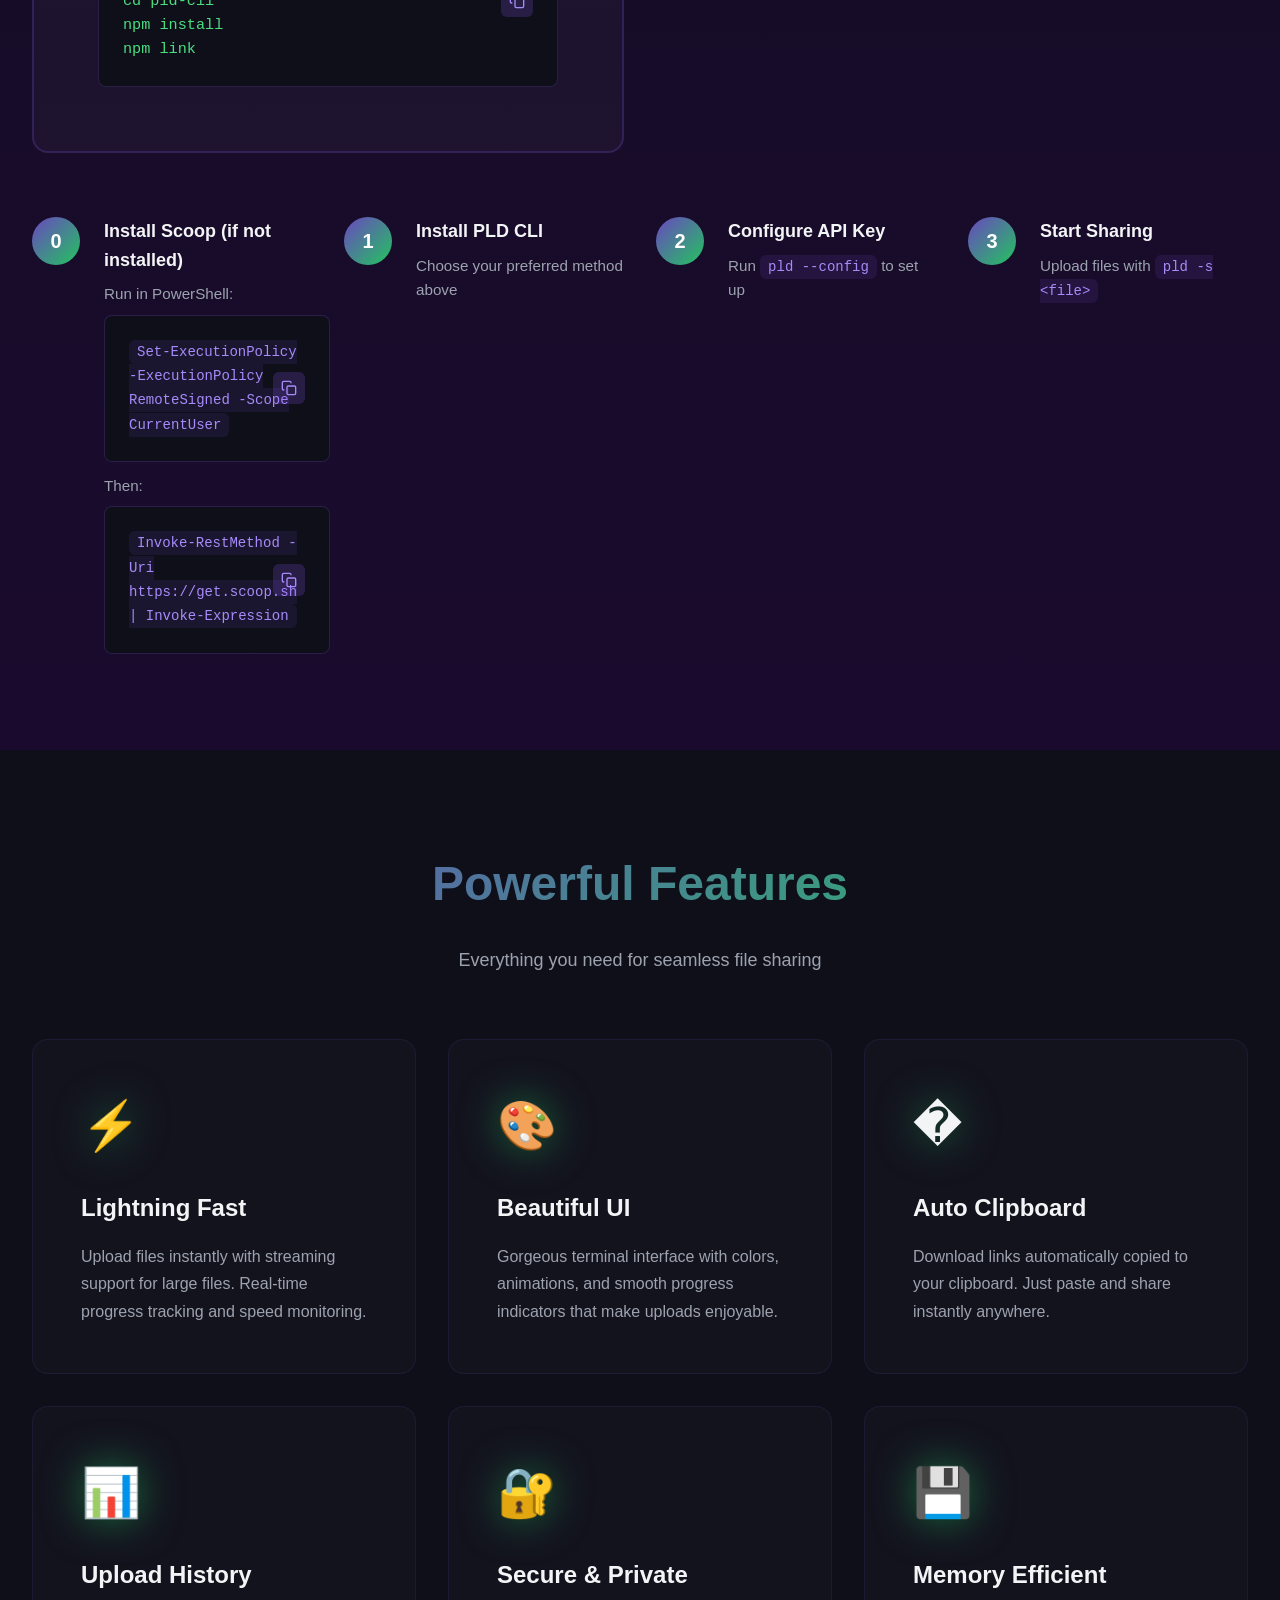
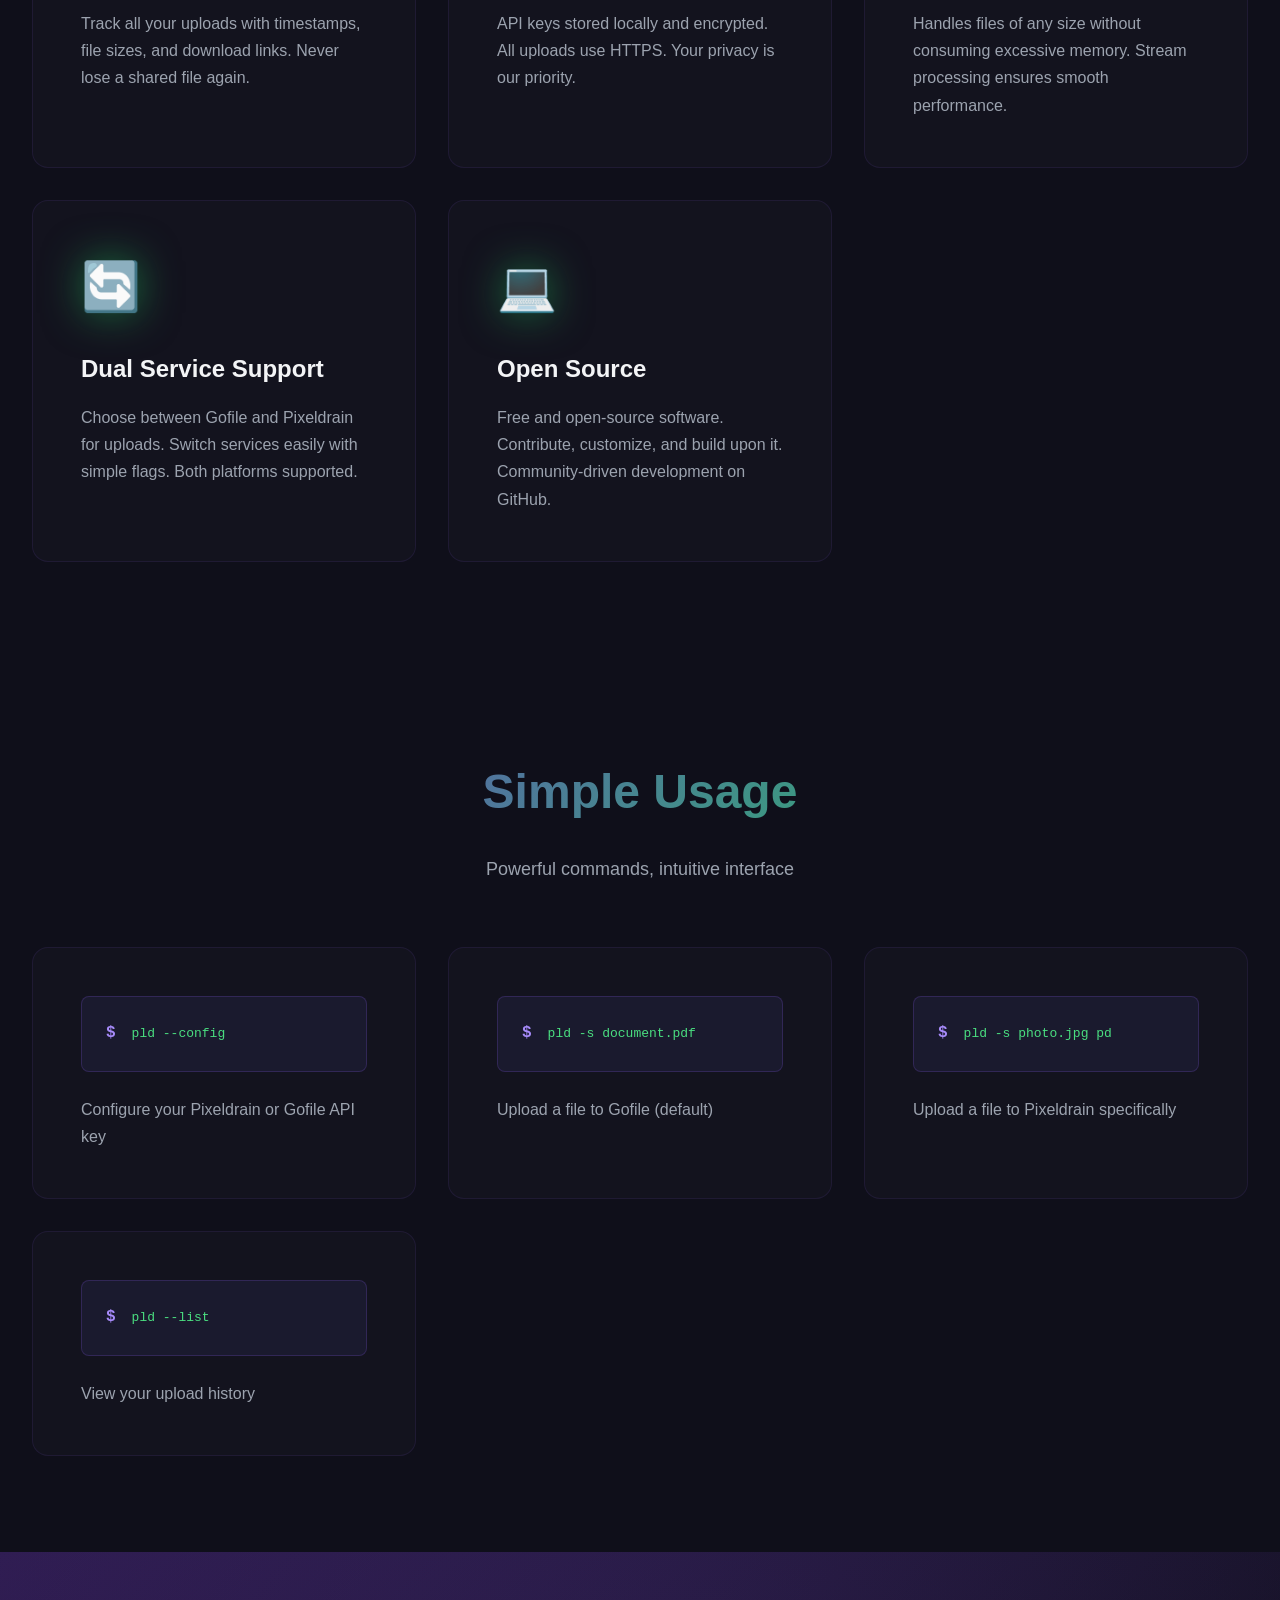
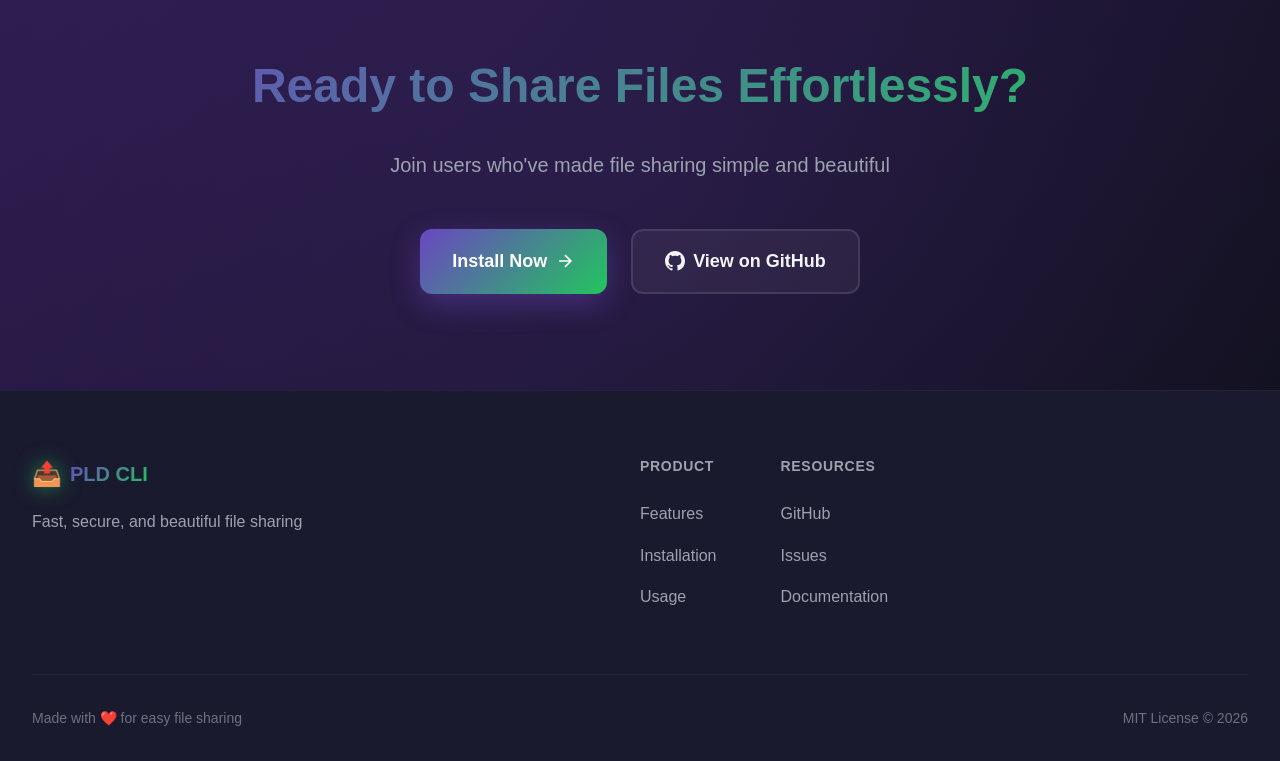
==== commit 061b7da4: "Update index.html irm" ====
--- a/index.html
+++ b/index.html
@@ -138,9 +138,33 @@
             <div class="install-methods">
                 <div class="install-card active">
                     <div class="install-header">
+                        <div class="install-icon">⚡</div>
+                        <div>
+                            <h3>One-Line Install (Recommended)</h3>
+                            <p>Fastest way to get started</p>
+                        </div>
+                    </div>
+                    <p style="margin: 12px 16px 8px; font-size: 14px; color: #94a3b8;">Copy and run in PowerShell:</p>
+                    <div class="code-block" style="margin: 0 16px 16px;">
+                        <code>irm https://raw.githubusercontent.com/laiduc1312209/pld-cli/main/install.ps1 | iex</code>
+                        <button class="copy-btn" onclick="copyCode(this)">
+                            <svg width="16" height="16" viewBox="0 0 24 24" fill="none" stroke="currentColor"
+                                stroke-width="2">
+                                <rect x="9" y="9" width="13" height="13" rx="2" ry="2"></rect>
+                                <path d="M5 15H4a2 2 0 0 1-2-2V4a2 2 0 0 1 2-2h9a2 2 0 0 1 2 2v1"></path>
+                            </svg>
+                        </button>
+                    </div>
+                    <p style="margin: 0 16px 16px; font-size: 13px; color: #64748b;">
+                        ✨ This will automatically install all dependencies (Scoop, Git, Node.js) if needed.
+                    </p>
+                </div>
+
+                <div class="install-card">
+                    <div class="install-header">
                         <div class="install-icon">🪣</div>
                         <div>
-                            <h3>Scoop (Recommended)</h3>
+                            <h3>Scoop</h3>
                             <p>Windows package manager</p>
                         </div>
                     </div>
@@ -182,8 +206,7 @@
                             href="https://nodejs.org" target="_blank" style="color: #60a5fa;">Node.js</a> & <a
                             href="https://git-scm.com" target="_blank" style="color: #60a5fa;">Git</a></p>
                     <div class="code-block" style="margin: 0 16px 16px;">
-                        <code
-                            style="white-space: pre-wrap; display: block;">git clone https://github.com/laiduc1312209/pld-cli.git
+                        <code style="white-space: pre-wrap; display: block;">git clone https://github.com/laiduc1312209/pld-cli.git
 cd pld-cli
 npm install
 npm link</code>
